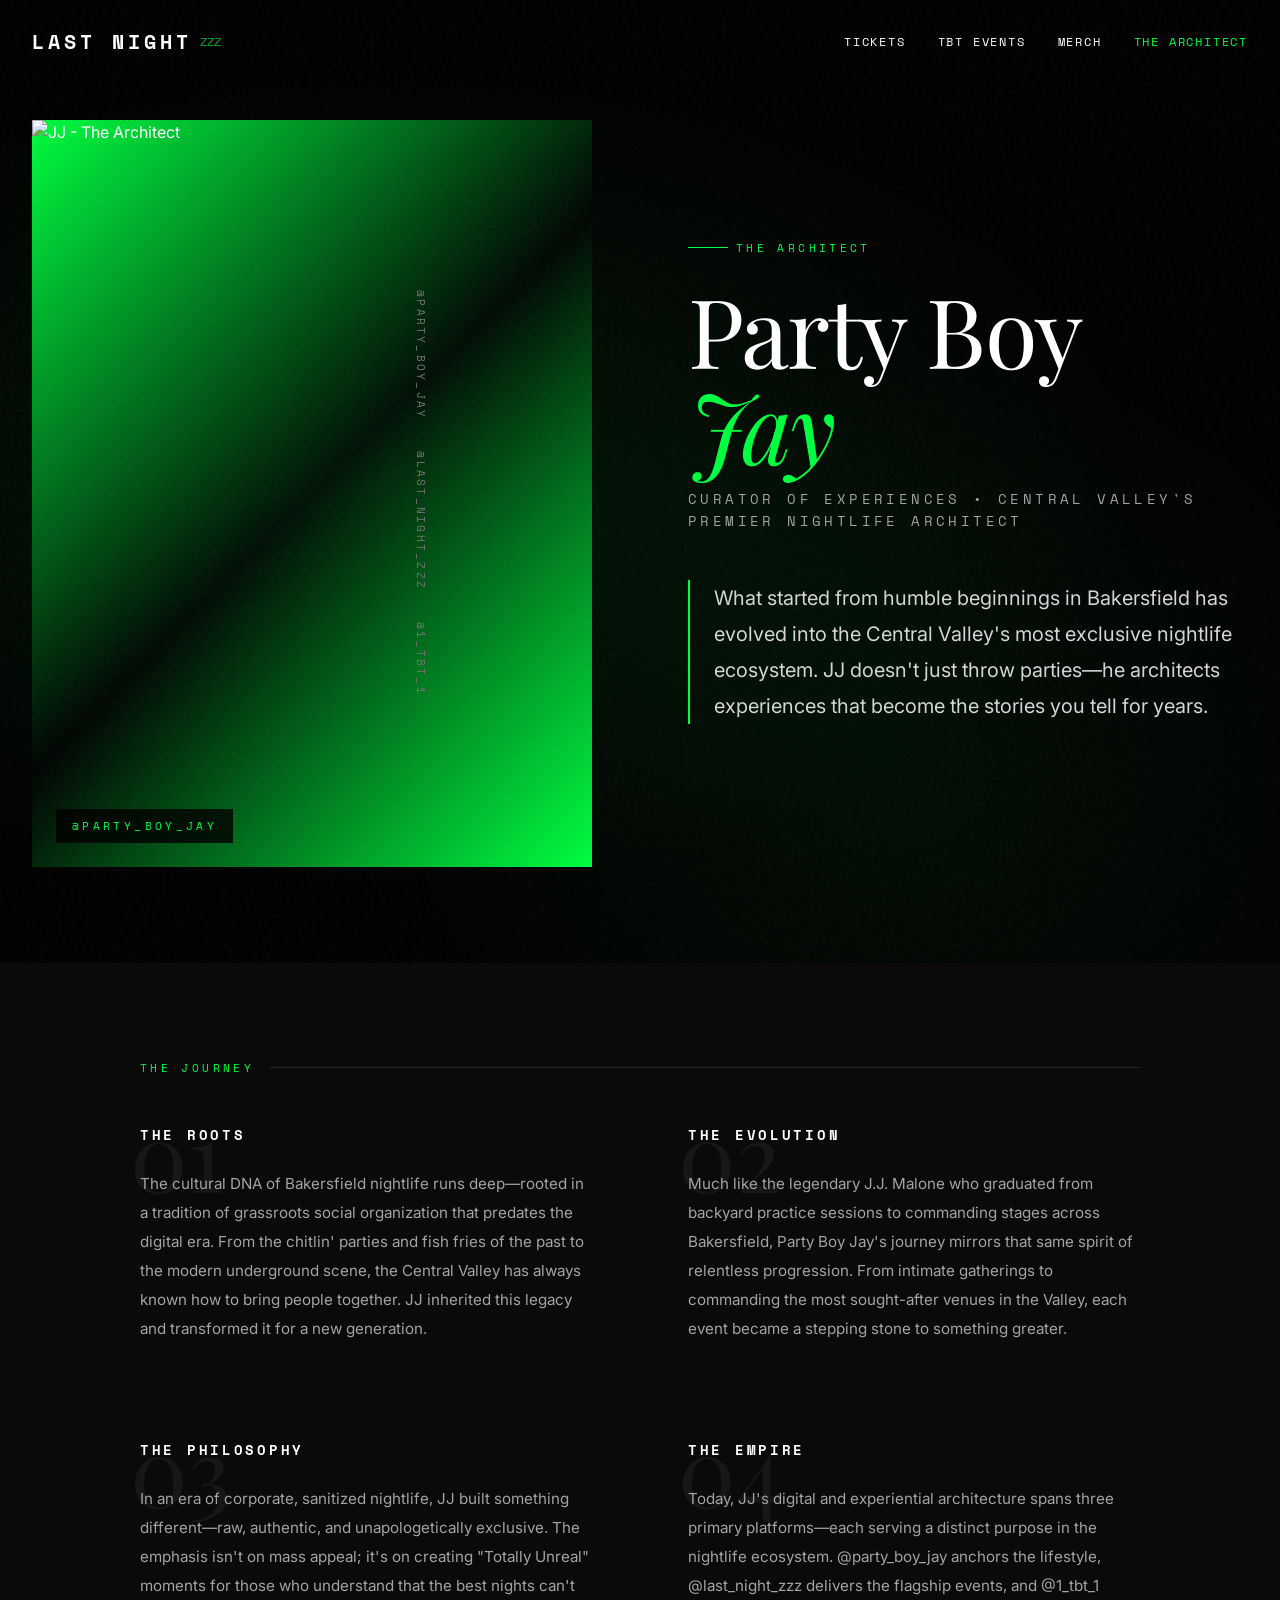
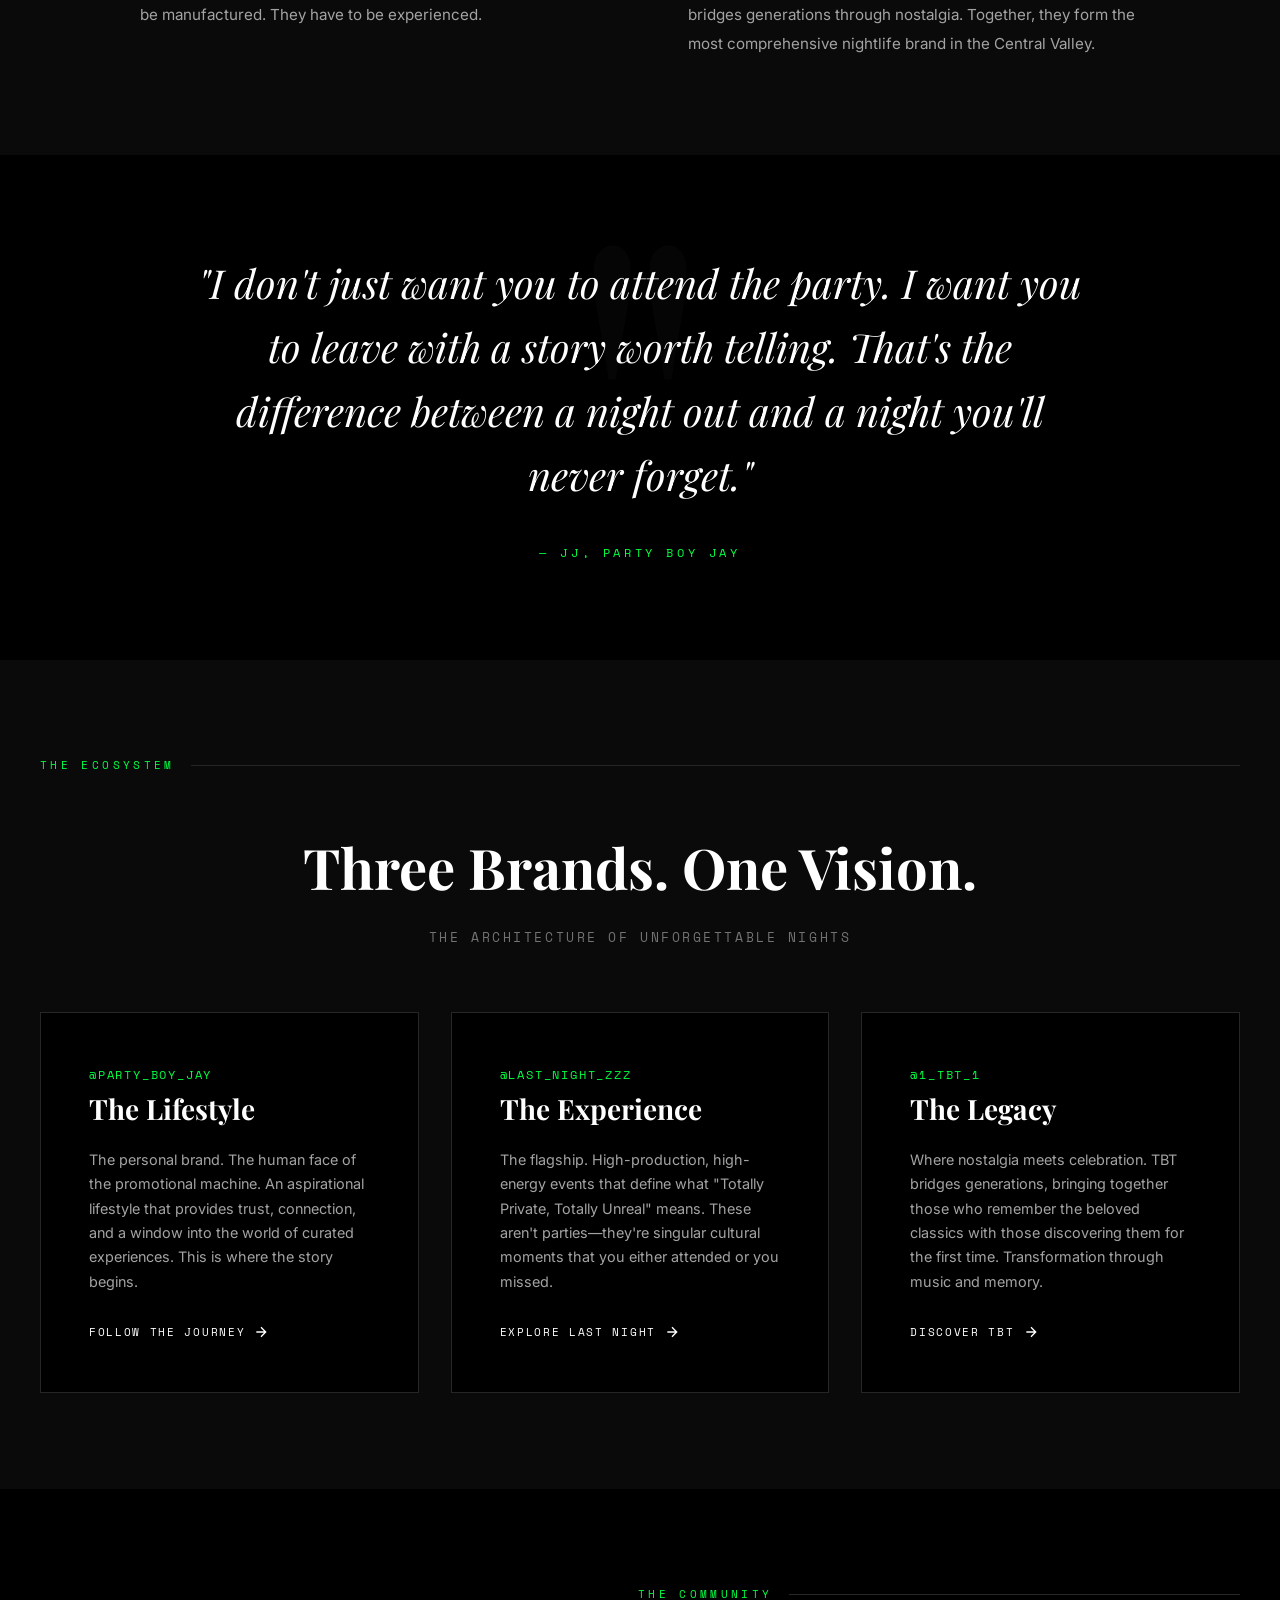
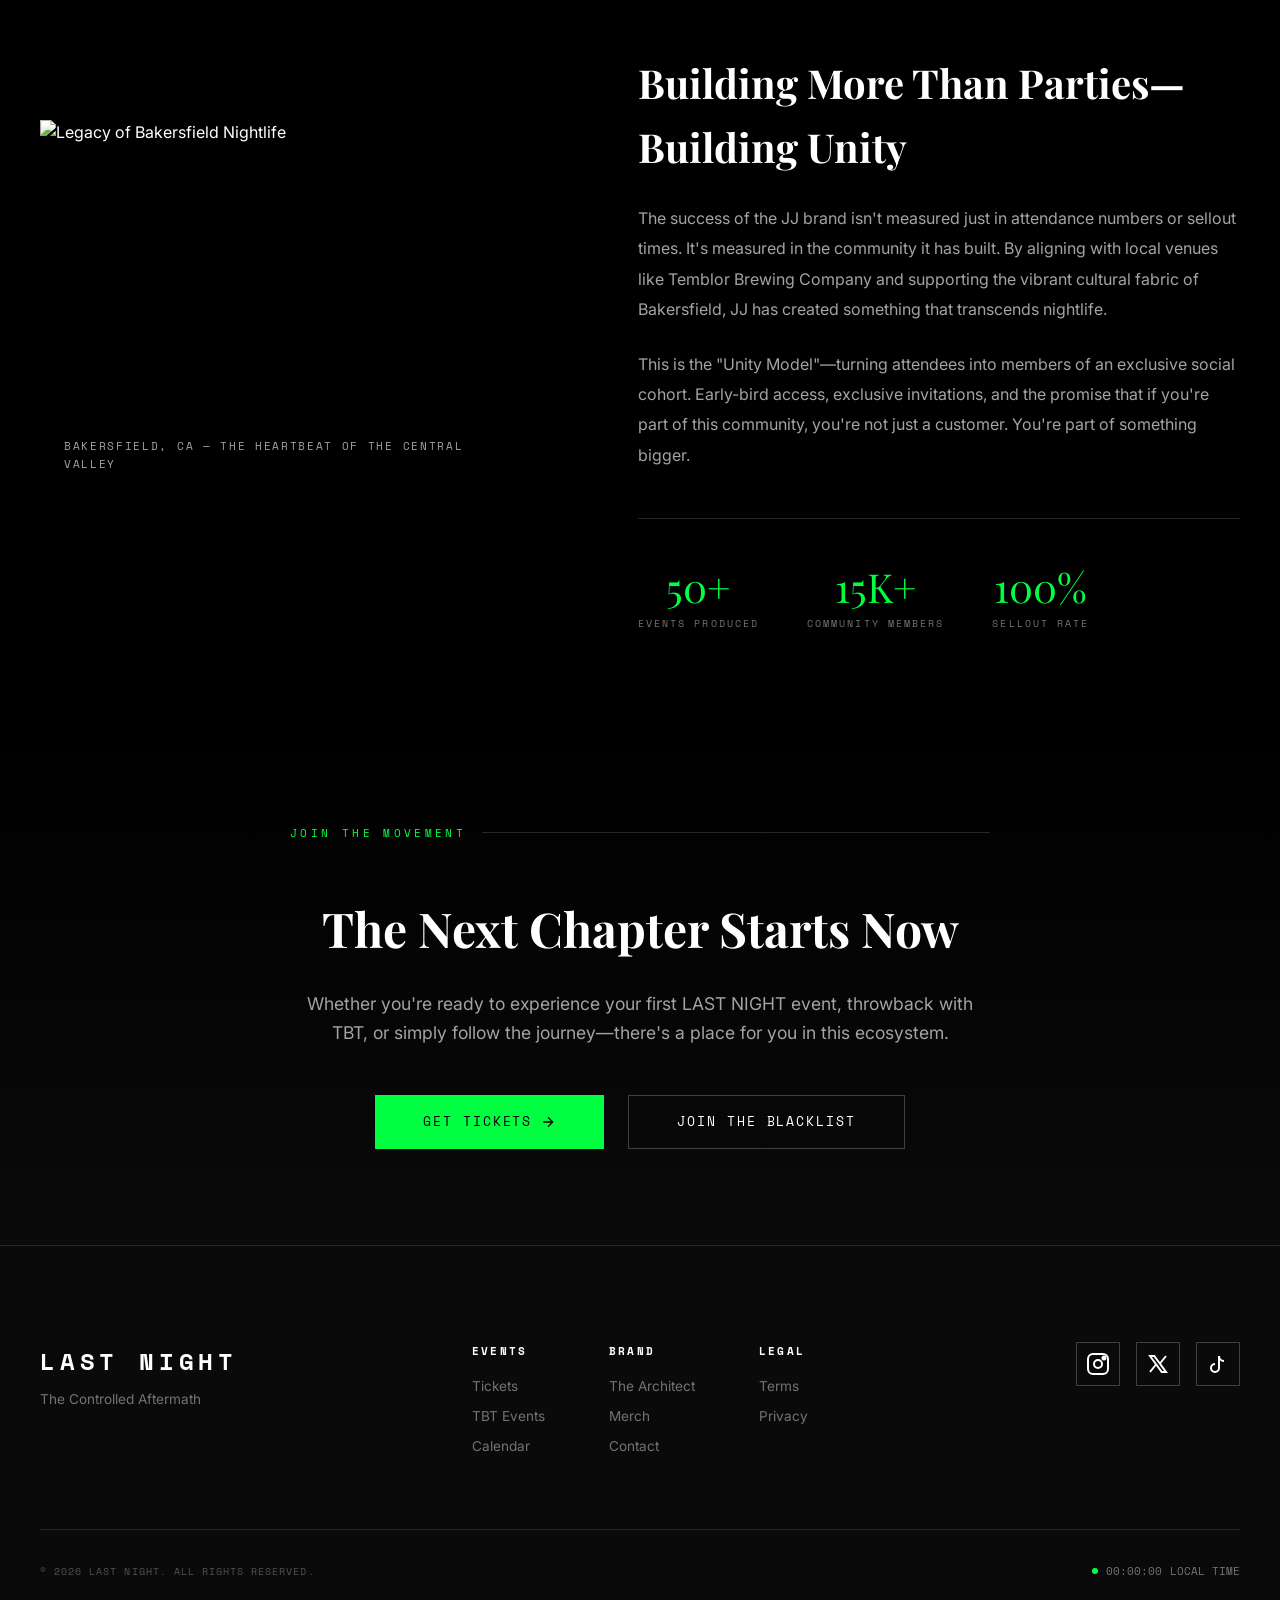
==== jj-bio.html @ 74403d64 "Add ticketing system, merch shop, JJ bio, TBT pages, and admin dashboard" ====
<!DOCTYPE html>
<html lang="en">
<head>
    <meta charset="UTF-8">
    <meta name="viewport" content="width=device-width, initial-scale=1.0">
    <meta name="description" content="JJ - The visionary behind LAST NIGHT. Curator of experiences, architect of unforgettable nights in Bakersfield and the Central Valley.">
    <meta name="theme-color" content="#000000">
    
    <link rel="preconnect" href="https://fonts.googleapis.com">
    <link rel="preconnect" href="https://fonts.gstatic.com" crossorigin>
    <link href="https://fonts.googleapis.com/css2?family=Space+Mono:wght@400;700&family=Inter:wght@300;400;500;600;700&family=Playfair+Display:wght@400;500;600;700&display=swap" rel="stylesheet">
    
    <title>JJ | THE ARCHITECT | LAST NIGHT</title>
    
    <link rel="stylesheet" href="styles.css">
    <link rel="icon" type="image/svg+xml" href="favicon.svg">
    <style>
        /* Bio Page Specific Styles */
        .bio-hero {
            position: relative;
            min-height: 100vh;
            display: flex;
            align-items: center;
            background: var(--black);
            overflow: hidden;
        }

        .bio-hero-bg {
            position: absolute;
            top: 0;
            left: 0;
            width: 100%;
            height: 100%;
            background: radial-gradient(ellipse at 30% 50%, rgba(0, 255, 65, 0.08) 0%, transparent 60%),
                        radial-gradient(ellipse at 70% 80%, rgba(0, 255, 65, 0.05) 0%, transparent 40%);
        }

        .bio-hero-grain {
            position: absolute;
            top: 0;
            left: 0;
            width: 100%;
            height: 100%;
            background-image: url("data:image/svg+xml,%3Csvg viewBox='0 0 256 256' xmlns='http://www.w3.org/2000/svg'%3E%3Cfilter id='noise'%3E%3CfeTurbulence type='fractalNoise' baseFrequency='0.9' numOctaves='4' stitchTiles='stitch'/%3E%3C/filter%3E%3Crect width='100%25' height='100%25' filter='url(%23noise)'/%3E%3C/svg%3E");
            opacity: 0.03;
            pointer-events: none;
        }

        .bio-hero-content {
            position: relative;
            z-index: 1;
            width: 100%;
            max-width: 1400px;
            margin: 0 auto;
            padding: 120px var(--space-xl) var(--space-4xl);
            display: grid;
            grid-template-columns: 1fr 1fr;
            gap: var(--space-4xl);
            align-items: center;
        }

        .bio-image-container {
            position: relative;
        }

        .bio-image-frame {
            position: relative;
            aspect-ratio: 3/4;
            overflow: hidden;
        }

        .bio-image-frame::before {
            content: '';
            position: absolute;
            top: -2px;
            left: -2px;
            right: -2px;
            bottom: -2px;
            background: linear-gradient(135deg, var(--accent), transparent 50%, var(--accent));
            z-index: -1;
        }

        .bio-image {
            width: 100%;
            height: 100%;
            object-fit: cover;
            filter: grayscale(20%) contrast(1.1);
            transition: all 0.6s ease;
        }

        .bio-image:hover {
            filter: grayscale(0%) contrast(1.05);
            transform: scale(1.02);
        }

        .bio-image-label {
            position: absolute;
            bottom: var(--space-lg);
            left: var(--space-lg);
            font-family: var(--font-mono);
            font-size: 0.7rem;
            letter-spacing: 0.3em;
            color: var(--accent);
            background: rgba(0, 0, 0, 0.8);
            padding: var(--space-sm) var(--space-md);
            backdrop-filter: blur(10px);
        }

        .bio-social-strip {
            position: absolute;
            right: calc(-1 * var(--space-xl));
            top: 50%;
            transform: translateY(-50%) rotate(90deg);
            display: flex;
            gap: var(--space-xl);
            font-family: var(--font-mono);
            font-size: 0.7rem;
            letter-spacing: 0.2em;
            transform-origin: center;
        }

        .bio-social-strip a {
            color: var(--gray-500);
            transition: color 0.3s ease;
        }

        .bio-social-strip a:hover {
            color: var(--accent);
        }

        .bio-text-container {
            padding: var(--space-2xl) 0;
        }

        .bio-label {
            display: inline-flex;
            align-items: center;
            gap: var(--space-sm);
            font-family: var(--font-mono);
            font-size: 0.7rem;
            letter-spacing: 0.3em;
            color: var(--accent);
            margin-bottom: var(--space-lg);
        }

        .bio-label::before {
            content: '';
            width: 40px;
            height: 1px;
            background: var(--accent);
        }

        .bio-name {
            font-family: 'Playfair Display', serif;
            font-size: clamp(3rem, 8vw, 6rem);
            font-weight: 400;
            line-height: 1;
            margin-bottom: var(--space-md);
            letter-spacing: -0.02em;
        }

        .bio-name span {
            display: block;
            font-style: italic;
            color: var(--accent);
        }

        .bio-title {
            font-family: var(--font-mono);
            font-size: 0.85rem;
            letter-spacing: 0.25em;
            color: var(--gray-400);
            margin-bottom: var(--space-2xl);
            text-transform: uppercase;
        }

        .bio-intro {
            font-size: 1.25rem;
            line-height: 1.8;
            color: var(--gray-300);
            margin-bottom: var(--space-xl);
            border-left: 2px solid var(--accent);
            padding-left: var(--space-lg);
        }

        /* Story Section */
        .bio-story {
            padding: var(--space-4xl) var(--space-xl);
            background: var(--gray-950);
        }

        .bio-story-container {
            max-width: 1000px;
            margin: 0 auto;
        }

        .bio-section-label {
            display: flex;
            align-items: center;
            gap: var(--space-md);
            font-family: var(--font-mono);
            font-size: 0.7rem;
            letter-spacing: 0.3em;
            color: var(--accent);
            margin-bottom: var(--space-2xl);
        }

        .bio-section-label::after {
            content: '';
            flex: 1;
            height: 1px;
            background: var(--gray-800);
        }

        .bio-story-grid {
            display: grid;
            grid-template-columns: 1fr 1fr;
            gap: var(--space-4xl);
        }

        .bio-story-chapter {
            position: relative;
        }

        .bio-chapter-number {
            font-family: 'Playfair Display', serif;
            font-size: 6rem;
            font-weight: 400;
            color: var(--gray-900);
            line-height: 1;
            position: absolute;
            top: -20px;
            left: -10px;
            z-index: 0;
        }

        .bio-chapter-content {
            position: relative;
            z-index: 1;
        }

        .bio-chapter-title {
            font-family: var(--font-mono);
            font-size: 0.85rem;
            letter-spacing: 0.2em;
            color: var(--white);
            margin-bottom: var(--space-lg);
            text-transform: uppercase;
        }

        .bio-chapter-text {
            color: var(--gray-400);
            line-height: 1.9;
            font-size: 0.95rem;
        }

        /* Quote Section */
        .bio-quote-section {
            padding: var(--space-4xl) var(--space-xl);
            background: var(--black);
            position: relative;
            overflow: hidden;
        }

        .bio-quote-bg {
            position: absolute;
            top: 50%;
            left: 50%;
            transform: translate(-50%, -50%);
            font-family: 'Playfair Display', serif;
            font-size: 40vw;
            color: var(--gray-950);
            opacity: 0.5;
            pointer-events: none;
            line-height: 1;
        }

        .bio-quote-container {
            max-width: 900px;
            margin: 0 auto;
            text-align: center;
            position: relative;
            z-index: 1;
        }

        .bio-quote {
            font-family: 'Playfair Display', serif;
            font-size: clamp(1.5rem, 4vw, 2.5rem);
            font-style: italic;
            line-height: 1.6;
            color: var(--white);
            margin-bottom: var(--space-xl);
        }

        .bio-quote-author {
            font-family: var(--font-mono);
            font-size: 0.75rem;
            letter-spacing: 0.3em;
            color: var(--accent);
        }

        /* Brands Section */
        .bio-brands {
            padding: var(--space-4xl) var(--space-xl);
            background: var(--gray-950);
        }

        .bio-brands-container {
            max-width: 1200px;
            margin: 0 auto;
        }

        .bio-brands-header {
            text-align: center;
            margin-bottom: var(--space-3xl);
        }

        .bio-brands-title {
            font-family: 'Playfair Display', serif;
            font-size: clamp(2rem, 5vw, 3.5rem);
            margin-bottom: var(--space-md);
        }

        .bio-brands-subtitle {
            font-family: var(--font-mono);
            font-size: 0.8rem;
            letter-spacing: 0.2em;
            color: var(--gray-500);
        }

        .bio-brands-grid {
            display: grid;
            grid-template-columns: repeat(3, 1fr);
            gap: var(--space-xl);
        }

        .bio-brand-card {
            background: var(--black);
            border: 1px solid var(--gray-800);
            padding: var(--space-2xl);
            position: relative;
            overflow: hidden;
            transition: all 0.4s ease;
        }

        .bio-brand-card:hover {
            border-color: var(--accent);
            transform: translateY(-4px);
        }

        .bio-brand-card::before {
            content: '';
            position: absolute;
            top: 0;
            left: 0;
            width: 100%;
            height: 3px;
            background: var(--accent);
            transform: scaleX(0);
            transform-origin: left;
            transition: transform 0.4s ease;
        }

        .bio-brand-card:hover::before {
            transform: scaleX(1);
        }

        .bio-brand-handle {
            font-family: var(--font-mono);
            font-size: 0.75rem;
            letter-spacing: 0.15em;
            color: var(--accent);
            margin-bottom: var(--space-md);
        }

        .bio-brand-name {
            font-family: 'Playfair Display', serif;
            font-size: 1.75rem;
            margin-bottom: var(--space-md);
        }

        .bio-brand-desc {
            color: var(--gray-400);
            font-size: 0.9rem;
            line-height: 1.7;
            margin-bottom: var(--space-lg);
        }

        .bio-brand-link {
            display: inline-flex;
            align-items: center;
            gap: var(--space-sm);
            font-family: var(--font-mono);
            font-size: 0.7rem;
            letter-spacing: 0.15em;
            color: var(--white);
            transition: color 0.3s ease;
        }

        .bio-brand-link:hover {
            color: var(--accent);
        }

        .bio-brand-link svg {
            transition: transform 0.3s ease;
        }

        .bio-brand-link:hover svg {
            transform: translateX(4px);
        }

        /* Legacy Section */
        .bio-legacy {
            padding: var(--space-4xl) var(--space-xl);
            background: var(--black);
        }

        .bio-legacy-container {
            max-width: 1200px;
            margin: 0 auto;
            display: grid;
            grid-template-columns: 1fr 1.2fr;
            gap: var(--space-4xl);
            align-items: center;
        }

        .bio-legacy-image {
            position: relative;
        }

        .bio-legacy-img {
            width: 100%;
            aspect-ratio: 4/3;
            object-fit: cover;
            filter: sepia(30%) contrast(1.1);
        }

        .bio-legacy-caption {
            position: absolute;
            bottom: 0;
            left: 0;
            right: 0;
            background: linear-gradient(transparent, rgba(0,0,0,0.9));
            padding: var(--space-xl) var(--space-lg) var(--space-lg);
            font-family: var(--font-mono);
            font-size: 0.7rem;
            letter-spacing: 0.15em;
            color: var(--gray-400);
        }

        .bio-legacy-content h3 {
            font-family: 'Playfair Display', serif;
            font-size: clamp(1.75rem, 4vw, 2.5rem);
            margin-bottom: var(--space-lg);
        }

        .bio-legacy-content p {
            color: var(--gray-400);
            line-height: 1.9;
            margin-bottom: var(--space-lg);
        }

        .bio-legacy-stat {
            display: flex;
            gap: var(--space-2xl);
            margin-top: var(--space-2xl);
            padding-top: var(--space-2xl);
            border-top: 1px solid var(--gray-800);
        }

        .bio-legacy-stat-item {
            text-align: center;
        }

        .bio-legacy-stat-number {
            font-family: 'Playfair Display', serif;
            font-size: 2.5rem;
            color: var(--accent);
            line-height: 1;
            margin-bottom: var(--space-sm);
        }

        .bio-legacy-stat-label {
            font-family: var(--font-mono);
            font-size: 0.65rem;
            letter-spacing: 0.2em;
            color: var(--gray-500);
            text-transform: uppercase;
        }

        /* CTA Section */
        .bio-cta {
            padding: var(--space-4xl) var(--space-xl);
            background: linear-gradient(to bottom, var(--black), var(--gray-950));
            text-align: center;
        }

        .bio-cta-container {
            max-width: 700px;
            margin: 0 auto;
        }

        .bio-cta h3 {
            font-family: 'Playfair Display', serif;
            font-size: clamp(2rem, 5vw, 3rem);
            margin-bottom: var(--space-lg);
        }

        .bio-cta p {
            color: var(--gray-400);
            margin-bottom: var(--space-2xl);
            font-size: 1.1rem;
        }

        .bio-cta-buttons {
            display: flex;
            justify-content: center;
            gap: var(--space-lg);
            flex-wrap: wrap;
        }

        .bio-cta-btn {
            display: inline-flex;
            align-items: center;
            gap: var(--space-sm);
            padding: var(--space-md) var(--space-2xl);
            font-family: var(--font-mono);
            font-size: 0.8rem;
            letter-spacing: 0.15em;
            text-transform: uppercase;
            transition: all 0.3s ease;
        }

        .bio-cta-btn-primary {
            background: var(--accent);
            color: var(--black);
        }

        .bio-cta-btn-primary:hover {
            background: var(--white);
            transform: translateY(-2px);
        }

        .bio-cta-btn-secondary {
            background: transparent;
            color: var(--white);
            border: 1px solid var(--gray-700);
        }

        .bio-cta-btn-secondary:hover {
            border-color: var(--accent);
            color: var(--accent);
        }

        /* Responsive */
        @media (max-width: 1024px) {
            .bio-hero-content {
                grid-template-columns: 1fr;
                gap: var(--space-2xl);
                padding-top: 150px;
            }

            .bio-image-container {
                max-width: 500px;
                margin: 0 auto;
            }

            .bio-social-strip {
                display: none;
            }

            .bio-story-grid {
                grid-template-columns: 1fr;
            }

            .bio-brands-grid {
                grid-template-columns: 1fr;
            }

            .bio-legacy-container {
                grid-template-columns: 1fr;
            }
        }

        @media (max-width: 768px) {
            .bio-name {
                font-size: 3rem;
            }

            .bio-legacy-stat {
                flex-wrap: wrap;
                justify-content: center;
            }
        }
    </style>
</head>
<body>
    <!-- Loader -->
    <div class="loader" id="loader">
        <div class="loader-content">
            <span class="loader-text">LAST NIGHT</span>
            <div class="loader-bar"></div>
        </div>
    </div>

    <!-- Navigation -->
    <nav class="nav" id="nav">
        <div class="nav-container">
            <a href="index.html" class="nav-logo">
                <span class="logo-text">LAST NIGHT</span>
                <span class="logo-zzz">ZZZ</span>
            </a>
            <div class="nav-links">
                <a href="index.html#tickets" class="nav-link">TICKETS</a>
                <a href="tbt.html" class="nav-link">TBT EVENTS</a>
                <a href="index.html#merch-shop" class="nav-link">MERCH</a>
                <a href="jj-bio.html" class="nav-link nav-link-accent">THE ARCHITECT</a>
            </div>
            <button class="nav-menu-btn" id="nav-menu-btn" aria-label="Menu">
                <span></span>
                <span></span>
            </button>
        </div>
    </nav>

    <!-- Mobile Menu -->
    <div class="mobile-menu" id="mobile-menu">
        <div class="mobile-menu-content">
            <a href="index.html#tickets" class="mobile-link">TICKETS</a>
            <a href="tbt.html" class="mobile-link">TBT EVENTS</a>
            <a href="index.html#merch-shop" class="mobile-link">MERCH</a>
            <a href="jj-bio.html" class="mobile-link">THE ARCHITECT</a>
        </div>
    </div>

    <!-- Bio Hero -->
    <section class="bio-hero">
        <div class="bio-hero-bg"></div>
        <div class="bio-hero-grain"></div>
        
        <div class="bio-hero-content">
            <div class="bio-image-container">
                <div class="bio-image-frame">
                    <img src="https://scontent-lax3-2.cdninstagram.com/v/t51.2885-15/587807426_2681014618918950_5352559709707314246_n.jpg?stp=dst-jpg_e35_p1080x1080&_nc_ht=scontent-lax3-2.cdninstagram.com" alt="JJ - The Architect" class="bio-image">
                    <span class="bio-image-label">@PARTY_BOY_JAY</span>
                </div>
                <div class="bio-social-strip">
                    <a href="#">@PARTY_BOY_JAY</a>
                    <a href="#">@LAST_NIGHT_ZZZ</a>
                    <a href="#">@1_TBT_1</a>
                </div>
            </div>

            <div class="bio-text-container">
                <div class="bio-label">THE ARCHITECT</div>
                <h1 class="bio-name">
                    Party Boy
                    <span>Jay</span>
                </h1>
                <p class="bio-title">Curator of Experiences • Central Valley's Premier Nightlife Architect</p>
                
                <p class="bio-intro">
                    What started from humble beginnings in Bakersfield has evolved into the Central Valley's most 
                    exclusive nightlife ecosystem. JJ doesn't just throw parties—he architects experiences that 
                    become the stories you tell for years.
                </p>
            </div>
        </div>
    </section>

    <!-- Story Section -->
    <section class="bio-story">
        <div class="bio-story-container">
            <div class="bio-section-label">THE JOURNEY</div>
            
            <div class="bio-story-grid">
                <div class="bio-story-chapter">
                    <span class="bio-chapter-number">01</span>
                    <div class="bio-chapter-content">
                        <h3 class="bio-chapter-title">The Roots</h3>
                        <p class="bio-chapter-text">
                            The cultural DNA of Bakersfield nightlife runs deep—rooted in a tradition of grassroots 
                            social organization that predates the digital era. From the chitlin' parties and fish fries 
                            of the past to the modern underground scene, the Central Valley has always known how to 
                            bring people together. JJ inherited this legacy and transformed it for a new generation.
                        </p>
                    </div>
                </div>

                <div class="bio-story-chapter">
                    <span class="bio-chapter-number">02</span>
                    <div class="bio-chapter-content">
                        <h3 class="bio-chapter-title">The Evolution</h3>
                        <p class="bio-chapter-text">
                            Much like the legendary J.J. Malone who graduated from backyard practice sessions to 
                            commanding stages across Bakersfield, Party Boy Jay's journey mirrors that same spirit 
                            of relentless progression. From intimate gatherings to commanding the most sought-after 
                            venues in the Valley, each event became a stepping stone to something greater.
                        </p>
                    </div>
                </div>

                <div class="bio-story-chapter">
                    <span class="bio-chapter-number">03</span>
                    <div class="bio-chapter-content">
                        <h3 class="bio-chapter-title">The Philosophy</h3>
                        <p class="bio-chapter-text">
                            In an era of corporate, sanitized nightlife, JJ built something different—raw, authentic, 
                            and unapologetically exclusive. The emphasis isn't on mass appeal; it's on creating 
                            "Totally Unreal" moments for those who understand that the best nights can't be 
                            manufactured. They have to be experienced.
                        </p>
                    </div>
                </div>

                <div class="bio-story-chapter">
                    <span class="bio-chapter-number">04</span>
                    <div class="bio-chapter-content">
                        <h3 class="bio-chapter-title">The Empire</h3>
                        <p class="bio-chapter-text">
                            Today, JJ's digital and experiential architecture spans three primary platforms—each 
                            serving a distinct purpose in the nightlife ecosystem. @party_boy_jay anchors the 
                            lifestyle, @last_night_zzz delivers the flagship events, and @1_tbt_1 bridges 
                            generations through nostalgia. Together, they form the most comprehensive nightlife 
                            brand in the Central Valley.
                        </p>
                    </div>
                </div>
            </div>
        </div>
    </section>

    <!-- Quote Section -->
    <section class="bio-quote-section">
        <div class="bio-quote-bg">"</div>
        <div class="bio-quote-container">
            <p class="bio-quote">
                "I don't just want you to attend the party. I want you to leave with a story worth telling. 
                That's the difference between a night out and a night you'll never forget."
            </p>
            <span class="bio-quote-author">— JJ, PARTY BOY JAY</span>
        </div>
    </section>

    <!-- Brands Section -->
    <section class="bio-brands">
        <div class="bio-brands-container">
            <div class="bio-brands-header">
                <div class="bio-section-label" style="justify-content: center;">THE ECOSYSTEM</div>
                <h2 class="bio-brands-title">Three Brands. One Vision.</h2>
                <p class="bio-brands-subtitle">THE ARCHITECTURE OF UNFORGETTABLE NIGHTS</p>
            </div>

            <div class="bio-brands-grid">
                <div class="bio-brand-card">
                    <span class="bio-brand-handle">@PARTY_BOY_JAY</span>
                    <h3 class="bio-brand-name">The Lifestyle</h3>
                    <p class="bio-brand-desc">
                        The personal brand. The human face of the promotional machine. An aspirational lifestyle 
                        that provides trust, connection, and a window into the world of curated experiences. 
                        This is where the story begins.
                    </p>
                    <a href="#" class="bio-brand-link">
                        FOLLOW THE JOURNEY
                        <svg width="16" height="16" viewBox="0 0 24 24" fill="none" stroke="currentColor" stroke-width="2">
                            <path d="M5 12h14M12 5l7 7-7 7"/>
                        </svg>
                    </a>
                </div>

                <div class="bio-brand-card">
                    <span class="bio-brand-handle">@LAST_NIGHT_ZZZ</span>
                    <h3 class="bio-brand-name">The Experience</h3>
                    <p class="bio-brand-desc">
                        The flagship. High-production, high-energy events that define what "Totally Private, 
                        Totally Unreal" means. These aren't parties—they're singular cultural moments that 
                        you either attended or you missed.
                    </p>
                    <a href="index.html" class="bio-brand-link">
                        EXPLORE LAST NIGHT
                        <svg width="16" height="16" viewBox="0 0 24 24" fill="none" stroke="currentColor" stroke-width="2">
                            <path d="M5 12h14M12 5l7 7-7 7"/>
                        </svg>
                    </a>
                </div>

                <div class="bio-brand-card">
                    <span class="bio-brand-handle">@1_TBT_1</span>
                    <h3 class="bio-brand-name">The Legacy</h3>
                    <p class="bio-brand-desc">
                        Where nostalgia meets celebration. TBT bridges generations, bringing together those 
                        who remember the beloved classics with those discovering them for the first time. 
                        Transformation through music and memory.
                    </p>
                    <a href="tbt.html" class="bio-brand-link">
                        DISCOVER TBT
                        <svg width="16" height="16" viewBox="0 0 24 24" fill="none" stroke="currentColor" stroke-width="2">
                            <path d="M5 12h14M12 5l7 7-7 7"/>
                        </svg>
                    </a>
                </div>
            </div>
        </div>
    </section>

    <!-- Legacy Section -->
    <section class="bio-legacy">
        <div class="bio-legacy-container">
            <div class="bio-legacy-image">
                <img src="https://scontent-lax3-1.cdninstagram.com/v/t51.2885-15/631475678_778235714747662_1139167440278001592_n.jpg?stp=dst-jpg_e35_p1080x1080&_nc_ht=scontent-lax3-1.cdninstagram.com" alt="Legacy of Bakersfield Nightlife" class="bio-legacy-img">
                <div class="bio-legacy-caption">
                    BAKERSFIELD, CA — THE HEARTBEAT OF THE CENTRAL VALLEY
                </div>
            </div>

            <div class="bio-legacy-content">
                <div class="bio-section-label">THE COMMUNITY</div>
                <h3>Building More Than Parties—Building Unity</h3>
                <p>
                    The success of the JJ brand isn't measured just in attendance numbers or sellout times. 
                    It's measured in the community it has built. By aligning with local venues like Temblor 
                    Brewing Company and supporting the vibrant cultural fabric of Bakersfield, JJ has created 
                    something that transcends nightlife.
                </p>
                <p>
                    This is the "Unity Model"—turning attendees into members of an exclusive social cohort. 
                    Early-bird access, exclusive invitations, and the promise that if you're part of this 
                    community, you're not just a customer. You're part of something bigger.
                </p>

                <div class="bio-legacy-stat">
                    <div class="bio-legacy-stat-item">
                        <div class="bio-legacy-stat-number">50+</div>
                        <div class="bio-legacy-stat-label">Events Produced</div>
                    </div>
                    <div class="bio-legacy-stat-item">
                        <div class="bio-legacy-stat-number">15K+</div>
                        <div class="bio-legacy-stat-label">Community Members</div>
                    </div>
                    <div class="bio-legacy-stat-item">
                        <div class="bio-legacy-stat-number">100%</div>
                        <div class="bio-legacy-stat-label">Sellout Rate</div>
                    </div>
                </div>
            </div>
        </div>
    </section>

    <!-- CTA Section -->
    <section class="bio-cta">
        <div class="bio-cta-container">
            <div class="bio-section-label" style="justify-content: center;">JOIN THE MOVEMENT</div>
            <h3>The Next Chapter Starts Now</h3>
            <p>
                Whether you're ready to experience your first LAST NIGHT event, throwback with TBT, 
                or simply follow the journey—there's a place for you in this ecosystem.
            </p>
            <div class="bio-cta-buttons">
                <a href="index.html#tickets" class="bio-cta-btn bio-cta-btn-primary">
                    GET TICKETS
                    <svg width="16" height="16" viewBox="0 0 24 24" fill="none" stroke="currentColor" stroke-width="2">
                        <path d="M5 12h14M12 5l7 7-7 7"/>
                    </svg>
                </a>
                <a href="index.html#blacklist" class="bio-cta-btn bio-cta-btn-secondary">
                    JOIN THE BLACKLIST
                </a>
            </div>
        </div>
    </section>

    <!-- Footer -->
    <footer class="footer">
        <div class="footer-container">
            <div class="footer-top">
                <div class="footer-brand">
                    <span class="footer-logo">LAST NIGHT</span>
                    <p class="footer-tagline">The Controlled Aftermath</p>
                </div>
                <div class="footer-links">
                    <div class="footer-column">
                        <h4>EVENTS</h4>
                        <a href="index.html#tickets">Tickets</a>
                        <a href="tbt.html">TBT Events</a>
                        <a href="#">Calendar</a>
                    </div>
                    <div class="footer-column">
                        <h4>BRAND</h4>
                        <a href="jj-bio.html">The Architect</a>
                        <a href="index.html#merch-shop">Merch</a>
                        <a href="#">Contact</a>
                    </div>
                    <div class="footer-column">
                        <h4>LEGAL</h4>
                        <a href="#">Terms</a>
                        <a href="#">Privacy</a>
                    </div>
                </div>
                <div class="footer-social">
                    <a href="#" class="social-link" aria-label="Instagram">
                        <svg width="24" height="24" viewBox="0 0 24 24" fill="none" stroke="currentColor" stroke-width="2">
                            <rect x="2" y="2" width="20" height="20" rx="5"/>
                            <circle cx="12" cy="12" r="4"/>
                            <circle cx="18" cy="6" r="1.5" fill="currentColor"/>
                        </svg>
                    </a>
                    <a href="#" class="social-link" aria-label="Twitter">
                        <svg width="24" height="24" viewBox="0 0 24 24" fill="none" stroke="currentColor" stroke-width="2">
                            <path d="M4 4l11.733 16h4.267l-11.733-16zM4 20l6.4-8M20 4l-6.4 8"/>
                        </svg>
                    </a>
                    <a href="#" class="social-link" aria-label="TikTok">
                        <svg width="24" height="24" viewBox="0 0 24 24" fill="none" stroke="currentColor" stroke-width="2">
                            <path d="M9 12a4 4 0 1 0 4 4V4a5 5 0 0 0 5 5"/>
                        </svg>
                    </a>
                </div>
            </div>
            <div class="footer-bottom">
                <p class="footer-copyright">© 2026 LAST NIGHT. ALL RIGHTS RESERVED.</p>
                <p class="footer-time">
                    <span class="time-dot"></span>
                    <span id="current-time">00:00:00</span> LOCAL TIME
                </p>
            </div>
        </div>
    </footer>

    <script src="script.js"></script>
</body>
</html>
---- styles.css ----
/* ==========================================================================
   LAST NIGHT - THE CONTROLLED AFTERMATH
   Premium Streetwear Landing Page
   ========================================================================== */

/* CSS Variables */
:root {
    /* Core Colors */
    --black: #000000;
    --white: #FFFFFF;
    --accent: #00FF41; /* Matrix Green */
    --accent-dim: rgba(0, 255, 65, 0.1);
    --accent-glow: rgba(0, 255, 65, 0.3);
    
    /* Grays */
    --gray-100: #F5F5F5;
    --gray-200: #E5E5E5;
    --gray-300: #D4D4D4;
    --gray-400: #A3A3A3;
    --gray-500: #737373;
    --gray-600: #525252;
    --gray-700: #404040;
    --gray-800: #262626;
    --gray-900: #171717;
    --gray-950: #0A0A0A;
    
    /* Status Colors */
    --success: #00FF41;
    --warning: #FFB800;
    --danger: #FF3B30;
    
    /* Typography */
    --font-mono: 'Space Mono', monospace;
    --font-sans: 'Inter', -apple-system, BlinkMacSystemFont, sans-serif;
    
    /* Spacing */
    --space-xs: 0.25rem;
    --space-sm: 0.5rem;
    --space-md: 1rem;
    --space-lg: 1.5rem;
    --space-xl: 2rem;
    --space-2xl: 3rem;
    --space-3xl: 4rem;
    --space-4xl: 6rem;
    
    /* Animation */
    --ease-out: cubic-bezier(0.16, 1, 0.3, 1);
    --ease-in-out: cubic-bezier(0.65, 0, 0.35, 1);
    
    /* Z-index */
    --z-base: 1;
    --z-dropdown: 100;
    --z-sticky: 200;
    --z-modal: 300;
    --z-toast: 400;
    --z-loader: 500;
    --z-cursor: 600;
}

/* ==========================================================================
   Reset & Base
   ========================================================================== */

*, *::before, *::after {
    margin: 0;
    padding: 0;
    box-sizing: border-box;
}

html {
    font-size: 16px;
    scroll-behavior: smooth;
    -webkit-font-smoothing: antialiased;
    -moz-osx-font-smoothing: grayscale;
}

body {
    font-family: var(--font-sans);
    background-color: var(--black);
    color: var(--white);
    line-height: 1.6;
    overflow-x: hidden;
}

body.no-scroll {
    overflow: hidden;
}

a {
    color: inherit;
    text-decoration: none;
}

button {
    font-family: inherit;
    cursor: pointer;
    border: none;
    background: none;
}

img {
    max-width: 100%;
    height: auto;
    display: block;
}

input {
    font-family: inherit;
    border: none;
    outline: none;
    background: none;
}

/* Selection */
::selection {
    background: var(--accent);
    color: var(--black);
}

/* Scrollbar */
::-webkit-scrollbar {
    width: 8px;
}

::-webkit-scrollbar-track {
    background: var(--gray-950);
}

::-webkit-scrollbar-thumb {
    background: var(--gray-700);
    border-radius: 4px;
}

::-webkit-scrollbar-thumb:hover {
    background: var(--gray-600);
}

/* ==========================================================================
   Loader
   ========================================================================== */

.loader {
    position: fixed;
    top: 0;
    left: 0;
    width: 100%;
    height: 100%;
    background: var(--black);
    display: flex;
    align-items: center;
    justify-content: center;
    z-index: var(--z-loader);
    transition: opacity 0.5s ease, visibility 0.5s ease;
}

.loader.hidden {
    opacity: 0;
    visibility: hidden;
}

.loader-content {
    text-align: center;
}

.loader-text {
    font-family: var(--font-mono);
    font-size: 1.5rem;
    font-weight: 700;
    letter-spacing: 0.3em;
    display: block;
    margin-bottom: var(--space-lg);
    animation: pulse 1.5s ease-in-out infinite;
}

.loader-bar {
    width: 200px;
    height: 2px;
    background: var(--gray-800);
    position: relative;
    overflow: hidden;
}

.loader-bar::after {
    content: '';
    position: absolute;
    left: 0;
    top: 0;
    height: 100%;
    width: 40%;
    background: var(--accent);
    animation: loading 1s ease-in-out infinite;
}

@keyframes loading {
    0% { left: -40%; }
    100% { left: 100%; }
}

@keyframes pulse {
    0%, 100% { opacity: 1; }
    50% { opacity: 0.5; }
}

/* ==========================================================================
   Custom Cursor
   ========================================================================== */

.cursor, .cursor-follower {
    display: none;
}

@media (hover: hover) and (pointer: fine) {
    .cursor {
        display: block;
        position: fixed;
        width: 8px;
        height: 8px;
        background: var(--accent);
        border-radius: 50%;
        pointer-events: none;
        z-index: var(--z-cursor);
        mix-blend-mode: difference;
        transition: transform 0.1s ease;
    }
    
    .cursor-follower {
        display: block;
        position: fixed;
        width: 40px;
        height: 40px;
        border: 1px solid var(--accent);
        border-radius: 50%;
        pointer-events: none;
        z-index: var(--z-cursor);
        opacity: 0.5;
        transition: transform 0.3s ease, width 0.3s ease, height 0.3s ease, opacity 0.3s ease;
    }
    
    .cursor.hover {
        transform: scale(2);
    }
    
    .cursor-follower.hover {
        width: 60px;
        height: 60px;
        opacity: 0.3;
    }
}

/* ==========================================================================
   Navigation
   ========================================================================== */

.nav {
    position: fixed;
    top: 0;
    left: 0;
    width: 100%;
    padding: var(--space-lg) var(--space-xl);
    z-index: var(--z-sticky);
    transition: all 0.4s var(--ease-out);
}

.nav.scrolled {
    background: rgba(0, 0, 0, 0.9);
    backdrop-filter: blur(20px);
    -webkit-backdrop-filter: blur(20px);
    padding: var(--space-md) var(--space-xl);
}

.nav-container {
    max-width: 1400px;
    margin: 0 auto;
    display: flex;
    align-items: center;
    justify-content: space-between;
}

.nav-logo {
    display: flex;
    align-items: center;
    gap: var(--space-sm);
}

.logo-text {
    font-family: var(--font-mono);
    font-size: 1.25rem;
    font-weight: 700;
    letter-spacing: 0.2em;
}

.logo-zzz {
    font-family: var(--font-mono);
    font-size: 0.75rem;
    color: var(--accent);
    opacity: 0.7;
    animation: blink 2s ease-in-out infinite;
}

@keyframes blink {
    0%, 100% { opacity: 0.7; }
    50% { opacity: 0.3; }
}

.nav-links {
    display: flex;
    align-items: center;
    gap: var(--space-xl);
}

.nav-link {
    font-family: var(--font-mono);
    font-size: 0.75rem;
    letter-spacing: 0.15em;
    position: relative;
    padding: var(--space-sm) 0;
    transition: color 0.3s ease;
}

.nav-link::after {
    content: '';
    position: absolute;
    bottom: 0;
    left: 0;
    width: 0;
    height: 1px;
    background: var(--white);
    transition: width 0.3s var(--ease-out);
}

.nav-link:hover::after {
    width: 100%;
}

.nav-link-accent {
    color: var(--accent);
}

.nav-link-accent::after {
    background: var(--accent);
}

.nav-menu-btn {
    display: none;
    width: 32px;
    height: 24px;
    flex-direction: column;
    justify-content: space-between;
    padding: 4px 0;
}

.nav-menu-btn span {
    display: block;
    width: 100%;
    height: 2px;
    background: var(--white);
    transition: all 0.3s ease;
}

.nav-menu-btn.active span:first-child {
    transform: rotate(45deg) translate(6px, 6px);
}

.nav-menu-btn.active span:last-child {
    transform: rotate(-45deg) translate(6px, -6px);
}

/* Mobile Menu */
.mobile-menu {
    position: fixed;
    top: 0;
    left: 0;
    width: 100%;
    height: 100%;
    background: var(--black);
    z-index: var(--z-modal);
    display: flex;
    align-items: center;
    justify-content: center;
    opacity: 0;
    visibility: hidden;
    transition: all 0.4s var(--ease-out);
}

.mobile-menu.active {
    opacity: 1;
    visibility: visible;
}

.mobile-menu-content {
    display: flex;
    flex-direction: column;
    align-items: center;
    gap: var(--space-xl);
}

.mobile-link {
    font-family: var(--font-mono);
    font-size: 1.5rem;
    letter-spacing: 0.2em;
    transform: translateY(20px);
    opacity: 0;
    transition: all 0.4s var(--ease-out);
}

.mobile-menu.active .mobile-link {
    transform: translateY(0);
    opacity: 1;
}

.mobile-menu.active .mobile-link:nth-child(1) { transition-delay: 0.1s; }
.mobile-menu.active .mobile-link:nth-child(2) { transition-delay: 0.2s; }
.mobile-menu.active .mobile-link:nth-child(3) { transition-delay: 0.3s; }

@media (max-width: 768px) {
    .nav-links {
        display: none;
    }
    
    .nav-menu-btn {
        display: flex;
    }
}

/* ==========================================================================
   Hero Section
   ========================================================================== */

.hero {
    position: relative;
    min-height: 100vh;
    display: flex;
    align-items: center;
    justify-content: center;
    overflow: hidden;
}

.hero-video-container {
    position: absolute;
    top: 0;
    left: 0;
    width: 100%;
    height: 100%;
}

.hero-video {
    width: 100%;
    height: 100%;
    object-fit: cover;
    filter: grayscale(30%) contrast(1.1);
}

.hero-video-overlay {
    position: absolute;
    top: 0;
    left: 0;
    width: 100%;
    height: 100%;
    background: linear-gradient(
        to bottom,
        rgba(0, 0, 0, 0.7) 0%,
        rgba(0, 0, 0, 0.4) 50%,
        rgba(0, 0, 0, 0.9) 100%
    );
}

.hero-grain {
    position: absolute;
    top: 0;
    left: 0;
    width: 100%;
    height: 100%;
    background-image: url("data:image/svg+xml,%3Csvg viewBox='0 0 256 256' xmlns='http://www.w3.org/2000/svg'%3E%3Cfilter id='noise'%3E%3CfeTurbulence type='fractalNoise' baseFrequency='0.9' numOctaves='4' stitchTiles='stitch'/%3E%3C/filter%3E%3Crect width='100%25' height='100%25' filter='url(%23noise)'/%3E%3C/svg%3E");
    opacity: 0.03;
    pointer-events: none;
}

.hero-content {
    position: relative;
    z-index: var(--z-base);
    text-align: center;
    padding: var(--space-xl);
    max-width: 900px;
}

.hero-badge {
    display: inline-flex;
    align-items: center;
    gap: var(--space-sm);
    background: rgba(255, 255, 255, 0.05);
    border: 1px solid rgba(255, 255, 255, 0.1);
    padding: var(--space-sm) var(--space-md);
    font-family: var(--font-mono);
    font-size: 0.7rem;
    letter-spacing: 0.2em;
    margin-bottom: var(--space-xl);
    animation: fadeInUp 1s var(--ease-out) 0.5s both;
}

.badge-dot {
    width: 6px;
    height: 6px;
    background: var(--accent);
    border-radius: 50%;
    animation: pulse 1.5s ease-in-out infinite;
}

.hero-title {
    margin-bottom: var(--space-lg);
}

.title-line {
    display: block;
    font-family: var(--font-mono);
    font-size: clamp(2rem, 8vw, 5rem);
    font-weight: 700;
    letter-spacing: 0.05em;
    line-height: 1.1;
    animation: fadeInUp 1s var(--ease-out) 0.7s both;
}

.title-line-accent {
    color: var(--accent);
    animation-delay: 0.9s;
}

.hero-subtitle {
    font-family: var(--font-mono);
    font-size: 0.9rem;
    color: var(--gray-400);
    letter-spacing: 0.2em;
    margin-bottom: var(--space-2xl);
    animation: fadeInUp 1s var(--ease-out) 1.1s both;
}

/* Countdown Timer */
.countdown {
    margin-bottom: var(--space-2xl);
    animation: fadeInUp 1s var(--ease-out) 1.3s both;
}

.countdown-label {
    font-family: var(--font-mono);
    font-size: 0.7rem;
    letter-spacing: 0.3em;
    color: var(--gray-500);
    margin-bottom: var(--space-md);
}

.countdown-timer {
    display: flex;
    align-items: center;
    justify-content: center;
    gap: var(--space-md);
}

.countdown-block {
    display: flex;
    flex-direction: column;
    align-items: center;
}

.countdown-number {
    font-family: var(--font-mono);
    font-size: clamp(2rem, 6vw, 4rem);
    font-weight: 700;
    line-height: 1;
    min-width: 80px;
    background: rgba(255, 255, 255, 0.03);
    border: 1px solid rgba(255, 255, 255, 0.1);
    padding: var(--space-md);
}

.countdown-unit {
    font-family: var(--font-mono);
    font-size: 0.6rem;
    letter-spacing: 0.2em;
    color: var(--gray-500);
    margin-top: var(--space-xs);
}

.countdown-separator {
    font-family: var(--font-mono);
    font-size: 2rem;
    color: var(--accent);
    animation: blink 1s step-end infinite;
}

/* Hero CTA */
.hero-cta {
    display: inline-flex;
    align-items: center;
    gap: var(--space-md);
    background: var(--white);
    color: var(--black);
    padding: var(--space-md) var(--space-xl);
    font-family: var(--font-mono);
    font-size: 0.8rem;
    font-weight: 600;
    letter-spacing: 0.15em;
    transition: all 0.3s ease;
    animation: fadeInUp 1s var(--ease-out) 1.5s both;
}

.hero-cta:hover {
    background: var(--accent);
    transform: translateY(-2px);
}

.hero-cta svg {
    animation: bounce 2s ease-in-out infinite;
}

@keyframes bounce {
    0%, 100% { transform: translateY(0); }
    50% { transform: translateY(5px); }
}

/* Scroll Indicator */
.hero-scroll-indicator {
    position: absolute;
    bottom: var(--space-xl);
    left: 50%;
    transform: translateX(-50%);
    display: flex;
    flex-direction: column;
    align-items: center;
    gap: var(--space-sm);
    animation: fadeInUp 1s var(--ease-out) 2s both;
}

.hero-scroll-indicator span {
    font-family: var(--font-mono);
    font-size: 0.6rem;
    letter-spacing: 0.3em;
    color: var(--gray-500);
}

.scroll-line {
    width: 1px;
    height: 60px;
    background: linear-gradient(to bottom, var(--gray-500), transparent);
    animation: scrollIndicator 2s ease-in-out infinite;
}

@keyframes scrollIndicator {
    0% { transform: scaleY(0); transform-origin: top; }
    50% { transform: scaleY(1); transform-origin: top; }
    51% { transform-origin: bottom; }
    100% { transform: scaleY(0); transform-origin: bottom; }
}

@keyframes fadeInUp {
    from {
        opacity: 0;
        transform: translateY(30px);
    }
    to {
        opacity: 1;
        transform: translateY(0);
    }
}

/* ==========================================================================
   Marquee
   ========================================================================== */

.marquee {
    background: var(--gray-950);
    border-top: 1px solid var(--gray-800);
    border-bottom: 1px solid var(--gray-800);
    padding: var(--space-md) 0;
    overflow: hidden;
}

.marquee-content {
    display: flex;
    gap: var(--space-xl);
    white-space: nowrap;
    animation: marquee 30s linear infinite;
}

.marquee-content span {
    font-family: var(--font-mono);
    font-size: 0.75rem;
    letter-spacing: 0.2em;
    color: var(--gray-500);
}

.marquee-dot {
    color: var(--accent) !important;
}

@keyframes marquee {
    from { transform: translateX(0); }
    to { transform: translateX(-50%); }
}

/* ==========================================================================
   Products Section
   ========================================================================== */

.products {
    padding: var(--space-4xl) var(--space-xl);
    max-width: 1400px;
    margin: 0 auto;
}

.products-header {
    text-align: center;
    margin-bottom: var(--space-3xl);
}

.section-label {
    display: inline-flex;
    align-items: center;
    gap: var(--space-md);
    margin-bottom: var(--space-lg);
}

.label-number {
    font-family: var(--font-mono);
    font-size: 0.7rem;
    color: var(--accent);
    letter-spacing: 0.1em;
}

.label-text {
    font-family: var(--font-mono);
    font-size: 0.7rem;
    letter-spacing: 0.3em;
    color: var(--gray-500);
}

.products-title {
    font-family: var(--font-mono);
    font-size: clamp(2rem, 5vw, 3.5rem);
    font-weight: 700;
    letter-spacing: 0.1em;
    margin-bottom: var(--space-md);
}

.products-description {
    font-size: 1rem;
    color: var(--gray-400);
    letter-spacing: 0.05em;
}

/* Products Grid */
.products-grid {
    display: grid;
    grid-template-columns: repeat(3, 1fr);
    gap: var(--space-xl);
    margin-bottom: var(--space-3xl);
}

@media (max-width: 1024px) {
    .products-grid {
        grid-template-columns: repeat(2, 1fr);
    }
}

@media (max-width: 640px) {
    .products-grid {
        grid-template-columns: 1fr;
    }
}

/* Product Card */
.product-card {
    position: relative;
    background: var(--gray-950);
    border: 1px solid var(--gray-800);
    transition: all 0.4s var(--ease-out);
}

.product-card:hover {
    border-color: var(--gray-600);
    transform: translateY(-5px);
}

.product-card-featured {
    grid-column: span 1;
}

@media (min-width: 1024px) {
    .product-card-featured {
        grid-row: span 1;
    }
}

.product-badge {
    position: absolute;
    top: var(--space-md);
    left: var(--space-md);
    background: var(--accent);
    color: var(--black);
    font-family: var(--font-mono);
    font-size: 0.6rem;
    font-weight: 700;
    letter-spacing: 0.1em;
    padding: var(--space-xs) var(--space-sm);
    z-index: 2;
}

.product-image-container {
    position: relative;
    aspect-ratio: 3/4;
    overflow: hidden;
}

.product-image {
    width: 100%;
    height: 100%;
    background-size: cover;
    background-position: center;
    background-color: var(--gray-900);
    filter: grayscale(20%);
    transition: all 0.6s var(--ease-out);
}

.product-card:hover .product-image {
    transform: scale(1.05);
    filter: grayscale(0%);
}

.product-image-overlay {
    position: absolute;
    top: 0;
    left: 0;
    width: 100%;
    height: 100%;
    background: linear-gradient(to top, rgba(0, 0, 0, 0.5), transparent);
}

.product-quick-view {
    position: absolute;
    bottom: 0;
    left: 0;
    width: 100%;
    padding: var(--space-lg);
    background: rgba(0, 0, 0, 0.8);
    backdrop-filter: blur(10px);
    transform: translateY(100%);
    transition: transform 0.4s var(--ease-out);
}

.product-card:hover .product-quick-view {
    transform: translateY(0);
}

.product-quick-view span {
    font-family: var(--font-mono);
    font-size: 0.7rem;
    letter-spacing: 0.2em;
    cursor: pointer;
}

.product-info {
    padding: var(--space-lg);
}

.product-meta {
    display: flex;
    justify-content: space-between;
    align-items: center;
    margin-bottom: var(--space-sm);
}

.product-number {
    font-family: var(--font-mono);
    font-size: 0.7rem;
    color: var(--gray-500);
    letter-spacing: 0.1em;
}

.product-stock {
    display: flex;
    align-items: center;
    gap: var(--space-xs);
    font-family: var(--font-mono);
    font-size: 0.65rem;
    letter-spacing: 0.1em;
}

.stock-dot {
    width: 6px;
    height: 6px;
    background: var(--success);
    border-radius: 50%;
    animation: pulse 2s ease-in-out infinite;
}

.stock-dot-low {
    background: var(--warning);
}

.product-name {
    font-family: var(--font-mono);
    font-size: 1rem;
    font-weight: 700;
    letter-spacing: 0.1em;
    margin-bottom: var(--space-xs);
}

.product-tagline {
    font-size: 0.8rem;
    color: var(--gray-500);
    margin-bottom: var(--space-md);
}

.product-price-row {
    display: flex;
    justify-content: space-between;
    align-items: center;
}

.product-price {
    font-family: var(--font-mono);
    font-size: 1.25rem;
    font-weight: 700;
}

.product-btn {
    background: var(--white);
    color: var(--black);
    font-family: var(--font-mono);
    font-size: 0.65rem;
    font-weight: 600;
    letter-spacing: 0.1em;
    padding: var(--space-sm) var(--space-md);
    transition: all 0.3s ease;
}

.product-btn:hover {
    background: var(--accent);
}

/* Mystery Box */
.mystery-box {
    position: relative;
    background: linear-gradient(135deg, var(--gray-950), var(--gray-900));
    border: 2px solid var(--accent);
    overflow: hidden;
}

.mystery-box-grain {
    position: absolute;
    top: 0;
    left: 0;
    width: 100%;
    height: 100%;
    background-image: url("data:image/svg+xml,%3Csvg viewBox='0 0 256 256' xmlns='http://www.w3.org/2000/svg'%3E%3Cfilter id='noise'%3E%3CfeTurbulence type='fractalNoise' baseFrequency='0.9' numOctaves='4' stitchTiles='stitch'/%3E%3C/filter%3E%3Crect width='100%25' height='100%25' filter='url(%23noise)'/%3E%3C/svg%3E");
    opacity: 0.05;
    pointer-events: none;
}

.mystery-box-content {
    position: relative;
    display: grid;
    grid-template-columns: auto 1fr auto;
    gap: var(--space-2xl);
    align-items: center;
    padding: var(--space-2xl);
}

@media (max-width: 900px) {
    .mystery-box-content {
        grid-template-columns: 1fr;
        text-align: center;
    }
}

.mystery-badge {
    background: var(--accent);
    color: var(--black);
    font-family: var(--font-mono);
    font-size: 0.7rem;
    font-weight: 700;
    letter-spacing: 0.15em;
    padding: var(--space-md) var(--space-lg);
    writing-mode: vertical-rl;
    text-orientation: mixed;
    transform: rotate(180deg);
}

@media (max-width: 900px) {
    .mystery-badge {
        writing-mode: horizontal-tb;
        transform: none;
        display: inline-block;
    }
}

.mystery-title {
    font-family: var(--font-mono);
    font-size: clamp(1.5rem, 3vw, 2rem);
    font-weight: 700;
    letter-spacing: 0.1em;
    margin-bottom: var(--space-md);
}

.mystery-description {
    color: var(--gray-400);
    margin-bottom: var(--space-lg);
    max-width: 500px;
}

.mystery-includes {
    display: flex;
    flex-wrap: wrap;
    gap: var(--space-md);
    list-style: none;
}

.mystery-includes li {
    font-family: var(--font-mono);
    font-size: 0.75rem;
    color: var(--gray-300);
    padding: var(--space-xs) var(--space-sm);
    background: rgba(255, 255, 255, 0.05);
    border: 1px solid var(--gray-700);
}

.mystery-action {
    text-align: center;
}

.mystery-price {
    margin-bottom: var(--space-lg);
}

.mystery-price-label {
    display: block;
    font-family: var(--font-mono);
    font-size: 0.6rem;
    letter-spacing: 0.2em;
    color: var(--gray-500);
    margin-bottom: var(--space-xs);
}

.mystery-price-value {
    display: block;
    font-family: var(--font-mono);
    font-size: 2.5rem;
    font-weight: 700;
}

.mystery-price-saved {
    display: block;
    font-family: var(--font-mono);
    font-size: 0.75rem;
    color: var(--accent);
    margin-top: var(--space-xs);
}

.mystery-btn {
    display: flex;
    flex-direction: column;
    align-items: center;
    gap: var(--space-xs);
    background: var(--white);
    color: var(--black);
    padding: var(--space-md) var(--space-2xl);
    transition: all 0.3s ease;
}

.mystery-btn span:first-child {
    font-family: var(--font-mono);
    font-size: 0.8rem;
    font-weight: 700;
    letter-spacing: 0.15em;
}

.mystery-btn-stock {
    font-size: 0.65rem;
    color: var(--gray-600);
    text-transform: lowercase;
}

.mystery-btn:hover {
    background: var(--accent);
}

/* ==========================================================================
   Community Section
   ========================================================================== */

.community {
    padding: var(--space-4xl) var(--space-xl);
    background: var(--gray-950);
}

.community-header {
    text-align: center;
    max-width: 1400px;
    margin: 0 auto var(--space-3xl);
}

.community-title {
    font-family: var(--font-mono);
    font-size: clamp(2rem, 5vw, 3.5rem);
    font-weight: 700;
    letter-spacing: 0.1em;
    margin-bottom: var(--space-md);
}

.community-description {
    font-size: 1rem;
    color: var(--gray-400);
    letter-spacing: 0.05em;
}

.community-grid {
    display: grid;
    grid-template-columns: repeat(4, 1fr);
    grid-template-rows: repeat(2, 300px);
    gap: var(--space-md);
    max-width: 1400px;
    margin: 0 auto;
}

@media (max-width: 1024px) {
    .community-grid {
        grid-template-columns: repeat(2, 1fr);
        grid-template-rows: auto;
    }
}

@media (max-width: 640px) {
    .community-grid {
        grid-template-columns: 1fr;
    }
}

.community-item {
    position: relative;
    overflow: hidden;
    cursor: pointer;
}

.community-item-tall {
    grid-row: span 2;
}

.community-item-wide {
    grid-column: span 2;
}

@media (max-width: 640px) {
    .community-item-tall,
    .community-item-wide {
        grid-row: span 1;
        grid-column: span 1;
    }
    
    .community-item {
        aspect-ratio: 1;
    }
}

.community-image {
    width: 100%;
    height: 100%;
    background-size: cover;
    background-position: center;
    background-color: var(--gray-800);
    filter: grayscale(40%) contrast(1.1);
    transition: all 0.6s var(--ease-out);
}

.community-item:hover .community-image {
    transform: scale(1.1);
    filter: grayscale(0%) contrast(1);
}

.community-overlay {
    position: absolute;
    bottom: 0;
    left: 0;
    width: 100%;
    padding: var(--space-lg);
    background: linear-gradient(to top, rgba(0, 0, 0, 0.9), transparent);
    transform: translateY(100%);
    transition: transform 0.4s var(--ease-out);
}

.community-item:hover .community-overlay {
    transform: translateY(0);
}

.community-tag {
    display: block;
    font-family: var(--font-mono);
    font-size: 0.85rem;
    font-weight: 600;
    margin-bottom: var(--space-xs);
}

.community-location {
    font-family: var(--font-mono);
    font-size: 0.65rem;
    color: var(--accent);
    letter-spacing: 0.1em;
}

.community-cctv {
    position: absolute;
    top: var(--space-md);
    right: var(--space-md);
    font-family: var(--font-mono);
    font-size: 0.6rem;
    color: var(--danger);
    letter-spacing: 0.1em;
    animation: blink 1s step-end infinite;
}

/* ==========================================================================
   Stats Section
   ========================================================================== */

.stats {
    padding: var(--space-3xl) var(--space-xl);
    border-top: 1px solid var(--gray-800);
    border-bottom: 1px solid var(--gray-800);
}

.stats-container {
    display: flex;
    justify-content: center;
    align-items: center;
    gap: var(--space-3xl);
    max-width: 1200px;
    margin: 0 auto;
    flex-wrap: wrap;
}

.stat-item {
    text-align: center;
}

.stat-number {
    font-family: var(--font-mono);
    font-size: clamp(2rem, 5vw, 3.5rem);
    font-weight: 700;
    display: inline;
}

.stat-prefix,
.stat-suffix {
    font-family: var(--font-mono);
    font-size: clamp(1.5rem, 3vw, 2rem);
    color: var(--gray-500);
}

.stat-label {
    display: block;
    font-family: var(--font-mono);
    font-size: 0.65rem;
    letter-spacing: 0.2em;
    color: var(--gray-500);
    margin-top: var(--space-sm);
}

.stat-divider {
    width: 1px;
    height: 60px;
    background: var(--gray-800);
}

@media (max-width: 768px) {
    .stats-container {
        gap: var(--space-xl);
    }
    
    .stat-divider {
        display: none;
    }
    
    .stat-item {
        flex: 1 1 45%;
    }
}

/* ==========================================================================
   Blacklist Section
   ========================================================================== */

.blacklist {
    padding: var(--space-4xl) var(--space-xl);
    background: var(--black);
}

.blacklist-container {
    display: grid;
    grid-template-columns: 1fr 1fr;
    gap: var(--space-4xl);
    align-items: center;
    max-width: 1200px;
    margin: 0 auto;
}

@media (max-width: 900px) {
    .blacklist-container {
        grid-template-columns: 1fr;
        gap: var(--space-2xl);
    }
}

.blacklist-title {
    font-family: var(--font-mono);
    font-size: clamp(2rem, 5vw, 3rem);
    font-weight: 700;
    letter-spacing: 0.1em;
    margin-bottom: var(--space-md);
}

.blacklist-description {
    color: var(--gray-400);
    margin-bottom: var(--space-2xl);
    max-width: 450px;
}

.blacklist-form {
    max-width: 400px;
}

.form-group {
    position: relative;
    margin-bottom: var(--space-lg);
}

.form-group input {
    width: 100%;
    background: var(--gray-950);
    border: 1px solid var(--gray-700);
    padding: var(--space-lg) var(--space-md) var(--space-sm);
    font-size: 1rem;
    color: var(--white);
    transition: all 0.3s ease;
}

.form-group input:focus {
    border-color: var(--accent);
}

.form-group label {
    position: absolute;
    top: var(--space-sm);
    left: var(--space-md);
    font-family: var(--font-mono);
    font-size: 0.6rem;
    letter-spacing: 0.15em;
    color: var(--gray-500);
    pointer-events: none;
}

.blacklist-btn {
    width: 100%;
    background: var(--accent);
    color: var(--black);
    padding: var(--space-lg);
    font-family: var(--font-mono);
    font-size: 0.85rem;
    font-weight: 700;
    letter-spacing: 0.15em;
    transition: all 0.3s ease;
    position: relative;
    overflow: hidden;
}

.blacklist-btn:hover {
    background: var(--white);
}

.blacklist-btn.loading .btn-text {
    opacity: 0;
}

.blacklist-btn.loading .btn-loading {
    opacity: 1;
}

.btn-loading {
    position: absolute;
    top: 50%;
    left: 50%;
    transform: translate(-50%, -50%);
    opacity: 0;
    transition: opacity 0.3s ease;
}

.spinner {
    width: 24px;
    height: 24px;
    animation: spin 1s linear infinite;
}

@keyframes spin {
    from { transform: rotate(0deg); }
    to { transform: rotate(360deg); }
}

.blacklist-success {
    display: none;
    text-align: center;
    padding: var(--space-2xl);
    animation: fadeInUp 0.5s var(--ease-out);
}

.blacklist-success.show {
    display: block;
}

.success-icon {
    width: 60px;
    height: 60px;
    border: 2px solid var(--accent);
    border-radius: 50%;
    display: flex;
    align-items: center;
    justify-content: center;
    font-size: 1.5rem;
    color: var(--accent);
    margin: 0 auto var(--space-lg);
}

.blacklist-success h3 {
    font-family: var(--font-mono);
    font-size: 1.5rem;
    letter-spacing: 0.1em;
    margin-bottom: var(--space-sm);
}

.blacklist-success p {
    color: var(--gray-400);
}

.blacklist-note {
    display: flex;
    align-items: center;
    gap: var(--space-sm);
    font-size: 0.75rem;
    color: var(--gray-500);
    margin-top: var(--space-lg);
}

/* Blacklist Card */
.blacklist-visual {
    display: flex;
    justify-content: center;
}

.blacklist-card {
    width: 100%;
    max-width: 380px;
    aspect-ratio: 1.6;
    background: linear-gradient(135deg, var(--gray-900), var(--gray-950));
    border: 1px solid var(--gray-700);
    padding: var(--space-xl);
    display: flex;
    flex-direction: column;
    justify-content: space-between;
    position: relative;
    overflow: hidden;
}

.blacklist-card::before {
    content: '';
    position: absolute;
    top: -50%;
    left: -50%;
    width: 200%;
    height: 200%;
    background: linear-gradient(
        45deg,
        transparent 40%,
        rgba(255, 255, 255, 0.03) 50%,
        transparent 60%
    );
    animation: shimmer 3s ease-in-out infinite;
}

@keyframes shimmer {
    0% { transform: translateX(-100%) rotate(45deg); }
    100% { transform: translateX(100%) rotate(45deg); }
}

.card-header {
    display: flex;
    justify-content: space-between;
    align-items: flex-start;
}

.card-logo {
    font-family: var(--font-mono);
    font-size: 1.5rem;
    font-weight: 700;
    color: var(--accent);
}

.card-type {
    font-family: var(--font-mono);
    font-size: 0.6rem;
    letter-spacing: 0.2em;
    color: var(--gray-500);
}

.card-number {
    display: flex;
    gap: var(--space-lg);
    font-family: var(--font-mono);
    font-size: 1.25rem;
    letter-spacing: 0.2em;
}

.card-footer {
    display: flex;
    justify-content: space-between;
    align-items: flex-end;
}

.card-label {
    display: block;
    font-family: var(--font-mono);
    font-size: 0.5rem;
    letter-spacing: 0.15em;
    color: var(--gray-500);
    margin-bottom: var(--space-xs);
}

.card-value {
    font-family: var(--font-mono);
    font-size: 0.9rem;
}

.card-status {
    display: flex;
    align-items: center;
    gap: var(--space-xs);
    font-family: var(--font-mono);
    font-size: 0.6rem;
    letter-spacing: 0.1em;
}

.status-dot {
    width: 6px;
    height: 6px;
    background: var(--accent);
    border-radius: 50%;
    animation: pulse 2s ease-in-out infinite;
}

/* ==========================================================================
   Footer
   ========================================================================== */

.footer {
    background: var(--gray-950);
    border-top: 1px solid var(--gray-800);
    padding: var(--space-4xl) var(--space-xl) var(--space-xl);
}

.footer-container {
    max-width: 1200px;
    margin: 0 auto;
}

.footer-top {
    display: grid;
    grid-template-columns: 1fr 2fr 1fr;
    gap: var(--space-3xl);
    margin-bottom: var(--space-3xl);
}

@media (max-width: 900px) {
    .footer-top {
        grid-template-columns: 1fr;
        text-align: center;
    }
}

.footer-logo {
    font-family: var(--font-mono);
    font-size: 1.5rem;
    font-weight: 700;
    letter-spacing: 0.2em;
    display: block;
    margin-bottom: var(--space-sm);
}

.footer-tagline {
    font-size: 0.85rem;
    color: var(--gray-500);
}

.footer-links {
    display: flex;
    justify-content: center;
    gap: var(--space-3xl);
}

@media (max-width: 640px) {
    .footer-links {
        flex-direction: column;
        gap: var(--space-xl);
    }
}

.footer-column h4 {
    font-family: var(--font-mono);
    font-size: 0.7rem;
    letter-spacing: 0.2em;
    margin-bottom: var(--space-md);
}

.footer-column a {
    display: block;
    font-size: 0.85rem;
    color: var(--gray-500);
    margin-bottom: var(--space-sm);
    transition: color 0.3s ease;
}

.footer-column a:hover {
    color: var(--white);
}

.footer-social {
    display: flex;
    gap: var(--space-md);
    justify-content: flex-end;
}

@media (max-width: 900px) {
    .footer-social {
        justify-content: center;
    }
}

.social-link {
    width: 44px;
    height: 44px;
    display: flex;
    align-items: center;
    justify-content: center;
    border: 1px solid var(--gray-700);
    transition: all 0.3s ease;
}

.social-link:hover {
    border-color: var(--accent);
    color: var(--accent);
}

.footer-bottom {
    display: flex;
    justify-content: space-between;
    align-items: center;
    padding-top: var(--space-xl);
    border-top: 1px solid var(--gray-800);
}

@media (max-width: 640px) {
    .footer-bottom {
        flex-direction: column;
        gap: var(--space-md);
    }
}

.footer-copyright {
    font-family: var(--font-mono);
    font-size: 0.65rem;
    letter-spacing: 0.1em;
    color: var(--gray-600);
}

.footer-time {
    display: flex;
    align-items: center;
    gap: var(--space-sm);
    font-family: var(--font-mono);
    font-size: 0.7rem;
    color: var(--gray-500);
}

.time-dot {
    width: 6px;
    height: 6px;
    background: var(--accent);
    border-radius: 50%;
    animation: pulse 2s ease-in-out infinite;
}

/* ==========================================================================
   Quick View Modal
   ========================================================================== */

.modal {
    position: fixed;
    top: 0;
    left: 0;
    width: 100%;
    height: 100%;
    z-index: var(--z-modal);
    display: flex;
    align-items: center;
    justify-content: center;
    padding: var(--space-xl);
    opacity: 0;
    visibility: hidden;
    transition: all 0.4s var(--ease-out);
}

.modal.active {
    opacity: 1;
    visibility: visible;
}

.modal-backdrop {
    position: absolute;
    top: 0;
    left: 0;
    width: 100%;
    height: 100%;
    background: rgba(0, 0, 0, 0.9);
    backdrop-filter: blur(10px);
}

.modal-content {
    position: relative;
    background: var(--gray-950);
    border: 1px solid var(--gray-800);
    max-width: 1000px;
    width: 100%;
    max-height: 90vh;
    overflow-y: auto;
    transform: translateY(20px);
    transition: transform 0.4s var(--ease-out);
}

.modal.active .modal-content {
    transform: translateY(0);
}

.modal-close {
    position: absolute;
    top: var(--space-lg);
    right: var(--space-lg);
    width: 44px;
    height: 44px;
    display: flex;
    align-items: center;
    justify-content: center;
    color: var(--gray-500);
    z-index: 10;
    transition: color 0.3s ease;
}

.modal-close:hover {
    color: var(--white);
}

.modal-body {
    display: grid;
    grid-template-columns: 1fr 1fr;
}

@media (max-width: 768px) {
    .modal-body {
        grid-template-columns: 1fr;
    }
}

.modal-gallery {
    aspect-ratio: 1;
}

.modal-image {
    width: 100%;
    height: 100%;
    background-size: cover;
    background-position: center;
    background-color: var(--gray-900);
}

.modal-info {
    padding: var(--space-2xl);
}

.modal-badge {
    display: inline-block;
    font-family: var(--font-mono);
    font-size: 0.6rem;
    letter-spacing: 0.1em;
    background: var(--accent);
    color: var(--black);
    padding: var(--space-xs) var(--space-sm);
    margin-bottom: var(--space-lg);
}

.modal-title {
    font-family: var(--font-mono);
    font-size: 1.75rem;
    font-weight: 700;
    letter-spacing: 0.1em;
    margin-bottom: var(--space-md);
}

.modal-description {
    color: var(--gray-400);
    margin-bottom: var(--space-lg);
}

.modal-price {
    font-family: var(--font-mono);
    font-size: 1.5rem;
    font-weight: 700;
    margin-bottom: var(--space-xl);
}

.modal-options {
    margin-bottom: var(--space-xl);
}

.option-group label {
    display: block;
    font-family: var(--font-mono);
    font-size: 0.7rem;
    letter-spacing: 0.15em;
    color: var(--gray-500);
    margin-bottom: var(--space-sm);
}

.size-options {
    display: flex;
    gap: var(--space-sm);
}

.size-btn {
    width: 48px;
    height: 48px;
    border: 1px solid var(--gray-700);
    font-family: var(--font-mono);
    font-size: 0.85rem;
    color: var(--gray-400);
    transition: all 0.3s ease;
}

.size-btn:hover {
    border-color: var(--white);
    color: var(--white);
}

.size-btn.active {
    border-color: var(--accent);
    color: var(--accent);
    background: var(--accent-dim);
}

.modal-add-btn {
    width: 100%;
    background: var(--white);
    color: var(--black);
    padding: var(--space-lg);
    font-family: var(--font-mono);
    font-size: 0.85rem;
    font-weight: 700;
    letter-spacing: 0.1em;
    margin-bottom: var(--space-xl);
    transition: all 0.3s ease;
}

.modal-add-btn:hover {
    background: var(--accent);
}

.modal-details {
    display: flex;
    flex-direction: column;
    gap: var(--space-sm);
}

.detail-item {
    display: flex;
    align-items: center;
    gap: var(--space-sm);
    font-size: 0.8rem;
    color: var(--gray-500);
}

/* ==========================================================================
   Cart Sidebar
   ========================================================================== */

.cart-sidebar {
    position: fixed;
    top: 0;
    right: 0;
    width: 100%;
    max-width: 420px;
    height: 100%;
    background: var(--gray-950);
    border-left: 1px solid var(--gray-800);
    z-index: var(--z-modal);
    display: flex;
    flex-direction: column;
    transform: translateX(100%);
    transition: transform 0.4s var(--ease-out);
}

.cart-sidebar.active {
    transform: translateX(0);
}

.cart-header {
    display: flex;
    justify-content: space-between;
    align-items: center;
    padding: var(--space-xl);
    border-bottom: 1px solid var(--gray-800);
}

.cart-header h3 {
    font-family: var(--font-mono);
    font-size: 0.9rem;
    letter-spacing: 0.2em;
}

.cart-close {
    color: var(--gray-500);
    transition: color 0.3s ease;
}

.cart-close:hover {
    color: var(--white);
}

.cart-items {
    flex: 1;
    overflow-y: auto;
    padding: var(--space-xl);
}

.cart-empty {
    text-align: center;
    padding: var(--space-3xl) 0;
}

.cart-empty-icon {
    font-size: 3rem;
    display: block;
    margin-bottom: var(--space-md);
}

.cart-empty p {
    font-family: var(--font-mono);
    letter-spacing: 0.1em;
    margin-bottom: var(--space-xs);
}

.cart-empty span {
    font-size: 0.85rem;
    color: var(--gray-500);
}

.cart-item {
    display: flex;
    gap: var(--space-md);
    padding: var(--space-md) 0;
    border-bottom: 1px solid var(--gray-800);
}

.cart-item-image {
    width: 80px;
    height: 100px;
    background-size: cover;
    background-position: center;
    background-color: var(--gray-900);
    flex-shrink: 0;
}

.cart-item-info {
    flex: 1;
}

.cart-item-name {
    font-family: var(--font-mono);
    font-size: 0.85rem;
    font-weight: 600;
    letter-spacing: 0.05em;
    margin-bottom: var(--space-xs);
}

.cart-item-size {
    font-size: 0.75rem;
    color: var(--gray-500);
    margin-bottom: var(--space-sm);
}

.cart-item-price {
    font-family: var(--font-mono);
    font-weight: 600;
}

.cart-item-remove {
    font-size: 0.7rem;
    color: var(--gray-600);
    margin-top: var(--space-sm);
    transition: color 0.3s ease;
}

.cart-item-remove:hover {
    color: var(--danger);
}

.cart-footer {
    padding: var(--space-xl);
    border-top: 1px solid var(--gray-800);
}

.cart-total {
    display: flex;
    justify-content: space-between;
    align-items: center;
    margin-bottom: var(--space-lg);
}

.cart-total span:first-child {
    font-family: var(--font-mono);
    font-size: 0.75rem;
    letter-spacing: 0.15em;
    color: var(--gray-500);
}

.cart-total span:last-child {
    font-family: var(--font-mono);
    font-size: 1.25rem;
    font-weight: 700;
}

.checkout-btn {
    width: 100%;
    background: var(--accent);
    color: var(--black);
    padding: var(--space-lg);
    font-family: var(--font-mono);
    font-size: 0.85rem;
    font-weight: 700;
    letter-spacing: 0.15em;
    margin-bottom: var(--space-md);
    transition: all 0.3s ease;
}

.checkout-btn:hover {
    background: var(--white);
}

.cart-note {
    font-size: 0.75rem;
    color: var(--gray-500);
    text-align: center;
}

.cart-overlay {
    position: fixed;
    top: 0;
    left: 0;
    width: 100%;
    height: 100%;
    background: rgba(0, 0, 0, 0.7);
    z-index: calc(var(--z-modal) - 1);
    opacity: 0;
    visibility: hidden;
    transition: all 0.4s var(--ease-out);
}

.cart-overlay.active {
    opacity: 1;
    visibility: visible;
}

/* Cart Toggle */
.cart-toggle {
    position: fixed;
    bottom: var(--space-xl);
    right: var(--space-xl);
    width: 56px;
    height: 56px;
    background: var(--white);
    color: var(--black);
    border-radius: 50%;
    display: flex;
    align-items: center;
    justify-content: center;
    z-index: var(--z-dropdown);
    transition: all 0.3s ease;
    box-shadow: 0 4px 20px rgba(0, 0, 0, 0.3);
}

.cart-toggle:hover {
    background: var(--accent);
    transform: scale(1.1);
}

.cart-count {
    position: absolute;
    top: -4px;
    right: -4px;
    width: 20px;
    height: 20px;
    background: var(--accent);
    color: var(--black);
    font-family: var(--font-mono);
    font-size: 0.65rem;
    font-weight: 700;
    border-radius: 50%;
    display: flex;
    align-items: center;
    justify-content: center;
}

/* ==========================================================================
   Toast Notification
   ========================================================================== */

.toast {
    position: fixed;
    bottom: var(--space-xl);
    left: 50%;
    transform: translateX(-50%) translateY(100px);
    background: var(--gray-900);
    border: 1px solid var(--gray-700);
    padding: var(--space-md) var(--space-xl);
    display: flex;
    align-items: center;
    gap: var(--space-sm);
    z-index: var(--z-toast);
    opacity: 0;
    transition: all 0.4s var(--ease-out);
}

.toast.active {
    transform: translateX(-50%) translateY(0);
    opacity: 1;
}

.toast-icon {
    color: var(--accent);
}

.toast-message {
    font-family: var(--font-mono);
    font-size: 0.8rem;
    letter-spacing: 0.1em;
}

/* ==========================================================================
   Utility Classes
   ========================================================================== */

.visually-hidden {
    position: absolute;
    width: 1px;
    height: 1px;
    padding: 0;
    margin: -1px;
    overflow: hidden;
    clip: rect(0, 0, 0, 0);
    white-space: nowrap;
    border: 0;
}

/* Placeholder Images - These can be removed when using real images */
.product-image,
.community-image,
.modal-image,
.cart-item-image {
    position: relative;
}

/* Fallback pattern only shown when no background-image is set */
.product-image:not([style*="background-image"])::before,
.community-image:not([style*="background-image"])::before {
    content: '';
    position: absolute;
    top: 0;
    left: 0;
    width: 100%;
    height: 100%;
    background: 
        linear-gradient(135deg, var(--gray-800) 25%, transparent 25%),
        linear-gradient(225deg, var(--gray-800) 25%, transparent 25%),
        linear-gradient(45deg, var(--gray-800) 25%, transparent 25%),
        linear-gradient(315deg, var(--gray-800) 25%, var(--gray-900) 25%);
    background-size: 20px 20px;
    background-position: 0 0, 10px 0, 10px -10px, 0 10px;
    opacity: 0.3;
}

/* ==========================================================================
   External Images & CDN Optimization
   ========================================================================== */

/* Smooth loading for external Instagram images */
.product-image,
.community-image {
    transition: opacity 0.3s ease, transform 0.6s var(--ease-out), filter 0.6s ease;
}

/* Ensure external images maintain aspect ratio */
.product-image-container {
    background-color: var(--gray-900);
}

/* Hero video poster image optimization */
.hero-video {
    object-fit: cover;
    width: 100%;
    height: 100%;
}

.hero-video[poster] {
    background-size: cover;
    background-position: center;
}

/* Image loading state */
.product-image.loading,
.community-image.loading {
    opacity: 0.5;
    animation: pulse 1.5s ease-in-out infinite;
}

/* Community grid external images */
.community-image {
    background-size: cover;
    background-position: center;
    background-repeat: no-repeat;
}

/* Modal image for external sources */
.modal-image {
    background-size: contain;
    background-position: center;
    background-repeat: no-repeat;
    background-color: var(--gray-950);
}

/* ==========================================================================
   Tickets Section
   ========================================================================== */

.tickets-section {
    padding: var(--space-4xl) var(--space-xl);
    background: linear-gradient(180deg, var(--black) 0%, var(--gray-950) 50%, var(--black) 100%);
}

.tickets-header {
    text-align: center;
    max-width: 600px;
    margin: 0 auto var(--space-3xl);
}

.tickets-title {
    font-family: var(--font-mono);
    font-size: clamp(2rem, 5vw, 3.5rem);
    font-weight: 700;
    letter-spacing: 0.1em;
    margin-bottom: var(--space-md);
}

.tickets-description {
    color: var(--gray-400);
    font-size: 1.125rem;
}

.tickets-container {
    max-width: 1200px;
    margin: 0 auto;
}

/* Event Card */
.event-card {
    background: var(--gray-950);
    border: 1px solid var(--gray-800);
    display: grid;
    grid-template-columns: 300px 1fr;
    margin-bottom: var(--space-2xl);
    overflow: hidden;
}

.event-image {
    position: relative;
    background: linear-gradient(135deg, var(--accent-dim), var(--gray-900));
    min-height: 200px;
}

.event-overlay {
    position: absolute;
    inset: 0;
    background: linear-gradient(45deg, rgba(0,0,0,0.5), transparent);
}

.event-date-badge {
    position: absolute;
    top: var(--space-lg);
    left: var(--space-lg);
    background: var(--accent);
    color: var(--black);
    padding: var(--space-md);
    text-align: center;
}

.date-month {
    display: block;
    font-size: 0.75rem;
    font-weight: 700;
    letter-spacing: 0.1em;
}

.date-day {
    display: block;
    font-family: var(--font-mono);
    font-size: 2rem;
    font-weight: 700;
    line-height: 1;
}

.event-details {
    padding: var(--space-xl);
}

.event-tag {
    display: inline-block;
    font-size: 0.7rem;
    letter-spacing: 0.2em;
    color: var(--accent);
    background: var(--accent-dim);
    padding: var(--space-xs) var(--space-sm);
    margin-bottom: var(--space-md);
}

.event-details .event-name {
    font-family: var(--font-mono);
    font-size: 1.5rem;
    font-weight: 700;
    letter-spacing: 0.05em;
    margin-bottom: var(--space-md);
}

.event-info {
    display: flex;
    flex-direction: column;
    gap: var(--space-sm);
}

.event-info-item {
    display: flex;
    align-items: center;
    gap: var(--space-sm);
    color: var(--gray-400);
}

/* Ticket Tiers */
.ticket-tiers {
    display: grid;
    grid-template-columns: repeat(3, 1fr);
    gap: var(--space-lg);
}

.ticket-tier-card {
    background: var(--gray-950);
    border: 1px solid var(--gray-800);
    padding: var(--space-xl);
    position: relative;
    transition: all 0.3s ease;
}

.ticket-tier-card:hover {
    border-color: var(--gray-600);
    transform: translateY(-4px);
}

.ticket-tier-card.featured {
    border-color: var(--accent);
    background: linear-gradient(180deg, var(--accent-dim), var(--gray-950));
}

.ticket-tier-card.premium {
    border-color: #FFD700;
    background: linear-gradient(180deg, rgba(255,215,0,0.1), var(--gray-950));
}

.tier-badge {
    position: absolute;
    top: -1px;
    right: var(--space-lg);
    background: var(--accent);
    color: var(--black);
    font-size: 0.65rem;
    font-weight: 700;
    letter-spacing: 0.1em;
    padding: var(--space-xs) var(--space-sm);
}

.tier-badge.premium {
    background: #FFD700;
}

.tier-header {
    display: flex;
    justify-content: space-between;
    align-items: flex-start;
    margin-bottom: var(--space-md);
}

.tier-name {
    font-family: var(--font-mono);
    font-size: 0.875rem;
    font-weight: 700;
    letter-spacing: 0.1em;
}

.tier-availability {
    display: flex;
    align-items: center;
    gap: var(--space-xs);
    font-size: 0.75rem;
    color: var(--gray-400);
}

.tier-availability .availability-dot {
    width: 6px;
    height: 6px;
    border-radius: 50%;
    background: var(--accent);
}

.tier-availability.low .availability-dot {
    background: var(--warning);
}

.tier-availability.critical .availability-dot {
    background: var(--danger);
    animation: blink 1s ease-in-out infinite;
}

@keyframes blink {
    0%, 100% { opacity: 1; }
    50% { opacity: 0.3; }
}

.tier-price {
    margin-bottom: var(--space-lg);
}

.price-currency {
    font-size: 1.25rem;
    color: var(--gray-400);
}

.price-amount {
    font-family: var(--font-mono);
    font-size: 3rem;
    font-weight: 700;
}

.tier-perks {
    list-style: none;
    margin-bottom: var(--space-xl);
}

.tier-perks li {
    position: relative;
    padding-left: var(--space-lg);
    margin-bottom: var(--space-sm);
    color: var(--gray-300);
    font-size: 0.875rem;
}

.tier-perks li::before {
    content: '✓';
    position: absolute;
    left: 0;
    color: var(--accent);
}

.tier-buy-btn {
    width: 100%;
    display: flex;
    align-items: center;
    justify-content: center;
    gap: var(--space-sm);
    background: var(--white);
    color: var(--black);
    padding: var(--space-md);
    font-family: var(--font-mono);
    font-weight: 700;
    font-size: 0.875rem;
    letter-spacing: 0.1em;
    border: none;
    cursor: pointer;
    transition: all 0.3s ease;
}

.ticket-tier-card.featured .tier-buy-btn {
    background: var(--accent);
}

.ticket-tier-card.premium .tier-buy-btn {
    background: #FFD700;
}

.tier-buy-btn:hover {
    transform: scale(1.02);
    box-shadow: 0 4px 20px rgba(255,255,255,0.2);
}

/* ==========================================================================
   Merch Shop Section
   ========================================================================== */

.merch-shop {
    padding: var(--space-4xl) var(--space-xl);
    background: var(--black);
}

.merch-header {
    text-align: center;
    max-width: 600px;
    margin: 0 auto var(--space-2xl);
}

.merch-title {
    font-family: var(--font-mono);
    font-size: clamp(2rem, 5vw, 3.5rem);
    font-weight: 700;
    letter-spacing: 0.1em;
    margin-bottom: var(--space-md);
}

.merch-description {
    color: var(--gray-400);
    font-size: 1.125rem;
}

.merch-filters {
    display: flex;
    justify-content: center;
    gap: var(--space-md);
    margin-bottom: var(--space-2xl);
    flex-wrap: wrap;
}

.merch-filter {
    font-family: var(--font-mono);
    font-size: 0.75rem;
    letter-spacing: 0.1em;
    padding: var(--space-sm) var(--space-lg);
    background: transparent;
    border: 1px solid var(--gray-700);
    color: var(--gray-400);
    cursor: pointer;
    transition: all 0.3s ease;
}

.merch-filter:hover {
    border-color: var(--white);
    color: var(--white);
}

.merch-filter.active {
    background: var(--white);
    border-color: var(--white);
    color: var(--black);
}

.merch-grid {
    display: grid;
    grid-template-columns: repeat(3, 1fr);
    gap: var(--space-xl);
    max-width: 1200px;
    margin: 0 auto;
}

.merch-card {
    background: var(--gray-950);
    border: 1px solid var(--gray-800);
    transition: all 0.3s ease;
}

.merch-card:hover {
    border-color: var(--gray-600);
    transform: translateY(-4px);
}

.merch-image-container {
    position: relative;
    aspect-ratio: 1;
    overflow: hidden;
}

.merch-image {
    width: 100%;
    height: 100%;
    background-size: cover;
    background-position: center;
    transition: transform 0.6s ease;
}

.merch-card:hover .merch-image {
    transform: scale(1.05);
}

.merch-stock {
    position: absolute;
    top: var(--space-md);
    right: var(--space-md);
    display: flex;
    align-items: center;
    gap: var(--space-xs);
    background: rgba(0,0,0,0.8);
    padding: var(--space-xs) var(--space-sm);
    font-size: 0.7rem;
    letter-spacing: 0.05em;
}

.merch-stock .stock-dot {
    width: 6px;
    height: 6px;
    border-radius: 50%;
    background: var(--accent);
}

.merch-stock.low .stock-dot {
    background: var(--warning);
}

.merch-info {
    padding: var(--space-lg);
}

.merch-name {
    font-family: var(--font-mono);
    font-size: 1rem;
    font-weight: 700;
    letter-spacing: 0.05em;
    margin-bottom: var(--space-xs);
}

.merch-desc {
    font-size: 0.875rem;
    color: var(--gray-500);
    margin-bottom: var(--space-sm);
}

.merch-price {
    font-family: var(--font-mono);
    font-size: 1.25rem;
    font-weight: 700;
    margin-bottom: var(--space-md);
}

.merch-sizes {
    display: flex;
    gap: var(--space-xs);
    margin-bottom: var(--space-md);
    flex-wrap: wrap;
}

.merch-size-btn {
    min-width: 36px;
    height: 36px;
    display: flex;
    align-items: center;
    justify-content: center;
    background: transparent;
    border: 1px solid var(--gray-700);
    color: var(--gray-400);
    font-size: 0.75rem;
    cursor: pointer;
    transition: all 0.3s ease;
}

.merch-size-btn:hover {
    border-color: var(--white);
    color: var(--white);
}

.merch-size-btn.active {
    background: var(--white);
    border-color: var(--white);
    color: var(--black);
}

.merch-add-btn {
    width: 100%;
    display: flex;
    align-items: center;
    justify-content: center;
    gap: var(--space-sm);
    background: var(--accent);
    color: var(--black);
    padding: var(--space-md);
    font-family: var(--font-mono);
    font-weight: 700;
    font-size: 0.75rem;
    letter-spacing: 0.1em;
    border: none;
    cursor: pointer;
    transition: all 0.3s ease;
}

.merch-add-btn:hover {
    background: var(--white);
}

.merch-load-more {
    text-align: center;
    margin-top: var(--space-2xl);
}

.load-more-btn {
    display: inline-flex;
    align-items: center;
    gap: var(--space-sm);
    padding: var(--space-md) var(--space-xl);
    background: transparent;
    border: 1px solid var(--gray-600);
    color: var(--white);
    font-family: var(--font-mono);
    font-size: 0.875rem;
    letter-spacing: 0.1em;
    cursor: pointer;
    transition: all 0.3s ease;
}

.load-more-btn:hover {
    border-color: var(--accent);
    color: var(--accent);
}

/* ==========================================================================
   Checkout Modals
   ========================================================================== */

.checkout-modal .modal-content {
    max-width: 600px;
}

.checkout-modal.active {
    display: flex;
}

.checkout-body {
    max-height: 85vh;
    overflow-y: auto;
}

.checkout-header {
    text-align: center;
    margin-bottom: var(--space-xl);
    padding-bottom: var(--space-lg);
    border-bottom: 1px solid var(--gray-800);
}

.checkout-header h2 {
    font-family: var(--font-mono);
    font-size: 1.25rem;
    letter-spacing: 0.2em;
    margin-bottom: var(--space-md);
}

.checkout-event-info {
    display: flex;
    flex-direction: column;
    gap: var(--space-xs);
}

.checkout-event-name {
    font-size: 0.875rem;
    color: var(--gray-400);
}

.checkout-ticket-type {
    font-family: var(--font-mono);
    color: var(--accent);
    letter-spacing: 0.1em;
}

.checkout-section {
    margin-bottom: var(--space-xl);
}

.checkout-section h3 {
    font-family: var(--font-mono);
    font-size: 0.75rem;
    letter-spacing: 0.1em;
    color: var(--gray-400);
    margin-bottom: var(--space-md);
}

.quantity-selector {
    display: flex;
    align-items: center;
    justify-content: space-between;
    padding: var(--space-md);
    background: var(--gray-900);
    border: 1px solid var(--gray-800);
}

.quantity-selector label {
    font-family: var(--font-mono);
    font-size: 0.875rem;
}

.qty-controls {
    display: flex;
    align-items: center;
    gap: var(--space-md);
}

.qty-btn {
    width: 36px;
    height: 36px;
    display: flex;
    align-items: center;
    justify-content: center;
    background: var(--gray-800);
    border: none;
    color: var(--white);
    font-size: 1.25rem;
    cursor: pointer;
    transition: all 0.3s ease;
}

.qty-btn:hover {
    background: var(--accent);
    color: var(--black);
}

.qty-value {
    font-family: var(--font-mono);
    font-size: 1.25rem;
    font-weight: 700;
    min-width: 2rem;
    text-align: center;
}

.checkout-form .form-row {
    display: grid;
    grid-template-columns: repeat(2, 1fr);
    gap: var(--space-md);
}

.checkout-form .form-row.three-col {
    grid-template-columns: 2fr 1fr 1fr;
}

.checkout-form .form-group {
    position: relative;
    margin-bottom: var(--space-md);
}

.checkout-form .form-group input {
    width: 100%;
    padding: var(--space-md);
    padding-top: var(--space-lg);
    background: var(--gray-900);
    border: 1px solid var(--gray-800);
    color: var(--white);
    font-size: 1rem;
    transition: border-color 0.3s ease;
}

.checkout-form .form-group input:focus {
    outline: none;
    border-color: var(--accent);
}

.checkout-form .form-group label {
    position: absolute;
    top: var(--space-xs);
    left: var(--space-md);
    font-size: 0.65rem;
    letter-spacing: 0.1em;
    color: var(--gray-500);
}

.stripe-element {
    padding: var(--space-md);
    background: var(--gray-900);
    border: 1px solid var(--gray-800);
    transition: border-color 0.3s ease;
}

.stripe-element.StripeElement--focus {
    border-color: var(--accent);
}

.card-errors {
    color: var(--danger);
    font-size: 0.875rem;
    margin-top: var(--space-sm);
    min-height: 1.5rem;
}

.checkout-summary {
    background: var(--gray-900);
    border: 1px solid var(--gray-800);
    padding: var(--space-lg);
    margin-bottom: var(--space-lg);
}

.summary-row {
    display: flex;
    justify-content: space-between;
    padding: var(--space-sm) 0;
    color: var(--gray-400);
}

.summary-row.total {
    border-top: 1px solid var(--gray-700);
    padding-top: var(--space-md);
    margin-top: var(--space-sm);
    color: var(--white);
    font-family: var(--font-mono);
    font-weight: 700;
    font-size: 1.25rem;
}

.checkout-btn-pay {
    width: 100%;
    padding: var(--space-lg);
    background: var(--accent);
    color: var(--black);
    font-family: var(--font-mono);
    font-weight: 700;
    font-size: 1rem;
    letter-spacing: 0.1em;
    border: none;
    cursor: pointer;
    transition: all 0.3s ease;
    position: relative;
}

.checkout-btn-pay:hover {
    background: var(--white);
}

.checkout-btn-pay.loading .btn-text {
    opacity: 0;
}

.checkout-btn-pay.loading .btn-loading {
    display: flex;
}

.checkout-btn-pay .btn-loading {
    display: none;
    position: absolute;
    top: 50%;
    left: 50%;
    transform: translate(-50%, -50%);
}

.checkout-secure-note {
    display: flex;
    align-items: center;
    justify-content: center;
    gap: var(--space-sm);
    margin-top: var(--space-lg);
    font-size: 0.75rem;
    color: var(--gray-500);
}

/* Checkout Success */
.checkout-success {
    text-align: center;
    padding: var(--space-2xl) 0;
}

.success-icon-large {
    width: 80px;
    height: 80px;
    display: flex;
    align-items: center;
    justify-content: center;
    background: var(--accent);
    color: var(--black);
    font-size: 2.5rem;
    border-radius: 50%;
    margin: 0 auto var(--space-lg);
    animation: scaleIn 0.5s ease;
}

@keyframes scaleIn {
    from { transform: scale(0); }
    to { transform: scale(1); }
}

.checkout-success h3 {
    font-family: var(--font-mono);
    font-size: 1.5rem;
    letter-spacing: 0.1em;
    margin-bottom: var(--space-sm);
}

.checkout-success p {
    color: var(--gray-400);
    margin-bottom: var(--space-lg);
}

.ticket-qr {
    margin: var(--space-xl) auto;
}

.ticket-qr canvas {
    border: 2px solid var(--accent);
}

.ticket-id,
.order-id {
    font-family: var(--font-mono);
    font-size: 0.875rem;
    color: var(--gray-400);
    margin-bottom: var(--space-lg);
}

.ticket-id strong,
.order-id strong {
    color: var(--accent);
}

.checkout-done-btn {
    padding: var(--space-md) var(--space-2xl);
    background: var(--white);
    color: var(--black);
    font-family: var(--font-mono);
    font-weight: 700;
    letter-spacing: 0.1em;
    border: none;
    cursor: pointer;
    transition: all 0.3s ease;
}

.checkout-done-btn:hover {
    background: var(--accent);
}

/* Merch checkout items */
.merch-cart-items {
    margin-bottom: var(--space-xl);
}

.checkout-item {
    display: flex;
    align-items: center;
    gap: var(--space-md);
    padding: var(--space-md);
    background: var(--gray-900);
    margin-bottom: var(--space-sm);
}

.checkout-item-image {
    width: 60px;
    height: 60px;
    background-size: cover;
    background-position: center;
    flex-shrink: 0;
}

.checkout-item-info {
    flex: 1;
}

.checkout-item-name {
    font-family: var(--font-mono);
    font-size: 0.875rem;
    font-weight: 700;
}

.checkout-item-details {
    font-size: 0.75rem;
    color: var(--gray-500);
}

.checkout-item-price {
    font-family: var(--font-mono);
    font-weight: 700;
}

/* ==========================================================================
   Responsive - Tickets & Merch
   ========================================================================== */

@media (max-width: 1024px) {
    .ticket-tiers {
        grid-template-columns: 1fr;
    }
    
    .merch-grid {
        grid-template-columns: repeat(2, 1fr);
    }
    
    .event-card {
        grid-template-columns: 1fr;
    }
}

@media (max-width: 768px) {
    .tickets-section,
    .merch-shop {
        padding: var(--space-2xl) var(--space-md);
    }
    
    .merch-grid {
        grid-template-columns: 1fr;
        gap: var(--space-lg);
    }
    
    .checkout-form .form-row {
        grid-template-columns: 1fr;
    }
    
    .checkout-form .form-row.three-col {
        grid-template-columns: 1fr;
    }
    
    .tier-price .price-amount {
        font-size: 2.5rem;
    }
}
/* ==========================================================================
   Experience Section - Premium Styling
   ========================================================================== */

.experience-section {
    padding: var(--space-4xl) var(--space-xl);
    background: var(--gray-950);
    position: relative;
    overflow: hidden;
}

.experience-section::before {
    content: 'LN';
    position: absolute;
    top: 50%;
    right: -5%;
    transform: translateY(-50%);
    font-family: 'Playfair Display', serif;
    font-size: 40vw;
    color: var(--accent);
    opacity: 0.02;
    pointer-events: none;
    font-weight: 700;
}

.experience-container {
    max-width: 1200px;
    margin: 0 auto;
}

.experience-header {
    text-align: center;
    margin-bottom: var(--space-3xl);
}

.experience-title {
    font-family: 'Playfair Display', serif;
    font-size: clamp(2.5rem, 6vw, 4rem);
    font-weight: 400;
    line-height: 1.2;
    letter-spacing: -0.02em;
}

.experience-title .accent-text {
    color: var(--accent);
    font-style: italic;
}

.experience-grid {
    display: grid;
    grid-template-columns: 1.2fr 1fr;
    gap: var(--space-4xl);
    margin-bottom: var(--space-3xl);
}

.experience-main {
    padding-right: var(--space-2xl);
    border-right: 1px solid var(--gray-800);
}

.experience-intro {
    font-family: 'Playfair Display', serif;
    font-size: 1.5rem;
    line-height: 1.7;
    color: var(--gray-200);
    margin-bottom: var(--space-xl);
    font-style: italic;
}

.experience-intro a {
    color: var(--accent);
    text-decoration: underline;
    text-underline-offset: 3px;
}

.experience-intro a:hover {
    color: var(--white);
}

.experience-text {
    font-size: 1rem;
    line-height: 1.9;
    color: var(--gray-400);
}

.experience-features {
    display: flex;
    flex-direction: column;
    gap: var(--space-xl);
}

.experience-feature {
    display: flex;
    gap: var(--space-lg);
    padding: var(--space-lg);
    background: var(--black);
    border: 1px solid var(--gray-800);
    transition: all 0.4s ease;
}

.experience-feature:hover {
    border-color: var(--accent);
    transform: translateX(4px);
}

.feature-icon {
    flex-shrink: 0;
    width: 48px;
    height: 48px;
    display: flex;
    align-items: center;
    justify-content: center;
    color: var(--accent);
}

.feature-content h3 {
    font-family: var(--font-mono);
    font-size: 0.9rem;
    font-weight: 700;
    letter-spacing: 0.1em;
    margin-bottom: var(--space-sm);
    text-transform: uppercase;
}

.feature-content p {
    font-size: 0.9rem;
    color: var(--gray-400);
    line-height: 1.6;
}

.experience-stats {
    display: grid;
    grid-template-columns: repeat(4, 1fr);
    gap: var(--space-lg);
    padding: var(--space-2xl) 0;
    border-top: 1px solid var(--gray-800);
    border-bottom: 1px solid var(--gray-800);
    margin-bottom: var(--space-3xl);
}

.experience-stat {
    text-align: center;
}

.experience-stat .stat-value {
    display: block;
    font-family: 'Playfair Display', serif;
    font-size: clamp(2rem, 4vw, 3rem);
    color: var(--accent);
    line-height: 1;
    margin-bottom: var(--space-sm);
}

.experience-stat .stat-label {
    font-family: var(--font-mono);
    font-size: 0.7rem;
    letter-spacing: 0.15em;
    color: var(--gray-500);
    text-transform: uppercase;
}

.experience-quote {
    text-align: center;
    max-width: 800px;
    margin: 0 auto;
}

.experience-quote blockquote {
    font-family: 'Playfair Display', serif;
    font-size: clamp(1.25rem, 3vw, 1.75rem);
    font-style: italic;
    color: var(--gray-300);
    line-height: 1.6;
    position: relative;
}

.experience-quote blockquote::before,
.experience-quote blockquote::after {
    content: '"';
    color: var(--accent);
    font-size: 2em;
    line-height: 0;
    vertical-align: middle;
}

/* Responsive - Experience Section */
@media (max-width: 1024px) {
    .experience-grid {
        grid-template-columns: 1fr;
        gap: var(--space-2xl);
    }

    .experience-main {
        padding-right: 0;
        border-right: none;
        border-bottom: 1px solid var(--gray-800);
        padding-bottom: var(--space-2xl);
    }
}

@media (max-width: 768px) {
    .experience-section {
        padding: var(--space-2xl) var(--space-md);
    }

    .experience-stats {
        grid-template-columns: repeat(2, 1fr);
        gap: var(--space-xl);
    }

    .experience-intro {
        font-size: 1.25rem;
    }
}

/* ==========================================================================
   Premium Enhancements - Global
   ========================================================================== */

/* Enhanced section labels */
.section-label {
    display: flex;
    align-items: center;
    gap: var(--space-md);
    margin-bottom: var(--space-lg);
}

.label-number {
    font-family: var(--font-mono);
    font-size: 0.65rem;
    letter-spacing: 0.2em;
    color: var(--accent);
    padding: var(--space-xs) var(--space-sm);
    border: 1px solid var(--accent);
}

.label-text {
    font-family: var(--font-mono);
    font-size: 0.75rem;
    letter-spacing: 0.25em;
    color: var(--gray-400);
}

/* Premium hover effects */
.product-card:hover,
.ticket-tier-card:hover,
.merch-item:hover {
    box-shadow: 0 20px 60px rgba(0, 0, 0, 0.5), 0 0 30px var(--accent-dim);
}

/* Smoother transitions globally */
a, button, .product-card, .ticket-tier-card, .merch-item {
    transition: all 0.4s var(--ease-out);
}

/* Enhanced focus states for accessibility */
a:focus-visible,
button:focus-visible,
input:focus-visible {
    outline: 2px solid var(--accent);
    outline-offset: 4px;
}

/* Premium loading shimmer effect */
@keyframes shimmer {
    0% {
        background-position: -200% 0;
    }
    100% {
        background-position: 200% 0;
    }
}

.loading-shimmer {
    background: linear-gradient(
        90deg,
        var(--gray-900) 25%,
        var(--gray-800) 50%,
        var(--gray-900) 75%
    );
    background-size: 200% 100%;
    animation: shimmer 1.5s infinite;
}
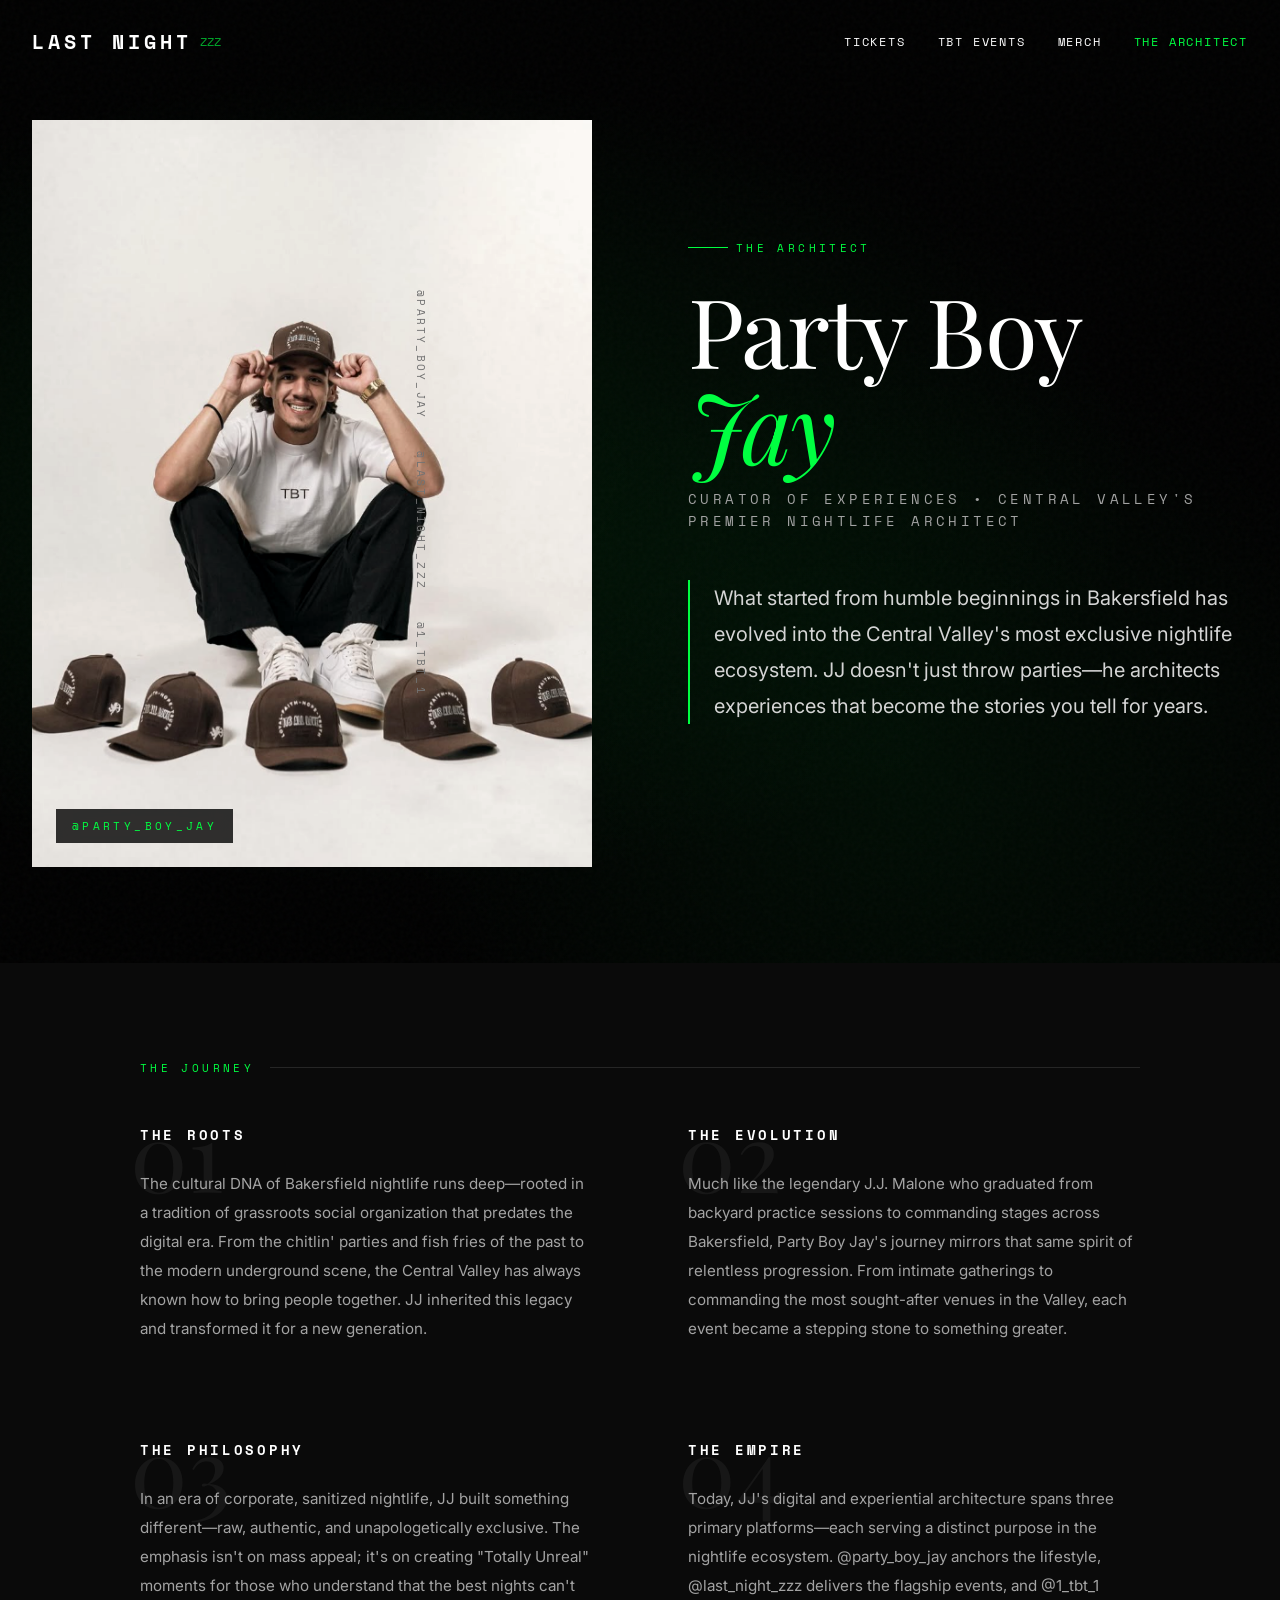
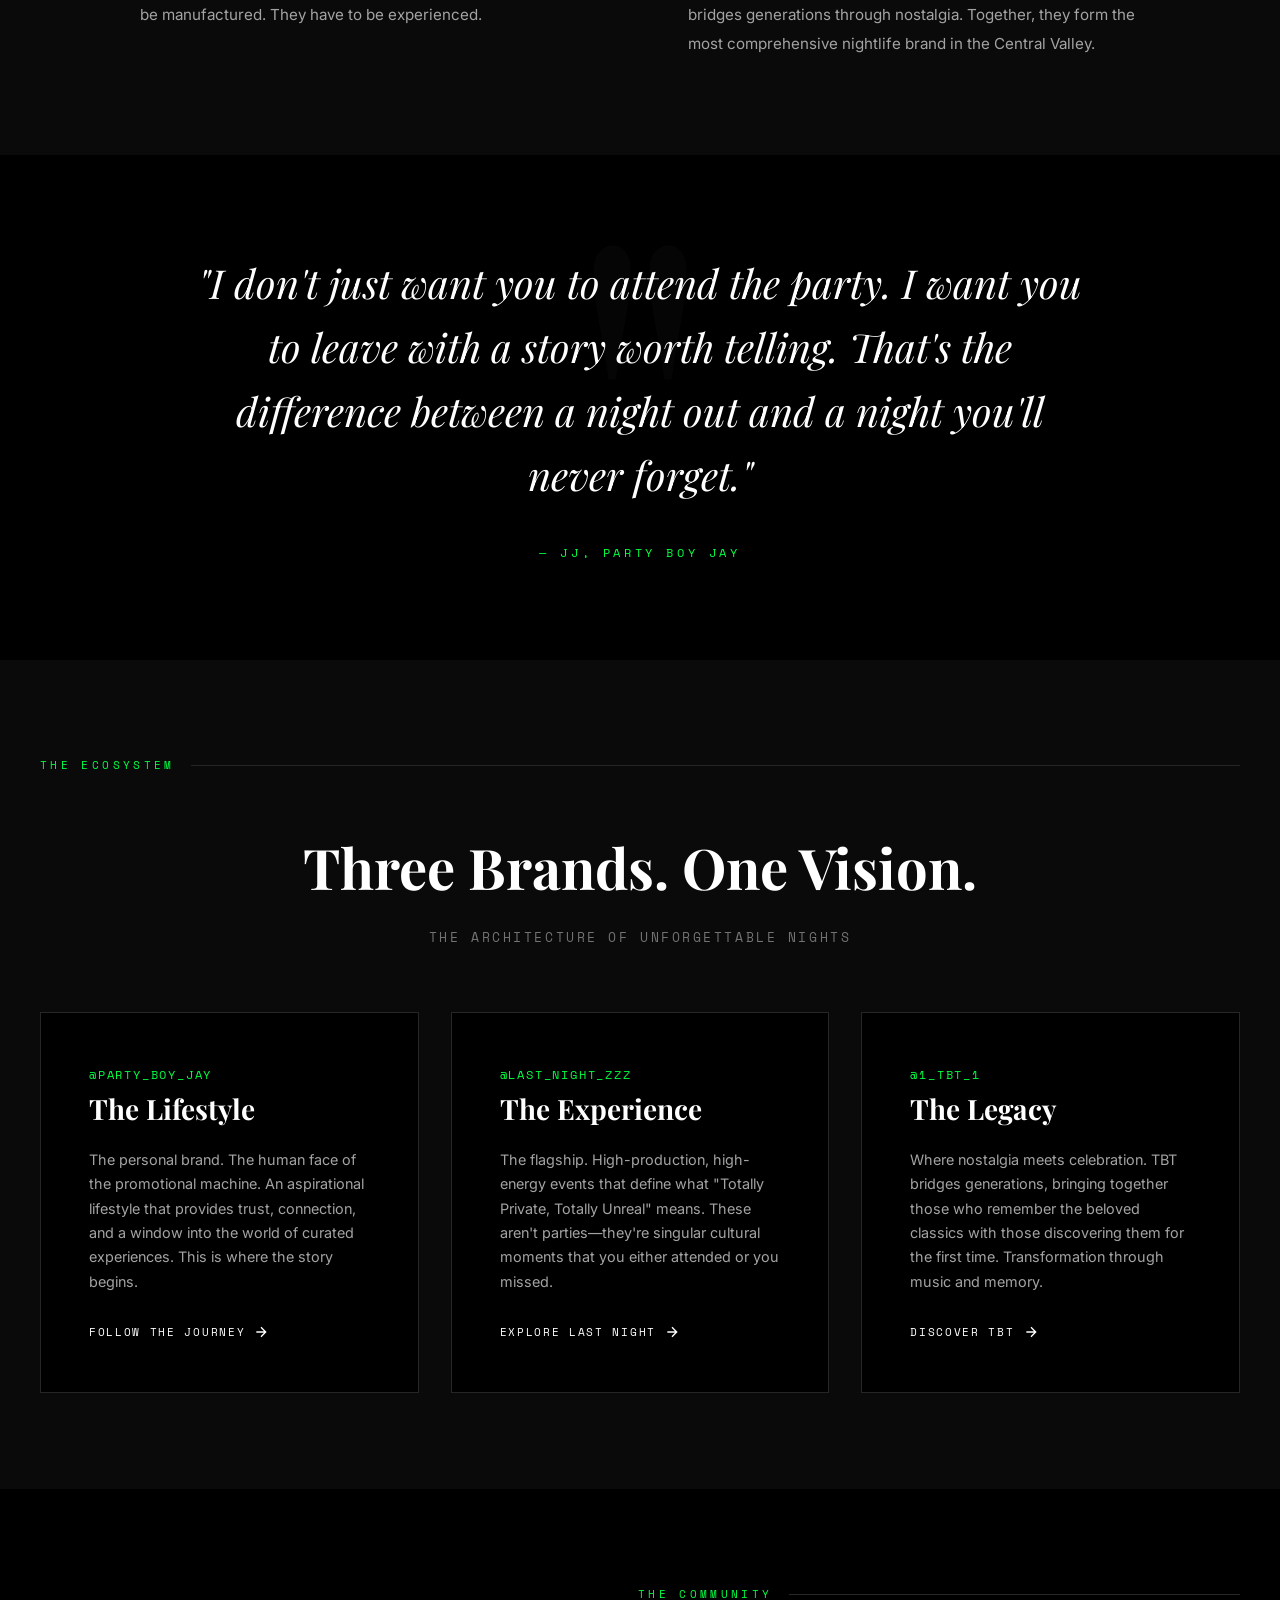
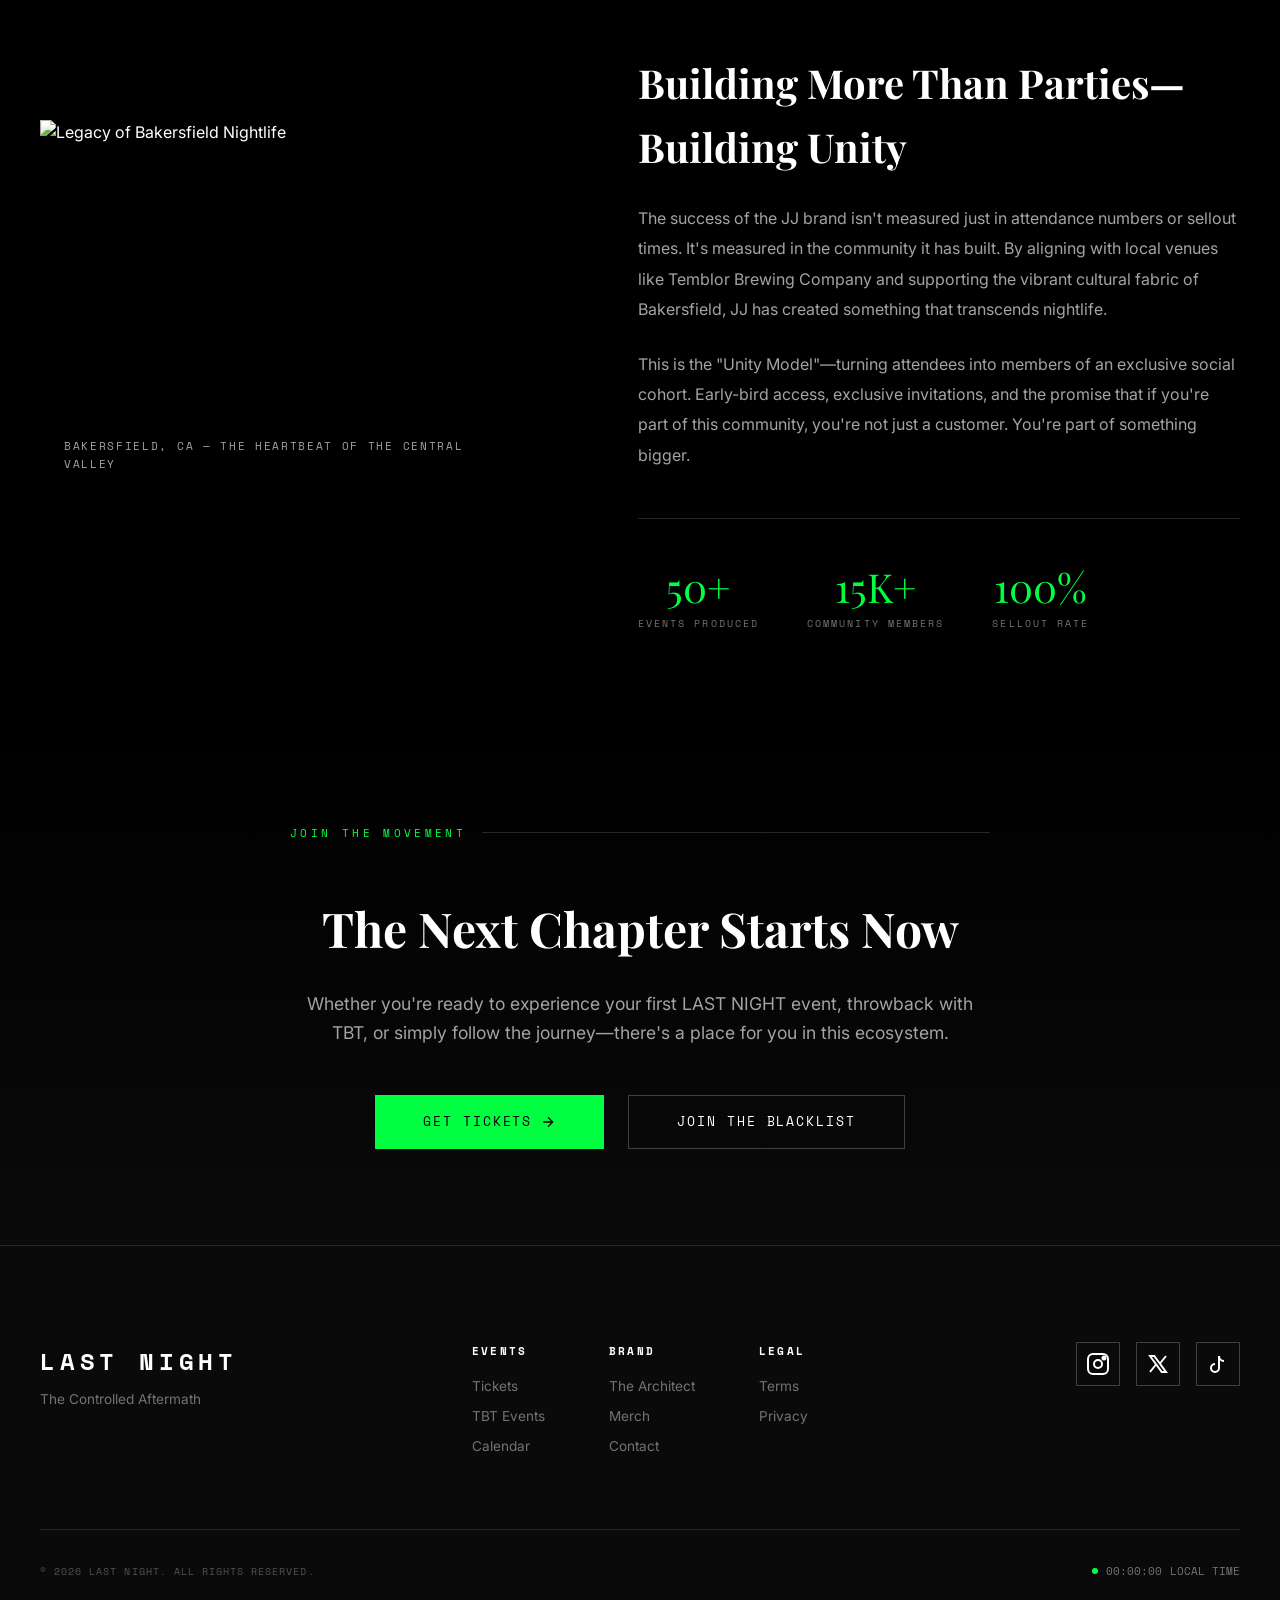
==== commit e2e80d1c: "Update JJ bio page with local profile image" ====
--- a/jj-bio.html
+++ b/jj-bio.html
@@ -641,13 +641,13 @@
         <div class="bio-hero-content">
             <div class="bio-image-container">
                 <div class="bio-image-frame">
-                    <img src="https://scontent-lax3-2.cdninstagram.com/v/t51.2885-15/587807426_2681014618918950_5352559709707314246_n.jpg?stp=dst-jpg_e35_p1080x1080&_nc_ht=scontent-lax3-2.cdninstagram.com" alt="JJ - The Architect" class="bio-image">
+                    <img src="assets/jj-profile.jpg" alt="JJ - The Architect - Party Boy Jay" class="bio-image">
                     <span class="bio-image-label">@PARTY_BOY_JAY</span>
                 </div>
                 <div class="bio-social-strip">
-                    <a href="#">@PARTY_BOY_JAY</a>
-                    <a href="#">@LAST_NIGHT_ZZZ</a>
-                    <a href="#">@1_TBT_1</a>
+                    <a href="https://instagram.com/party_boy_jay" target="_blank">@PARTY_BOY_JAY</a>
+                    <a href="https://instagram.com/last_night_zzz" target="_blank">@LAST_NIGHT_ZZZ</a>
+                    <a href="https://instagram.com/1_tbt_1" target="_blank">@1_TBT_1</a>
                 </div>
             </div>
 
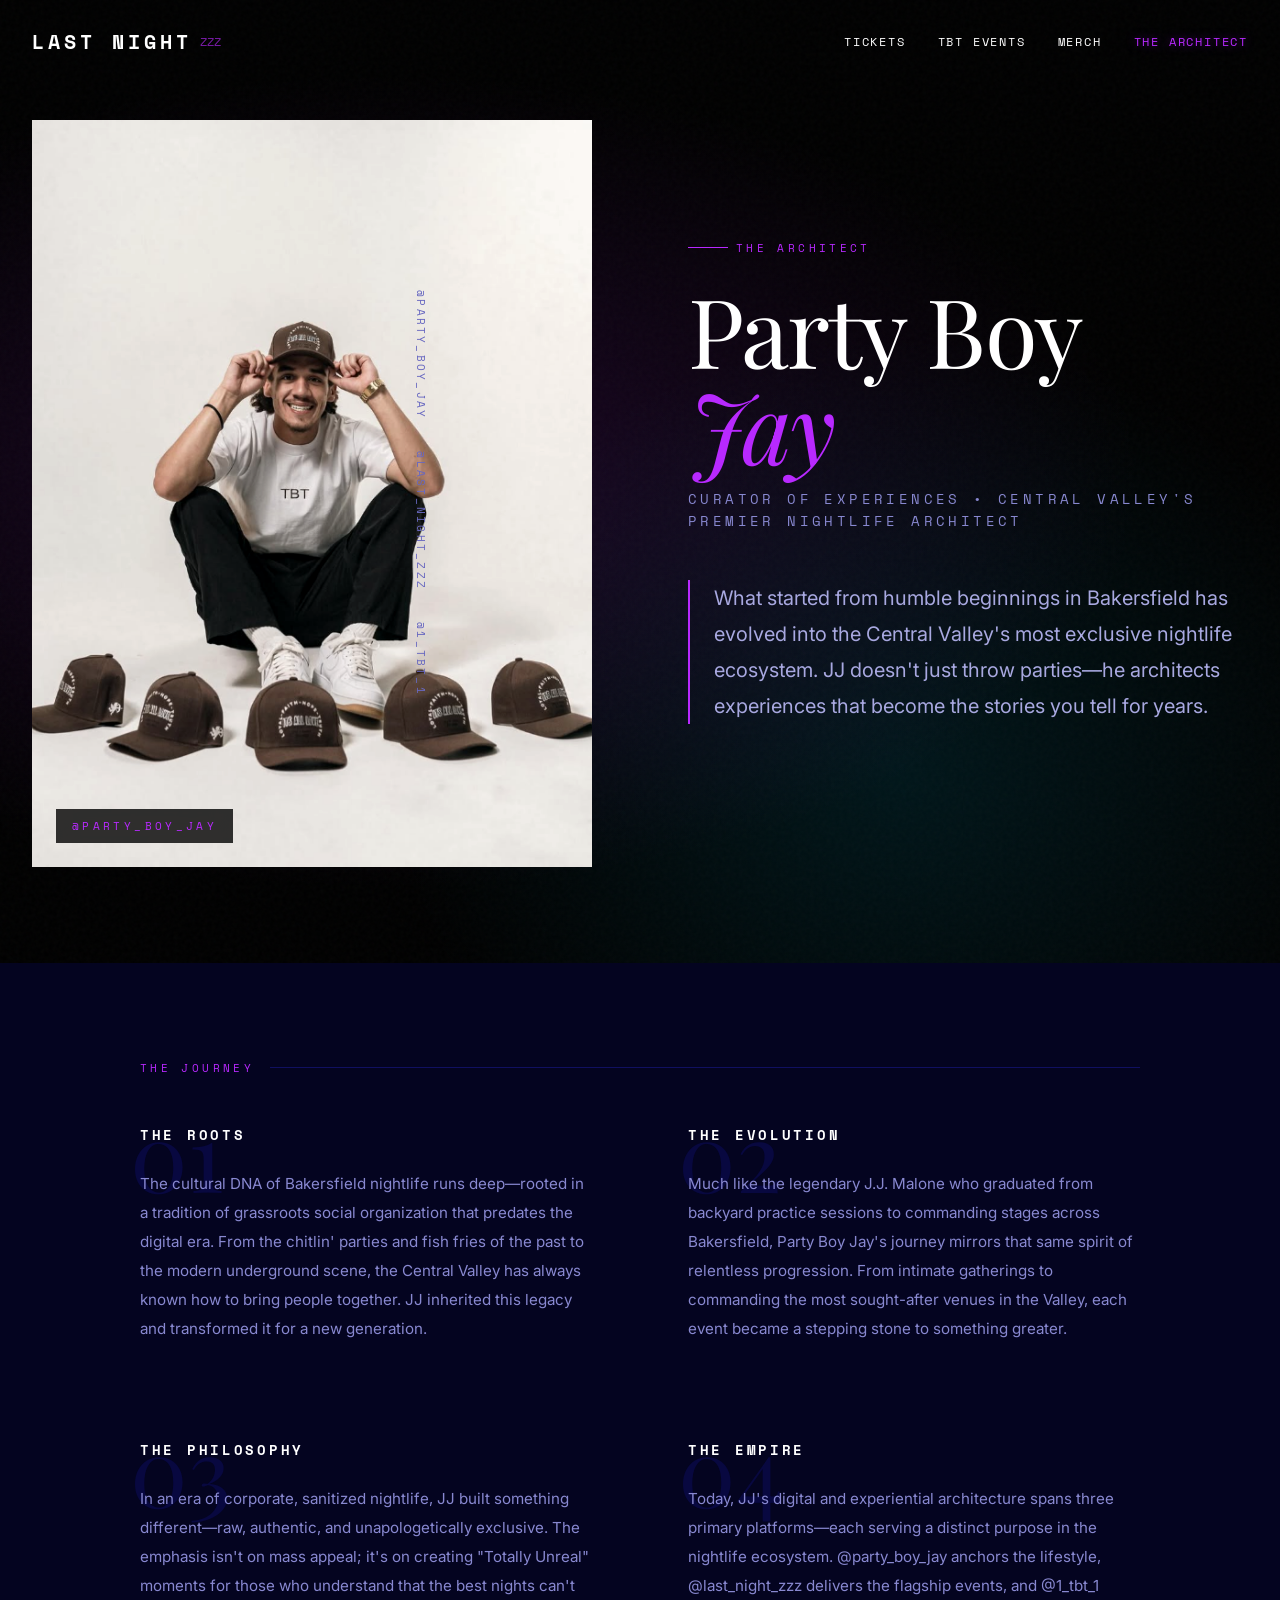
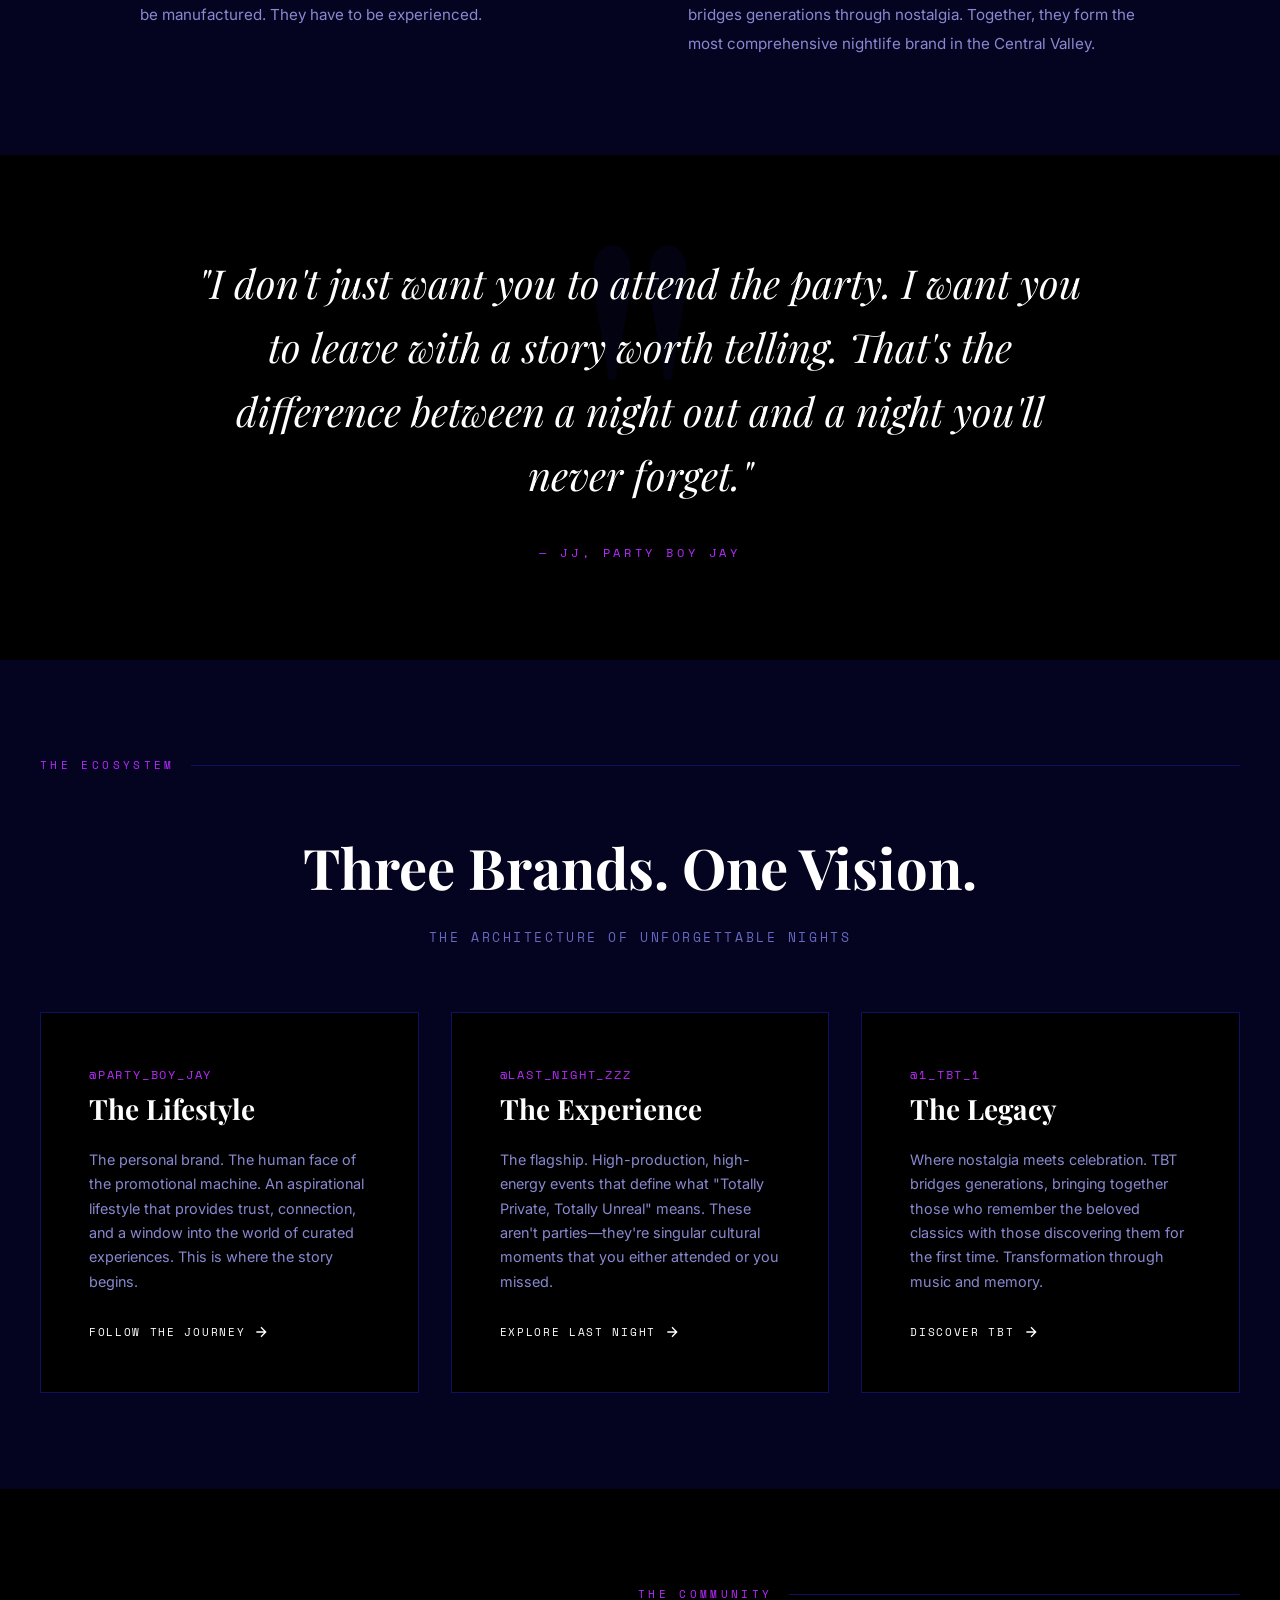
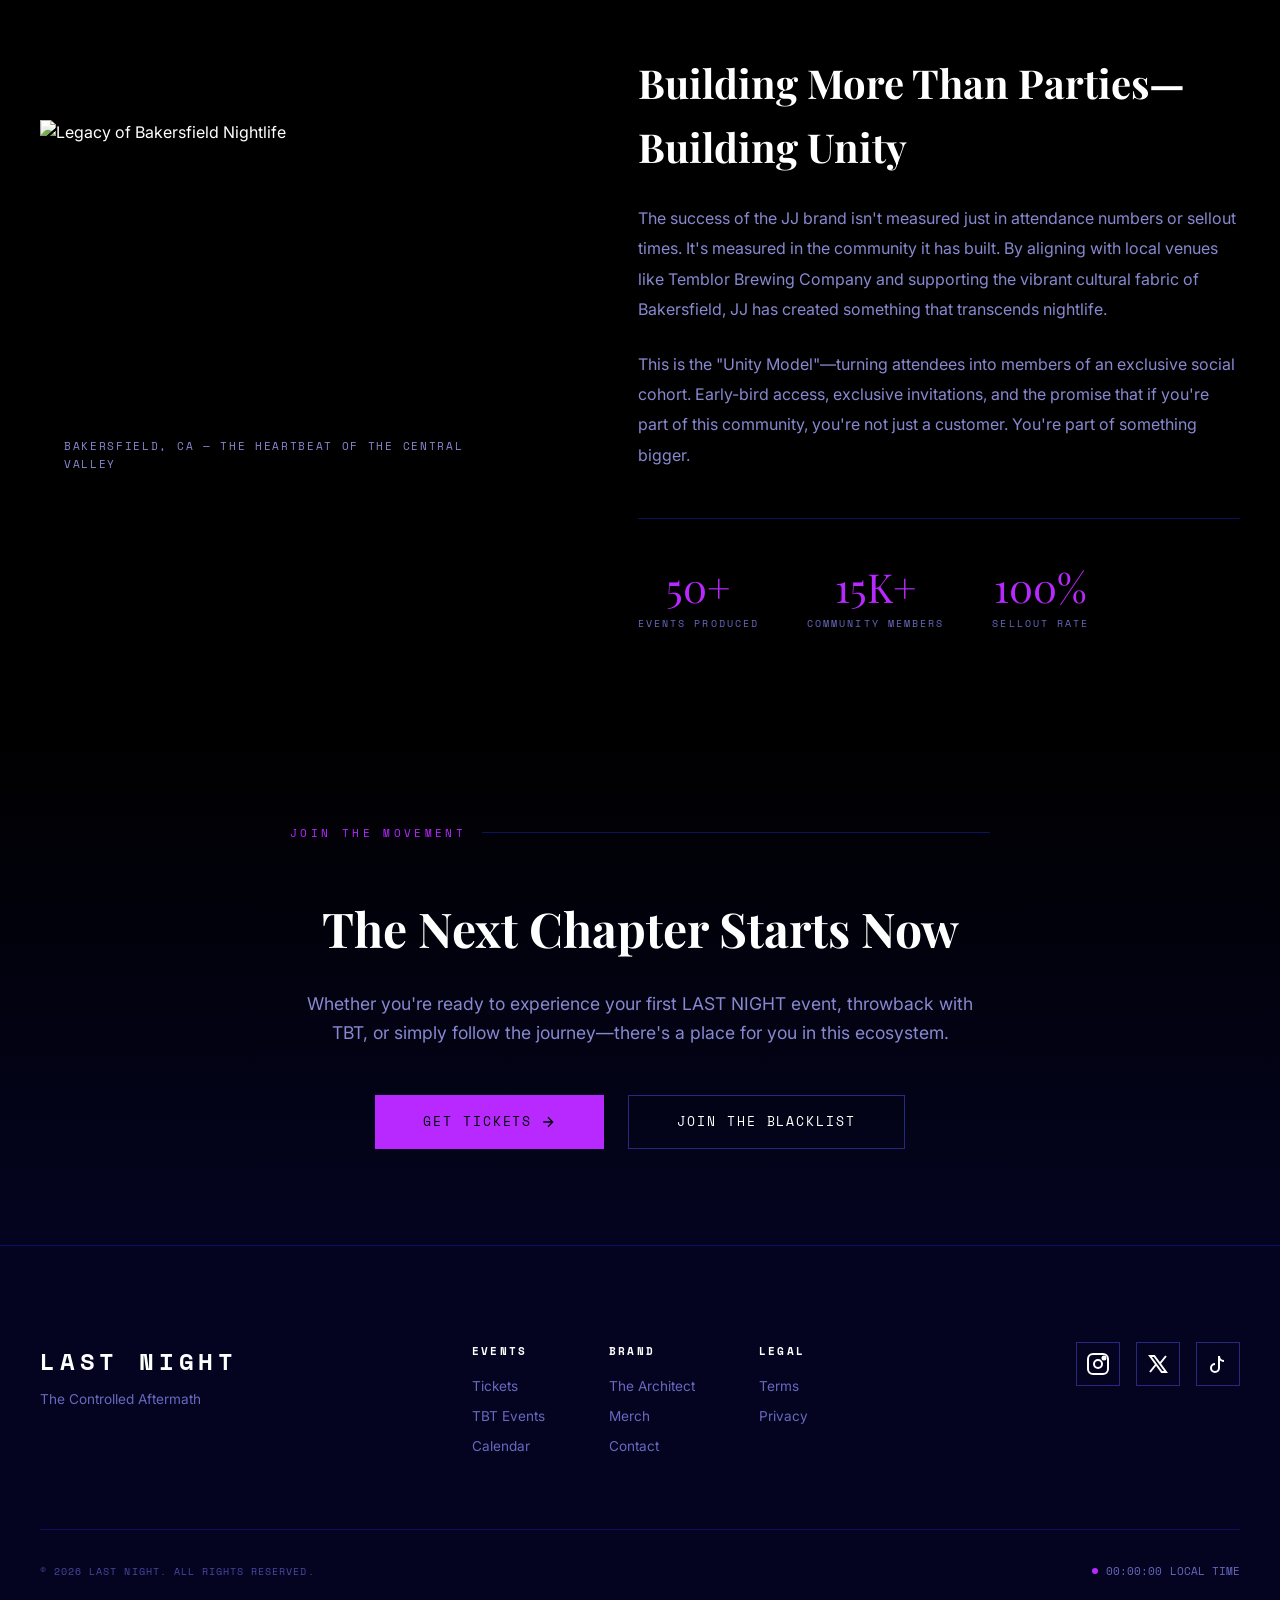
==== commit 63927903: "Initial site: starfield, splash, ticket tiers" ====
--- a/jj-bio.html
+++ b/jj-bio.html
@@ -31,8 +31,8 @@
             left: 0;
             width: 100%;
             height: 100%;
-            background: radial-gradient(ellipse at 30% 50%, rgba(0, 255, 65, 0.08) 0%, transparent 60%),
-                        radial-gradient(ellipse at 70% 80%, rgba(0, 255, 65, 0.05) 0%, transparent 40%);
+            background: radial-gradient(ellipse at 30% 50%, rgba(184, 41, 255, 0.15) 0%, transparent 60%),
+                        radial-gradient(ellipse at 70% 80%, rgba(0, 212, 255, 0.1) 0%, transparent 40%);
         }
 
         .bio-hero-grain {
@@ -76,8 +76,11 @@
             left: -2px;
             right: -2px;
             bottom: -2px;
-            background: linear-gradient(135deg, var(--accent), transparent 50%, var(--accent));
+            background: linear-gradient(135deg, var(--neon-purple), transparent 50%, var(--electric-blue));
             z-index: -1;
+            box-shadow: 
+                0 0 30px var(--neon-purple-glow),
+                0 0 60px var(--electric-blue-glow);
         }
 
         .bio-image {
@@ -100,7 +103,7 @@
             font-family: var(--font-mono);
             font-size: 0.7rem;
             letter-spacing: 0.3em;
-            color: var(--accent);
+            color: var(--neon-purple);
             background: rgba(0, 0, 0, 0.8);
             padding: var(--space-sm) var(--space-md);
             backdrop-filter: blur(10px);
@@ -125,7 +128,7 @@
         }
 
         .bio-social-strip a:hover {
-            color: var(--accent);
+            color: var(--neon-purple);
         }
 
         .bio-text-container {
@@ -139,7 +142,7 @@
             font-family: var(--font-mono);
             font-size: 0.7rem;
             letter-spacing: 0.3em;
-            color: var(--accent);
+            color: var(--neon-purple);
             margin-bottom: var(--space-lg);
         }
 
@@ -147,7 +150,7 @@
             content: '';
             width: 40px;
             height: 1px;
-            background: var(--accent);
+            background: var(--neon-purple);
         }
 
         .bio-name {
@@ -162,7 +165,7 @@
         .bio-name span {
             display: block;
             font-style: italic;
-            color: var(--accent);
+            color: var(--neon-purple);
         }
 
         .bio-title {
@@ -179,7 +182,7 @@
             line-height: 1.8;
             color: var(--gray-300);
             margin-bottom: var(--space-xl);
-            border-left: 2px solid var(--accent);
+            border-left: 2px solid var(--neon-purple);
             padding-left: var(--space-lg);
         }
 
@@ -201,7 +204,7 @@
             font-family: var(--font-mono);
             font-size: 0.7rem;
             letter-spacing: 0.3em;
-            color: var(--accent);
+            color: var(--neon-purple);
             margin-bottom: var(--space-2xl);
         }
 
@@ -296,7 +299,7 @@
             font-family: var(--font-mono);
             font-size: 0.75rem;
             letter-spacing: 0.3em;
-            color: var(--accent);
+            color: var(--neon-purple);
         }
 
         /* Brands Section */
@@ -344,7 +347,7 @@
         }
 
         .bio-brand-card:hover {
-            border-color: var(--accent);
+            border-color: var(--neon-purple);
             transform: translateY(-4px);
         }
 
@@ -355,7 +358,7 @@
             left: 0;
             width: 100%;
             height: 3px;
-            background: var(--accent);
+            background: var(--neon-purple);
             transform: scaleX(0);
             transform-origin: left;
             transition: transform 0.4s ease;
@@ -369,7 +372,7 @@
             font-family: var(--font-mono);
             font-size: 0.75rem;
             letter-spacing: 0.15em;
-            color: var(--accent);
+            color: var(--neon-purple);
             margin-bottom: var(--space-md);
         }
 
@@ -398,7 +401,7 @@
         }
 
         .bio-brand-link:hover {
-            color: var(--accent);
+            color: var(--neon-purple);
         }
 
         .bio-brand-link svg {
@@ -475,7 +478,7 @@
         .bio-legacy-stat-number {
             font-family: 'Playfair Display', serif;
             font-size: 2.5rem;
-            color: var(--accent);
+            color: var(--neon-purple);
             line-height: 1;
             margin-bottom: var(--space-sm);
         }
@@ -532,7 +535,7 @@
         }
 
         .bio-cta-btn-primary {
-            background: var(--accent);
+            background: var(--neon-purple);
             color: var(--black);
         }
 
@@ -548,8 +551,8 @@
         }
 
         .bio-cta-btn-secondary:hover {
-            border-color: var(--accent);
-            color: var(--accent);
+            border-color: var(--neon-purple);
+            color: var(--neon-purple);
         }
 
         /* Responsive */
--- a/styles.css
+++ b/styles.css
@@ -5,29 +5,42 @@
 
 /* CSS Variables */
 :root {
-    /* Core Colors */
+    /* COSMIC THEME - Neon Purple & Electric Blue */
     --black: #000000;
     --white: #FFFFFF;
-    --accent: #00FF41; /* Matrix Green */
-    --accent-dim: rgba(0, 255, 65, 0.1);
-    --accent-glow: rgba(0, 255, 65, 0.3);
     
-    /* Grays */
-    --gray-100: #F5F5F5;
-    --gray-200: #E5E5E5;
-    --gray-300: #D4D4D4;
-    --gray-400: #A3A3A3;
-    --gray-500: #737373;
-    --gray-600: #525252;
-    --gray-700: #404040;
-    --gray-800: #262626;
-    --gray-900: #171717;
-    --gray-950: #0A0A0A;
+    /* Primary Cosmic Colors */
+    --neon-purple: #B829FF;
+    --neon-purple-dim: rgba(184, 41, 255, 0.1);
+    --neon-purple-glow: rgba(184, 41, 255, 0.5);
+    --electric-blue: #00D4FF;
+    --electric-blue-dim: rgba(0, 212, 255, 0.1);
+    --electric-blue-glow: rgba(0, 212, 255, 0.5);
     
-    /* Status Colors */
-    --success: #00FF41;
-    --warning: #FFB800;
-    --danger: #FF3B30;
+    /* Legacy accent mapping to cosmic theme */
+    --accent: var(--neon-purple);
+    --accent-dim: var(--neon-purple-dim);
+    --accent-glow: var(--neon-purple-glow);
+    --accent-blue: var(--electric-blue);
+    --accent-blue-dim: var(--electric-blue-dim);
+    --accent-blue-glow: var(--electric-blue-glow);
+    
+    /* Grays - Deep space tones */
+    --gray-100: #E8E8FF;
+    --gray-200: #C8C8F0;
+    --gray-300: #A8A8E0;
+    --gray-400: #8888D0;
+    --gray-500: #6868C0;
+    --gray-600: #4848A0;
+    --gray-700: #282880;
+    --gray-800: #101060;
+    --gray-900: #080840;
+    --gray-950: #040420;
+    
+    /* Status Colors - Cosmic variants */
+    --success: var(--electric-blue);
+    --warning: #FF00FF;
+    --danger: #FF3366;
     
     /* Typography */
     --font-mono: 'Space Mono', monospace;
@@ -80,6 +93,59 @@
     color: var(--white);
     line-height: 1.6;
     overflow-x: hidden;
+    position: relative;
+}
+
+/* Cosmic Background Overlay */
+body::before {
+    content: '';
+    position: fixed;
+    top: 0;
+    left: 0;
+    width: 100%;
+    height: 100%;
+    background: 
+        radial-gradient(ellipse at 20% 80%, var(--neon-purple-dim) 0%, transparent 50%),
+        radial-gradient(ellipse at 80% 20%, var(--electric-blue-dim) 0%, transparent 50%),
+        radial-gradient(ellipse at 50% 50%, rgba(184, 41, 255, 0.03) 0%, transparent 70%);
+    pointer-events: none;
+    z-index: -2;
+}
+
+/* Starfield on body */
+body::after {
+    content: '';
+    position: fixed;
+    top: 0;
+    left: 0;
+    width: 100%;
+    height: 100%;
+    background-image: 
+        radial-gradient(2px 2px at 20px 30px, var(--electric-blue), transparent),
+        radial-gradient(1px 1px at 40px 70px, var(--neon-purple), transparent),
+        radial-gradient(2px 2px at 90px 40px, var(--white), transparent),
+        radial-gradient(1px 1px at 160px 120px, var(--electric-blue), transparent),
+        radial-gradient(2px 2px at 230px 80px, var(--neon-purple), transparent),
+        radial-gradient(1px 1px at 300px 150px, var(--white), transparent),
+        radial-gradient(2px 2px at 370px 90px, var(--electric-blue), transparent),
+        radial-gradient(1px 1px at 440px 180px, var(--neon-purple), transparent),
+        radial-gradient(2px 2px at 510px 60px, var(--white), transparent),
+        radial-gradient(1px 1px at 580px 200px, var(--electric-blue), transparent),
+        radial-gradient(2px 2px at 650px 110px, var(--neon-purple), transparent),
+        radial-gradient(1px 1px at 720px 240px, var(--white), transparent),
+        radial-gradient(2px 2px at 790px 130px, var(--electric-blue), transparent),
+        radial-gradient(1px 1px at 860px 260px, var(--neon-purple), transparent);
+    background-repeat: repeat;
+    background-size: 1000px 300px;
+    animation: starTwinkle 5s ease-in-out infinite;
+    pointer-events: none;
+    z-index: -1;
+    opacity: 0.6;
+}
+
+@keyframes starTwinkle {
+    0%, 100% { opacity: 0.4; }
+    50% { opacity: 0.8; }
 }
 
 body.no-scroll {
@@ -132,7 +198,127 @@
 }
 
 ::-webkit-scrollbar-thumb:hover {
-    background: var(--gray-600);
+    background: var(--neon-purple);
+}
+
+/* ==========================================================================
+   COSMIC THEME - Starfield Background
+   ========================================================================== */
+
+/* Starfield Container */
+.starfield {
+    position: fixed;
+    top: 0;
+    left: 0;
+    width: 100%;
+    height: 100%;
+    pointer-events: none;
+    z-index: 0;
+    overflow: hidden;
+}
+
+.starfield::before,
+.starfield::after {
+    content: '';
+    position: absolute;
+    top: 0;
+    left: 0;
+    width: 100%;
+    height: 100%;
+    background-image: 
+        radial-gradient(2px 2px at 20px 30px, var(--electric-blue), transparent),
+        radial-gradient(2px 2px at 40px 70px, var(--neon-purple), transparent),
+        radial-gradient(1px 1px at 90px 40px, var(--white), transparent),
+        radial-gradient(2px 2px at 160px 120px, var(--electric-blue), transparent),
+        radial-gradient(1px 1px at 230px 80px, var(--neon-purple), transparent),
+        radial-gradient(2px 2px at 300px 150px, var(--white), transparent),
+        radial-gradient(1px 1px at 370px 90px, var(--electric-blue), transparent),
+        radial-gradient(2px 2px at 440px 180px, var(--neon-purple), transparent),
+        radial-gradient(1px 1px at 510px 60px, var(--white), transparent),
+        radial-gradient(2px 2px at 580px 200px, var(--electric-blue), transparent),
+        radial-gradient(1px 1px at 650px 110px, var(--neon-purple), transparent),
+        radial-gradient(2px 2px at 720px 240px, var(--white), transparent),
+        radial-gradient(1px 1px at 790px 130px, var(--electric-blue), transparent),
+        radial-gradient(2px 2px at 860px 260px, var(--neon-purple), transparent),
+        radial-gradient(1px 1px at 930px 170px, var(--white), transparent),
+        radial-gradient(2px 2px at 1000px 280px, var(--electric-blue), transparent);
+    background-repeat: repeat;
+    background-size: 1000px 300px;
+    animation: twinkle 4s ease-in-out infinite;
+    opacity: 0.8;
+}
+
+.starfield::after {
+    background-size: 800px 400px;
+    animation: twinkle 6s ease-in-out infinite reverse;
+    opacity: 0.5;
+}
+
+@keyframes twinkle {
+    0%, 100% { opacity: 0.3; }
+    50% { opacity: 1; }
+}
+
+/* Shooting Stars */
+.shooting-star {
+    position: absolute;
+    width: 100px;
+    height: 2px;
+    background: linear-gradient(90deg, transparent, var(--electric-blue), transparent);
+    animation: shoot 3s linear infinite;
+    opacity: 0;
+}
+
+@keyframes shoot {
+    0% { transform: translateX(-100px) translateY(100px); opacity: 0; }
+    10% { opacity: 1; }
+    90% { opacity: 1; }
+    100% { transform: translateX(100vw) translateY(-100px); opacity: 0; }
+}
+
+/* Cosmic Glow Effects */
+.cosmic-glow {
+    box-shadow: 
+        0 0 20px var(--neon-purple-glow),
+        0 0 40px var(--electric-blue-glow),
+        inset 0 0 20px rgba(184, 41, 255, 0.1);
+}
+
+.cosmic-text-glow {
+    text-shadow: 
+        0 0 10px var(--neon-purple),
+        0 0 20px var(--neon-purple-glow),
+        0 0 30px var(--electric-blue-glow);
+}
+
+.cosmic-border {
+    border: 1px solid var(--neon-purple);
+    box-shadow: 
+        0 0 10px var(--neon-purple-glow),
+        inset 0 0 10px var(--neon-purple-dim);
+}
+
+/* Nebula Background Effect */
+.nebula-bg {
+    position: fixed;
+    top: 0;
+    left: 0;
+    width: 100%;
+    height: 100%;
+    pointer-events: none;
+    z-index: -1;
+    background: 
+        radial-gradient(ellipse at 20% 80%, var(--neon-purple-dim) 0%, transparent 50%),
+        radial-gradient(ellipse at 80% 20%, var(--electric-blue-dim) 0%, transparent 50%),
+        radial-gradient(ellipse at 50% 50%, rgba(184, 41, 255, 0.05) 0%, transparent 70%),
+        var(--black);
+}
+
+/* Selection - Cosmic Style */
+::selection {
+    background: var(--neon-purple);
+    color: var(--white);
+    text-shadow: 0 0 10px var(--electric-blue);
 }
 
 /* ==========================================================================
@@ -170,6 +356,11 @@
     display: block;
     margin-bottom: var(--space-lg);
     animation: pulse 1.5s ease-in-out infinite;
+    color: var(--neon-purple);
+    text-shadow: 
+        0 0 10px var(--neon-purple),
+        0 0 20px var(--neon-purple-glow),
+        0 0 40px var(--electric-blue-glow);
 }
 
 .loader-bar {
@@ -215,12 +406,15 @@
         position: fixed;
         width: 8px;
         height: 8px;
-        background: var(--accent);
+        background: var(--neon-purple);
         border-radius: 50%;
         pointer-events: none;
         z-index: var(--z-cursor);
-        mix-blend-mode: difference;
+        mix-blend-mode: normal;
         transition: transform 0.1s ease;
+        box-shadow: 
+            0 0 10px var(--neon-purple),
+            0 0 20px var(--neon-purple-glow);
     }
     
     .cursor-follower {
@@ -228,22 +422,33 @@
         position: fixed;
         width: 40px;
         height: 40px;
-        border: 1px solid var(--accent);
+        border: 1px solid var(--electric-blue);
         border-radius: 50%;
         pointer-events: none;
         z-index: var(--z-cursor);
         opacity: 0.5;
         transition: transform 0.3s ease, width 0.3s ease, height 0.3s ease, opacity 0.3s ease;
+        box-shadow: 
+            0 0 10px var(--electric-blue-glow),
+            inset 0 0 10px var(--electric-blue-dim);
     }
     
     .cursor.hover {
         transform: scale(2);
+        background: var(--electric-blue);
+        box-shadow: 
+            0 0 15px var(--electric-blue),
+            0 0 30px var(--electric-blue-glow);
     }
     
     .cursor-follower.hover {
         width: 60px;
         height: 60px;
         opacity: 0.3;
+        border-color: var(--neon-purple);
+        box-shadow: 
+            0 0 20px var(--neon-purple-glow),
+            inset 0 0 20px var(--neon-purple-dim);
     }
 }
 
@@ -314,7 +519,7 @@
     letter-spacing: 0.15em;
     position: relative;
     padding: var(--space-sm) 0;
-    transition: color 0.3s ease;
+    transition: all 0.3s ease;
 }
 
 .nav-link::after {
@@ -324,8 +529,14 @@
     left: 0;
     width: 0;
     height: 1px;
-    background: var(--white);
+    background: var(--electric-blue);
     transition: width 0.3s var(--ease-out);
+    box-shadow: 0 0 10px var(--electric-blue-glow);
+}
+
+.nav-link:hover {
+    color: var(--electric-blue);
+    text-shadow: 0 0 10px var(--electric-blue-glow);
 }
 
 .nav-link:hover::after {
@@ -333,11 +544,18 @@
 }
 
 .nav-link-accent {
-    color: var(--accent);
+    color: var(--neon-purple);
+    text-shadow: 0 0 10px var(--neon-purple-glow);
 }
 
 .nav-link-accent::after {
-    background: var(--accent);
+    background: var(--neon-purple);
+    box-shadow: 0 0 10px var(--neon-purple-glow);
+}
+
+.nav-link-accent:hover {
+    color: var(--electric-blue);
+    text-shadow: 0 0 15px var(--electric-blue-glow);
 }
 
 .nav-menu-btn {
@@ -487,22 +705,26 @@
     display: inline-flex;
     align-items: center;
     gap: var(--space-sm);
-    background: rgba(255, 255, 255, 0.05);
-    border: 1px solid rgba(255, 255, 255, 0.1);
+    background: var(--neon-purple-dim);
+    border: 1px solid var(--neon-purple);
     padding: var(--space-sm) var(--space-md);
     font-family: var(--font-mono);
     font-size: 0.7rem;
     letter-spacing: 0.2em;
     margin-bottom: var(--space-xl);
     animation: fadeInUp 1s var(--ease-out) 0.5s both;
+    box-shadow: 
+        0 0 15px var(--neon-purple-glow),
+        inset 0 0 10px var(--neon-purple-dim);
 }
 
 .badge-dot {
     width: 6px;
     height: 6px;
-    background: var(--accent);
+    background: var(--electric-blue);
     border-radius: 50%;
     animation: pulse 1.5s ease-in-out infinite;
+    box-shadow: 0 0 10px var(--electric-blue-glow);
 }
 
 .hero-title {
@@ -520,8 +742,12 @@
 }
 
 .title-line-accent {
-    color: var(--accent);
+    color: var(--neon-purple);
     animation-delay: 0.9s;
+    text-shadow: 
+        0 0 10px var(--neon-purple),
+        0 0 20px var(--neon-purple-glow),
+        0 0 40px var(--electric-blue-glow);
 }
 
 .hero-subtitle {
@@ -566,9 +792,14 @@
     font-weight: 700;
     line-height: 1;
     min-width: 80px;
-    background: rgba(255, 255, 255, 0.03);
-    border: 1px solid rgba(255, 255, 255, 0.1);
+    background: var(--neon-purple-dim);
+    border: 1px solid var(--neon-purple);
     padding: var(--space-md);
+    color: var(--electric-blue);
+    text-shadow: 0 0 10px var(--electric-blue-glow);
+    box-shadow: 
+        0 0 15px var(--neon-purple-glow),
+        inset 0 0 10px var(--neon-purple-dim);
 }
 
 .countdown-unit {
@@ -582,8 +813,9 @@
 .countdown-separator {
     font-family: var(--font-mono);
     font-size: 2rem;
-    color: var(--accent);
+    color: var(--neon-purple);
     animation: blink 1s step-end infinite;
+    text-shadow: 0 0 15px var(--neon-purple-glow);
 }
 
 /* Hero CTA */
@@ -591,8 +823,8 @@
     display: inline-flex;
     align-items: center;
     gap: var(--space-md);
-    background: var(--white);
-    color: var(--black);
+    background: transparent;
+    color: var(--electric-blue);
     padding: var(--space-md) var(--space-xl);
     font-family: var(--font-mono);
     font-size: 0.8rem;
@@ -600,11 +832,22 @@
     letter-spacing: 0.15em;
     transition: all 0.3s ease;
     animation: fadeInUp 1s var(--ease-out) 1.5s both;
+    border: 1px solid var(--electric-blue);
+    box-shadow: 
+        0 0 15px var(--electric-blue-glow),
+        inset 0 0 10px var(--electric-blue-dim);
+    text-shadow: 0 0 10px var(--electric-blue-glow);
 }
 
 .hero-cta:hover {
-    background: var(--accent);
+    background: var(--neon-purple-dim);
+    border-color: var(--neon-purple);
+    color: var(--neon-purple);
     transform: translateY(-2px);
+    box-shadow: 
+        0 0 25px var(--neon-purple-glow),
+        inset 0 0 15px var(--neon-purple-dim);
+    text-shadow: 0 0 15px var(--neon-purple-glow);
 }
 
 .hero-cta svg {
@@ -666,11 +909,14 @@
    ========================================================================== */
 
 .marquee {
-    background: var(--gray-950);
-    border-top: 1px solid var(--gray-800);
-    border-bottom: 1px solid var(--gray-800);
+    background: var(--black);
+    border-top: 1px solid var(--neon-purple);
+    border-bottom: 1px solid var(--electric-blue);
     padding: var(--space-md) 0;
     overflow: hidden;
+    box-shadow: 
+        0 0 20px var(--neon-purple-glow),
+        inset 0 0 20px var(--electric-blue-dim);
 }
 
 .marquee-content {
@@ -684,11 +930,13 @@
     font-family: var(--font-mono);
     font-size: 0.75rem;
     letter-spacing: 0.2em;
-    color: var(--gray-500);
+    color: var(--electric-blue);
+    text-shadow: 0 0 10px var(--electric-blue-glow);
 }
 
 .marquee-dot {
-    color: var(--accent) !important;
+    color: var(--neon-purple) !important;
+    text-shadow: 0 0 15px var(--neon-purple-glow);
 }
 
 @keyframes marquee {
@@ -721,15 +969,17 @@
 .label-number {
     font-family: var(--font-mono);
     font-size: 0.7rem;
-    color: var(--accent);
+    color: var(--neon-purple);
     letter-spacing: 0.1em;
+    text-shadow: 0 0 10px var(--neon-purple-glow);
 }
 
 .label-text {
     font-family: var(--font-mono);
     font-size: 0.7rem;
     letter-spacing: 0.3em;
-    color: var(--gray-500);
+    color: var(--electric-blue);
+    text-shadow: 0 0 10px var(--electric-blue-glow);
 }
 
 .products-title {
@@ -1357,8 +1607,8 @@
 
 .blacklist-btn {
     width: 100%;
-    background: var(--accent);
-    color: var(--black);
+    background: var(--neon-purple-dim);
+    color: var(--neon-purple);
     padding: var(--space-lg);
     font-family: var(--font-mono);
     font-size: 0.85rem;
@@ -1367,10 +1617,21 @@
     transition: all 0.3s ease;
     position: relative;
     overflow: hidden;
+    border: 1px solid var(--neon-purple);
+    box-shadow: 
+        0 0 20px var(--neon-purple-glow),
+        inset 0 0 10px var(--neon-purple-dim);
+    text-shadow: 0 0 10px var(--neon-purple-glow);
 }
 
 .blacklist-btn:hover {
-    background: var(--white);
+    background: var(--electric-blue-dim);
+    border-color: var(--electric-blue);
+    color: var(--electric-blue);
+    box-shadow: 
+        0 0 30px var(--electric-blue-glow),
+        inset 0 0 15px var(--electric-blue-dim);
+    text-shadow: 0 0 15px var(--electric-blue-glow);
 }
 
 .blacklist-btn.loading .btn-text {
@@ -2041,8 +2302,8 @@
 
 .checkout-btn {
     width: 100%;
-    background: var(--accent);
-    color: var(--black);
+    background: var(--neon-purple-dim);
+    color: var(--neon-purple);
     padding: var(--space-lg);
     font-family: var(--font-mono);
     font-size: 0.85rem;
@@ -2050,10 +2311,21 @@
     letter-spacing: 0.15em;
     margin-bottom: var(--space-md);
     transition: all 0.3s ease;
+    border: 1px solid var(--neon-purple);
+    box-shadow: 
+        0 0 20px var(--neon-purple-glow),
+        inset 0 0 10px var(--neon-purple-dim);
+    text-shadow: 0 0 10px var(--neon-purple-glow);
 }
 
 .checkout-btn:hover {
-    background: var(--white);
+    background: var(--electric-blue-dim);
+    border-color: var(--electric-blue);
+    color: var(--electric-blue);
+    box-shadow: 
+        0 0 30px var(--electric-blue-glow),
+        inset 0 0 15px var(--electric-blue-dim);
+    text-shadow: 0 0 15px var(--electric-blue-glow);
 }
 
 .cart-note {
@@ -3176,8 +3448,11 @@
 }
 
 .experience-title .accent-text {
-    color: var(--accent);
+    color: var(--neon-purple);
     font-style: italic;
+    text-shadow: 
+        0 0 10px var(--neon-purple-glow),
+        0 0 20px var(--electric-blue-glow);
 }
 
 .experience-grid {
@@ -3414,4 +3689,72 @@
     );
     background-size: 200% 100%;
     animation: shimmer 1.5s infinite;
+}
+
+/* Splash overlay (opening video) */
+.splash-overlay {
+    position: fixed;
+    inset: 0;
+    display: flex;
+    align-items: center;
+    justify-content: center;
+    background: radial-gradient(ellipse at center, rgba(0,0,0,0.0) 0%, rgba(0,0,0,0.7) 60%), var(--black);
+    z-index: 9999;
+}
+
+.splash-overlay.hidden {
+    opacity: 0;
+    visibility: hidden;
+    transition: opacity 0.6s ease, visibility 0.6s ease;
+}
+
+.splash-video {
+    width: 100vw;
+    height: 100vh;
+    object-fit: cover;
+    display: block;
+}
+
+.splash-skip {
+    position: absolute;
+    top: 18px;
+    right: 18px;
+    background: rgba(0,0,0,0.6);
+    color: var(--white);
+    padding: 10px 12px;
+    border: 1px solid var(--neon-purple);
+    border-radius: 6px;
+    z-index: 10000;
+    font-family: var(--font-mono);
+    letter-spacing: 0.1em;
+    box-shadow: 0 0 15px var(--neon-purple-glow);
+}
+
+/* Hero front image and secondary video */
+.hero-brand-image {
+    display: block;
+    max-width: 320px;
+    width: 40%;
+    margin: 0 auto 1.25rem auto;
+    border-radius: 8px;
+    border: 1px solid rgba(255,255,255,0.04);
+    box-shadow: 0 0 20px var(--neon-purple-glow), inset 0 0 10px var(--neon-purple-dim);
+}
+
+.front-video {
+    position: absolute;
+    bottom: 20px;
+    right: 20px;
+    width: 300px;
+    height: 170px;
+    object-fit: cover;
+    border: 1px solid var(--electric-blue);
+    box-shadow: 0 0 15px var(--electric-blue-glow);
+    border-radius: 6px;
+}
+
+/* Global hover glow for interactive elements */
+a:hover, button:hover, .product-btn:hover, .tbt-cta:hover, .tbt-event-btn:hover, .tier-buy-btn:hover {
+    transform: translateY(-2px);
+    box-shadow: 0 8px 30px rgba(0,0,0,0.4), 0 0 20px var(--neon-purple-glow), 0 0 30px var(--electric-blue-glow);
 }
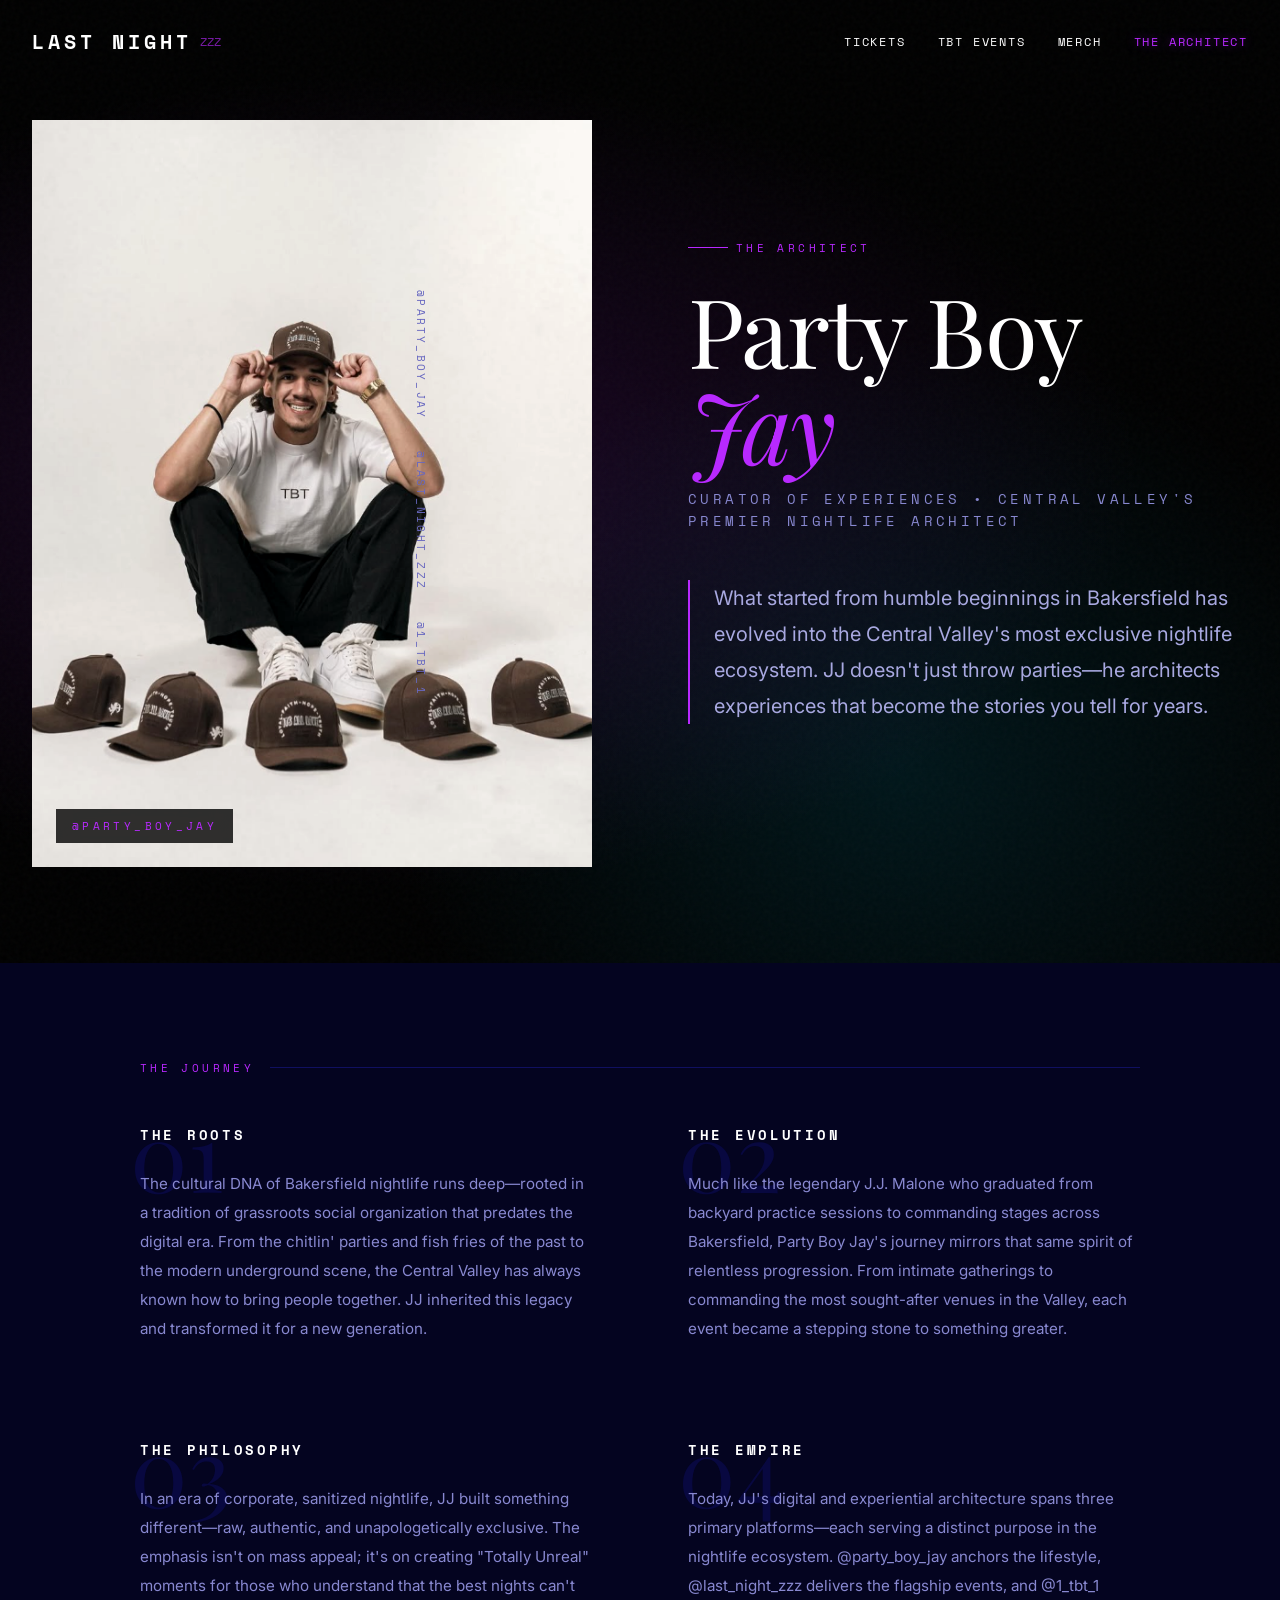
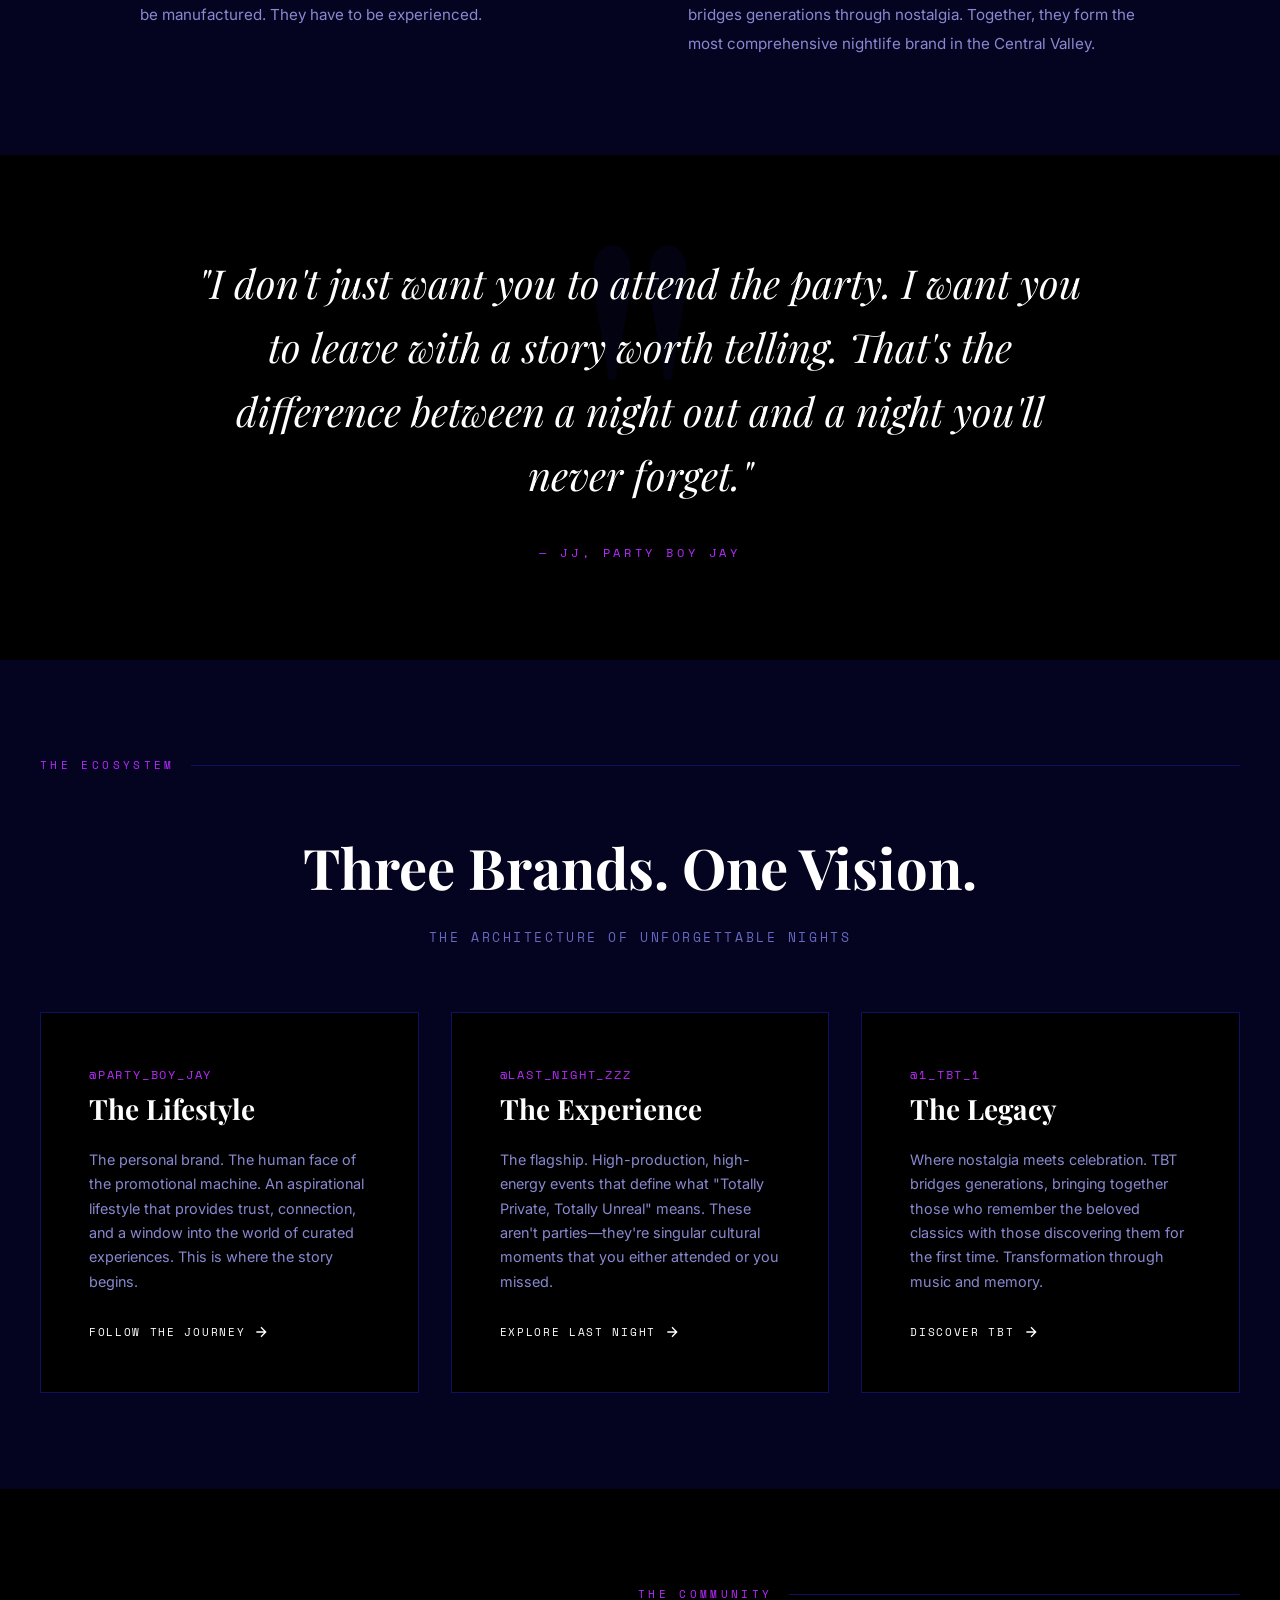
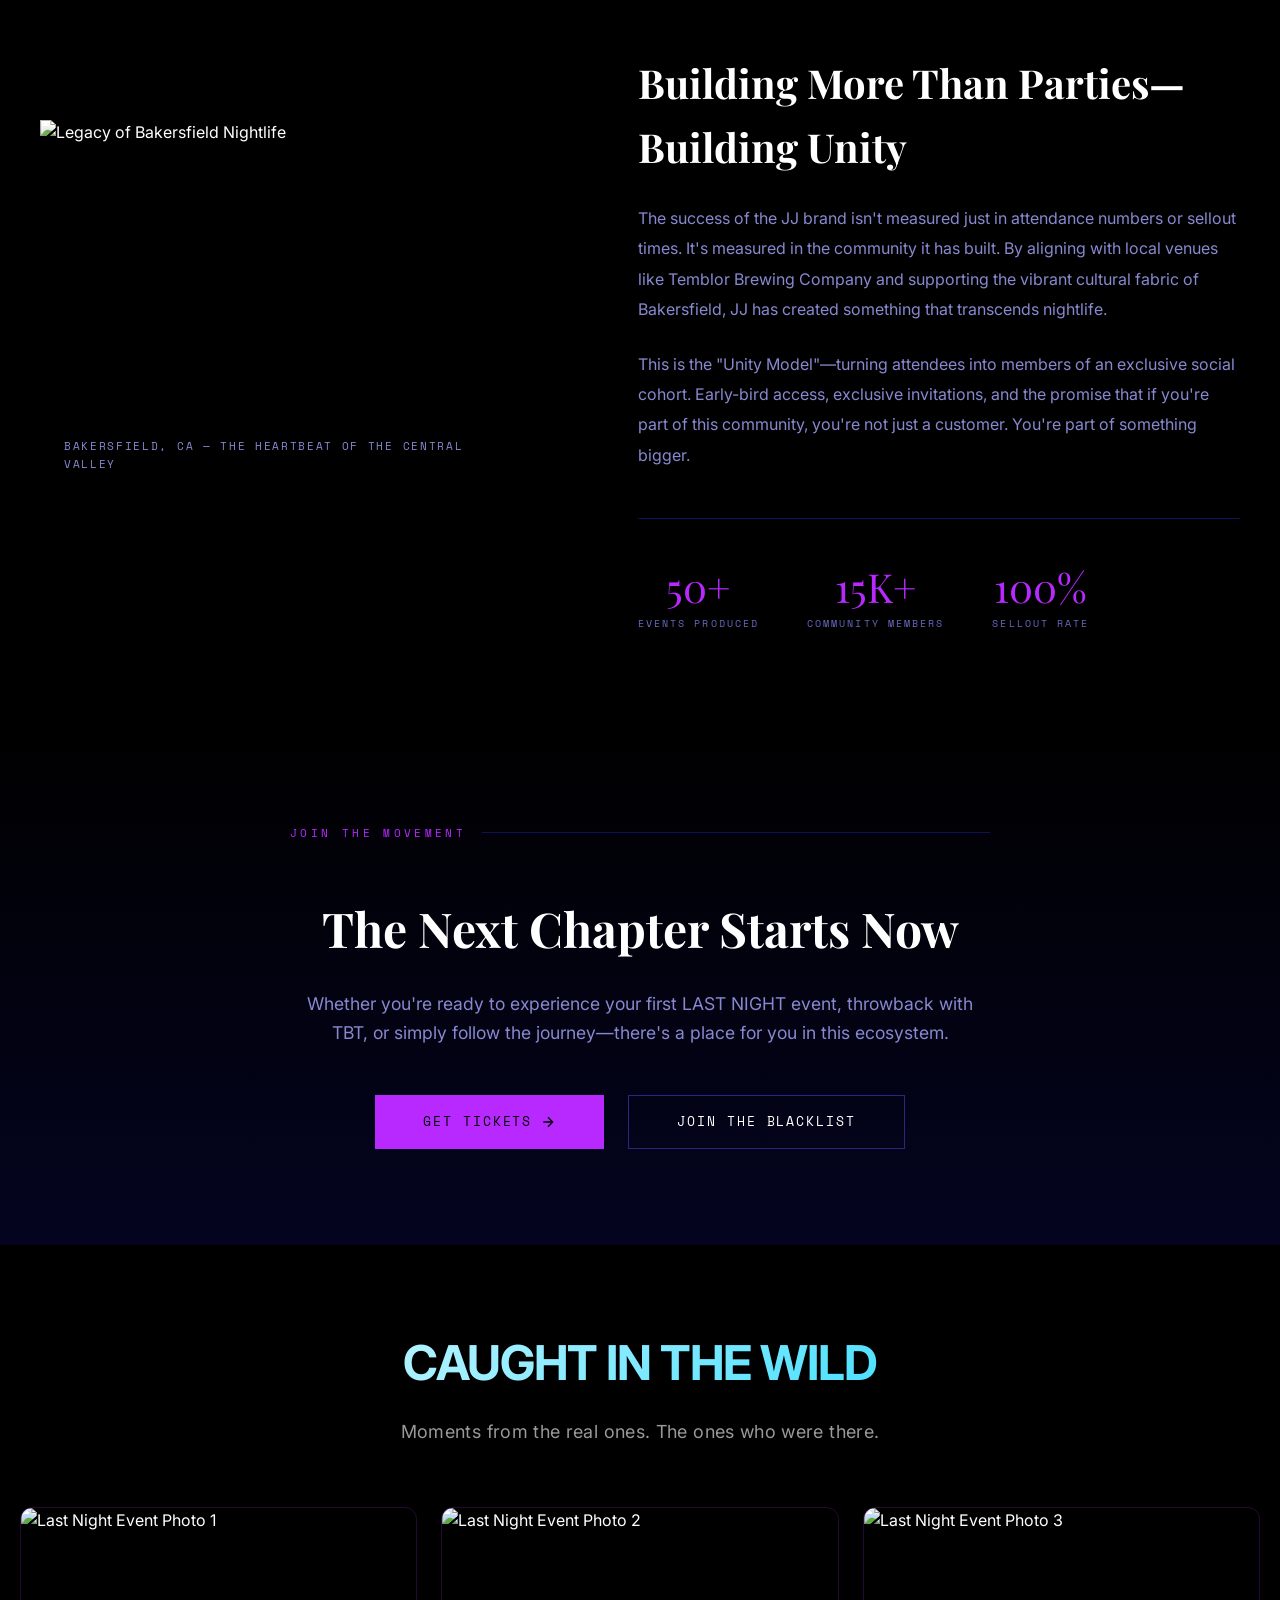
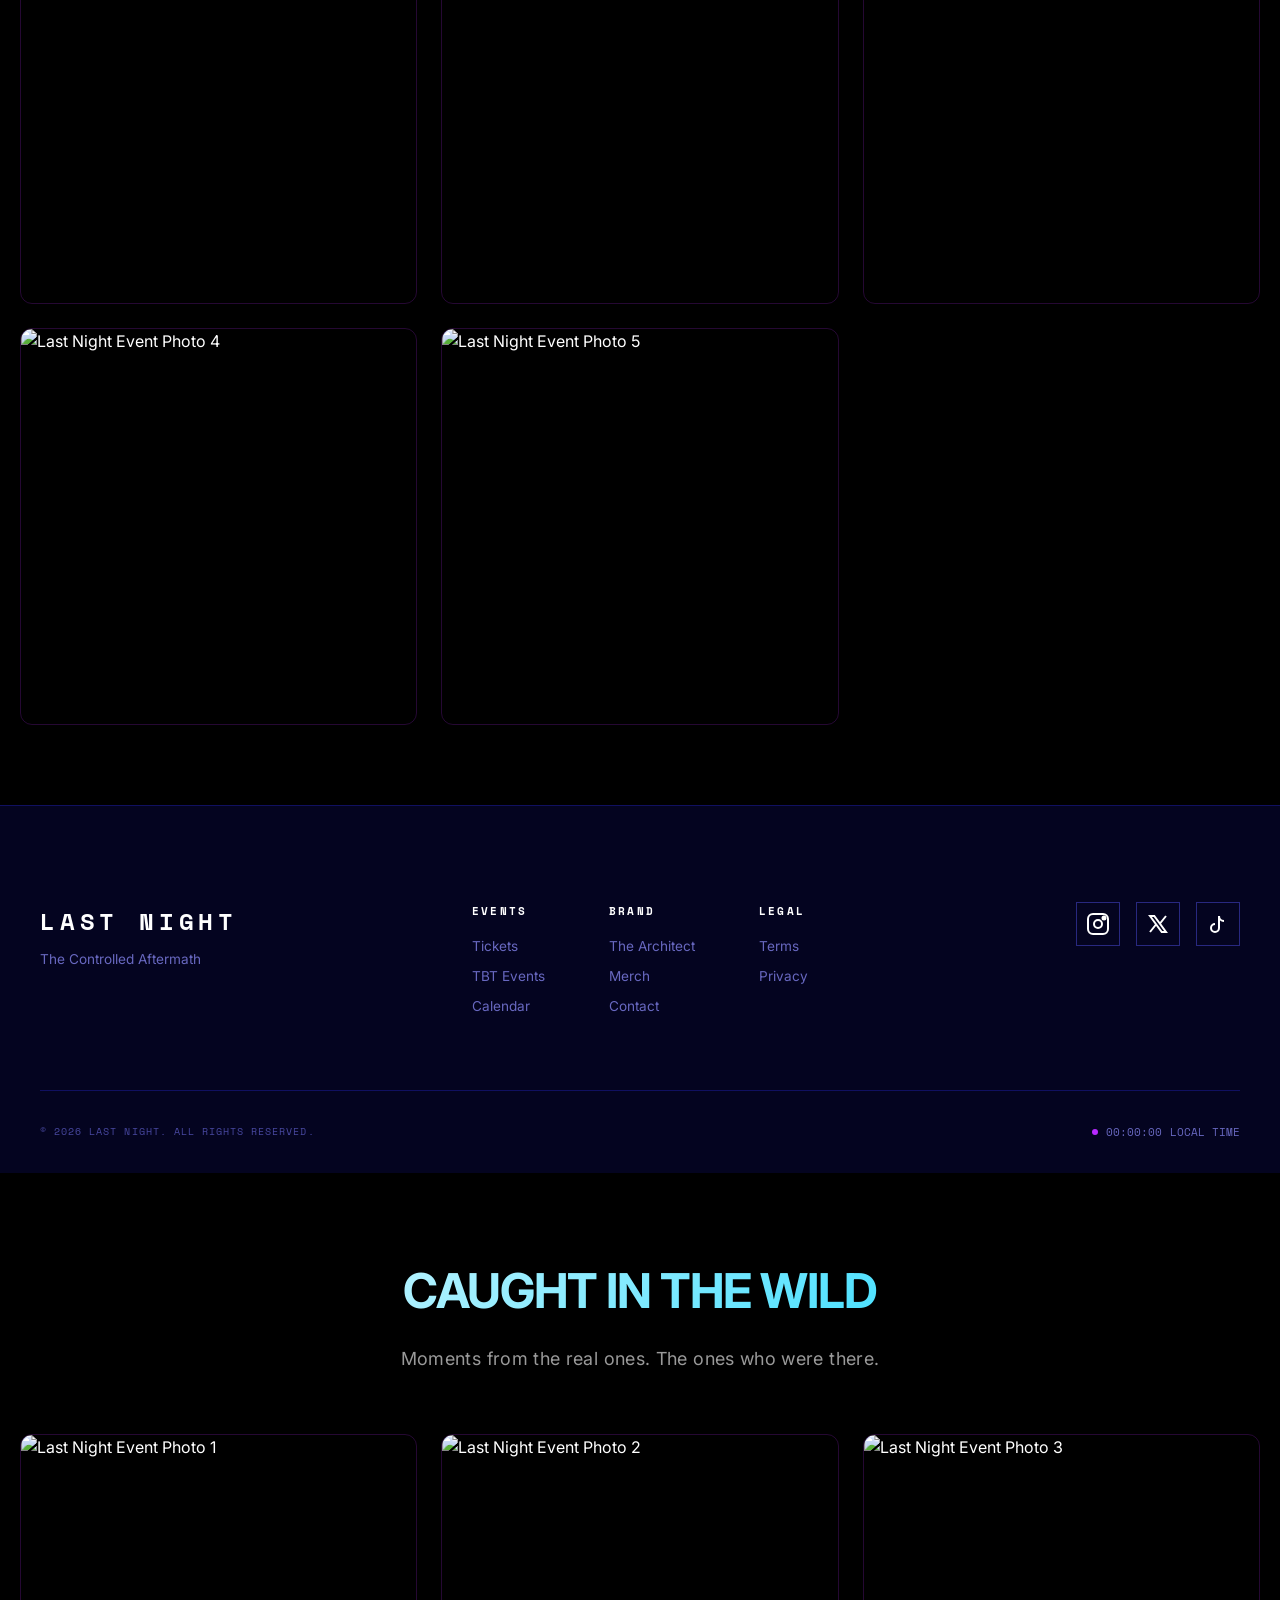
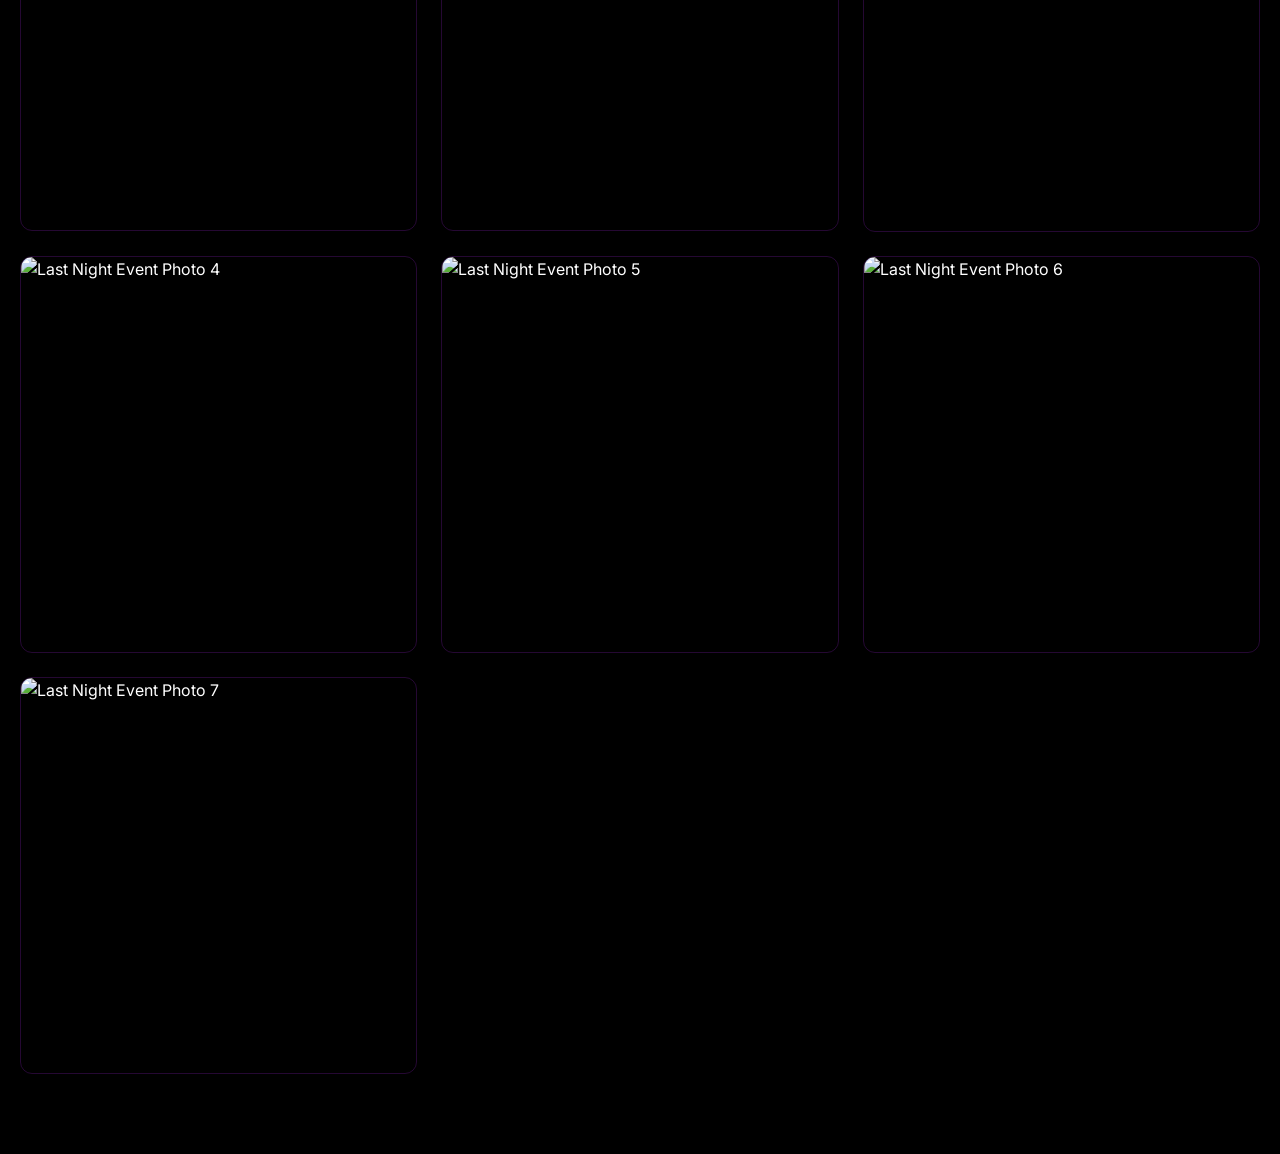
==== commit 86cf49d4: "Add video intro page and 'Caught in the Wild' gallery section - Create intro.html with fullscreen au" ====
--- a/jj-bio.html
+++ b/jj-bio.html
@@ -872,6 +872,36 @@
         </div>
     </section>
 
+    <!-- Caught in the Wild Gallery -->
+    <section class="caught-in-wild" id="caught-in-wild">
+        <div class="caught-in-wild-header">
+            <h2>CAUGHT IN THE WILD</h2>
+            <p>Moments from the real ones. The ones who were there.</p>
+        </div>
+        <div class="caught-gallery-grid">
+            <div class="gallery-item gallery-item-1">
+                <img src="assets/IMG_0631.png" alt="Last Night Event Photo 1" loading="lazy">
+                <div class="gallery-overlay"></div>
+            </div>
+            <div class="gallery-item gallery-item-2">
+                <img src="assets/IMG_0634.png" alt="Last Night Event Photo 2" loading="lazy">
+                <div class="gallery-overlay"></div>
+            </div>
+            <div class="gallery-item gallery-item-3">
+                <img src="assets/IMG_0636.png" alt="Last Night Event Photo 3" loading="lazy">
+                <div class="gallery-overlay"></div>
+            </div>
+            <div class="gallery-item gallery-item-4">
+                <img src="assets/Shawn2blacklive.jpeg" alt="Last Night Event Photo 4" loading="lazy">
+                <div class="gallery-overlay"></div>
+            </div>
+            <div class="gallery-item gallery-item-5">
+                <img src="assets/1DD98BB6-A6D0-4B8E-8B25-2BBE6A40E456.jpeg" alt="Last Night Event Photo 5" loading="lazy">
+                <div class="gallery-overlay"></div>
+            </div>
+        </div>
+    </section>
+
     <!-- Footer -->
     <footer class="footer">
         <div class="footer-container">
@@ -929,6 +959,44 @@
         </div>
     </footer>
 
+    <!-- Caught in the Wild Gallery -->
+    <section class="caught-in-wild" id="caught-in-wild">
+        <div class="caught-in-wild-header">
+            <h2>CAUGHT IN THE WILD</h2>
+            <p>Moments from the real ones. The ones who were there.</p>
+        </div>
+        <div class="caught-gallery-grid">
+            <div class="gallery-item gallery-item-1">
+                <img src="assets/IMG_0631.png" alt="Last Night Event Photo 1" loading="lazy">
+                <div class="gallery-overlay"></div>
+            </div>
+            <div class="gallery-item gallery-item-2">
+                <img src="assets/IMG_0634.png" alt="Last Night Event Photo 2" loading="lazy">
+                <div class="gallery-overlay"></div>
+            </div>
+            <div class="gallery-item gallery-item-3">
+                <img src="assets/IMG_0636.png" alt="Last Night Event Photo 3" loading="lazy">
+                <div class="gallery-overlay"></div>
+            </div>
+            <div class="gallery-item gallery-item-4">
+                <img src="assets/Shawn2blacklive.jpeg" alt="Last Night Event Photo 4" loading="lazy">
+                <div class="gallery-overlay"></div>
+            </div>
+            <div class="gallery-item gallery-item-5">
+                <img src="assets/1DD98BB6-A6D0-4B8E-8B25-2BBE6A40E456.jpeg" alt="Last Night Event Photo 5" loading="lazy">
+                <div class="gallery-overlay"></div>
+            </div>
+            <div class="gallery-item gallery-item-6">
+                <img src="assets/146DCE7A-FE8C-4EED-9EBE-43E4173B2B38.jpeg" alt="Last Night Event Photo 6" loading="lazy">
+                <div class="gallery-overlay"></div>
+            </div>
+            <div class="gallery-item gallery-item-7">
+                <img src="assets/DJ WYBIE@TheParty .jpeg" alt="Last Night Event Photo 7" loading="lazy">
+                <div class="gallery-overlay"></div>
+            </div>
+        </div>
+    </section>
+
     <script src="script.js"></script>
 </body>
 </html>
--- a/styles.css
+++ b/styles.css
@@ -1419,6 +1419,60 @@
     transition: all 0.6s var(--ease-out);
 }
 
+/* Video tile inside community grid */
+.community-video {
+    width: 100%;
+    height: 100%;
+    object-fit: cover;
+    display: block;
+    background-color: var(--gray-900);
+}
+
+.community-item-featured .community-image {
+    background-size: cover;
+    background-position: center;
+    filter: contrast(0.9) saturate(1.05);
+}
+
+/* Play overlay button for video tiles (mobile-friendly) */
+.video-play-overlay {
+    position: absolute;
+    inset: 0;
+    display: flex;
+    align-items: center;
+    justify-content: center;
+    z-index: 3;
+    background: linear-gradient(0deg, rgba(0,0,0,0.35), rgba(0,0,0,0.1));
+    cursor: pointer;
+}
+
+.video-play-overlay .play-btn {
+    width: 72px;
+    height: 72px;
+    border-radius: 50%;
+    background: rgba(184,41,255,0.9);
+    display: inline-flex;
+    align-items: center;
+    justify-content: center;
+    box-shadow: 0 0 20px var(--neon-purple-glow), 0 0 40px var(--electric-blue-glow);
+    border: 2px solid rgba(255,255,255,0.08);
+}
+
+.video-play-overlay .play-btn::before {
+    content: '';
+    display: block;
+    width: 0;
+    height: 0;
+    border-left: 18px solid var(--black);
+    border-top: 12px solid transparent;
+    border-bottom: 12px solid transparent;
+}
+
+@media (min-width: 768px) {
+    /* hide overlay on large screens where autoplay likely works */
+    .video-play-overlay { display: none; }
+}
+
 .community-item:hover .community-image {
     transform: scale(1.1);
     filter: grayscale(0%) contrast(1);
@@ -3753,6 +3807,124 @@
     border-radius: 6px;
 }
 
+/* ==========================================================================
+   CAUGHT IN THE WILD GALLERY
+   ========================================================================== */
+
+.caught-in-wild {
+    padding: 80px 20px;
+    max-width: 1400px;
+    margin: 0 auto;
+}
+
+.caught-in-wild-header {
+    text-align: center;
+    margin-bottom: 60px;
+}
+
+.caught-in-wild-header h2 {
+    font-size: 48px;
+    font-weight: 700;
+    letter-spacing: -0.02em;
+    margin-bottom: 16px;
+    background: linear-gradient(135deg, var(--white) 0%, var(--electric-blue) 100%);
+    -webkit-background-clip: text;
+    -webkit-text-fill-color: transparent;
+    background-clip: text;
+}
+
+.caught-in-wild-header p {
+    font-size: 18px;
+    color: rgba(255, 255, 255, 0.6);
+    letter-spacing: 0.02em;
+}
+
+.caught-gallery-grid {
+    display: grid;
+    grid-template-columns: repeat(3, 1fr);
+    gap: 24px;
+}
+
+.gallery-item {
+    position: relative;
+    overflow: hidden;
+    border-radius: 12px;
+    border: 1px solid rgba(184, 41, 255, 0.2);
+    aspect-ratio: 1;
+    cursor: pointer;
+}
+
+.gallery-item img {
+    width: 100%;
+    height: 100%;
+    object-fit: cover;
+    display: block;
+    transition: transform 0.6s var(--ease-out);
+}
+
+.gallery-overlay {
+    position: absolute;
+    inset: 0;
+    background: linear-gradient(135deg, var(--neon-purple-glow) 0%, var(--electric-blue-glow) 100%);
+    opacity: 0;
+    transition: opacity 0.6s var(--ease-out);
+    pointer-events: none;
+}
+
+.gallery-item:hover img {
+    transform: scale(1.08);
+}
+
+.gallery-item:hover .gallery-overlay {
+    opacity: 0.2;
+}
+
+/* Mobile responsive - Tablet */
+@media (max-width: 1024px) {
+    .caught-in-wild {
+        padding: 60px 16px;
+    }
+
+    .caught-in-wild-header h2 {
+        font-size: 40px;
+    }
+
+    .caught-gallery-grid {
+        grid-template-columns: repeat(2, 1fr);
+        gap: 16px;
+    }
+}
+
+/* Mobile responsive - Phone */
+@media (max-width: 640px) {
+    .caught-in-wild {
+        padding: 40px 12px;
+    }
+
+    .caught-in-wild-header {
+        margin-bottom: 40px;
+    }
+
+    .caught-in-wild-header h2 {
+        font-size: 28px;
+        margin-bottom: 12px;
+    }
+
+    .caught-in-wild-header p {
+        font-size: 14px;
+    }
+
+    .caught-gallery-grid {
+        grid-template-columns: 1fr;
+        gap: 12px;
+    }
+
+    .gallery-item {
+        aspect-ratio: 1;
+        border-radius: 8px;
+    }
+}
+
 /* Global hover glow for interactive elements */
 a:hover, button:hover, .product-btn:hover, .tbt-cta:hover, .tbt-event-btn:hover, .tier-buy-btn:hover {
     transform: translateY(-2px);
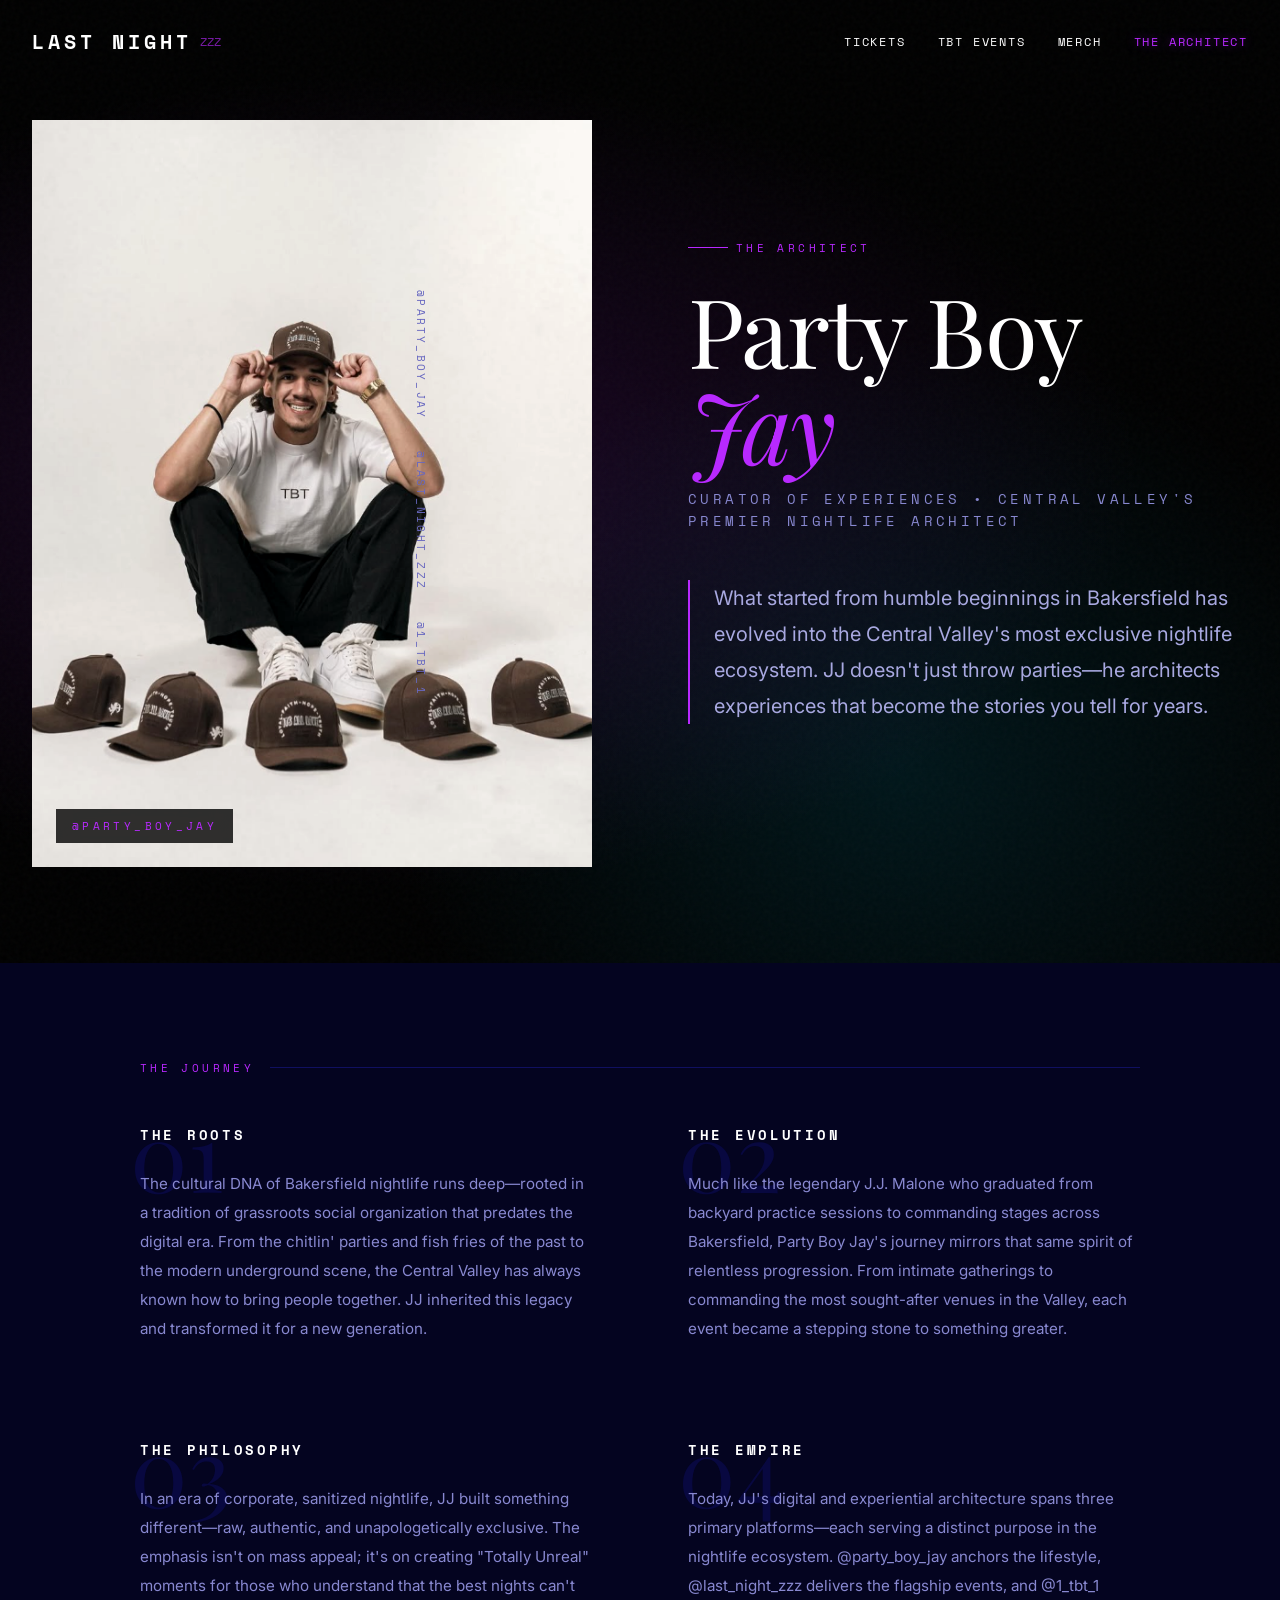
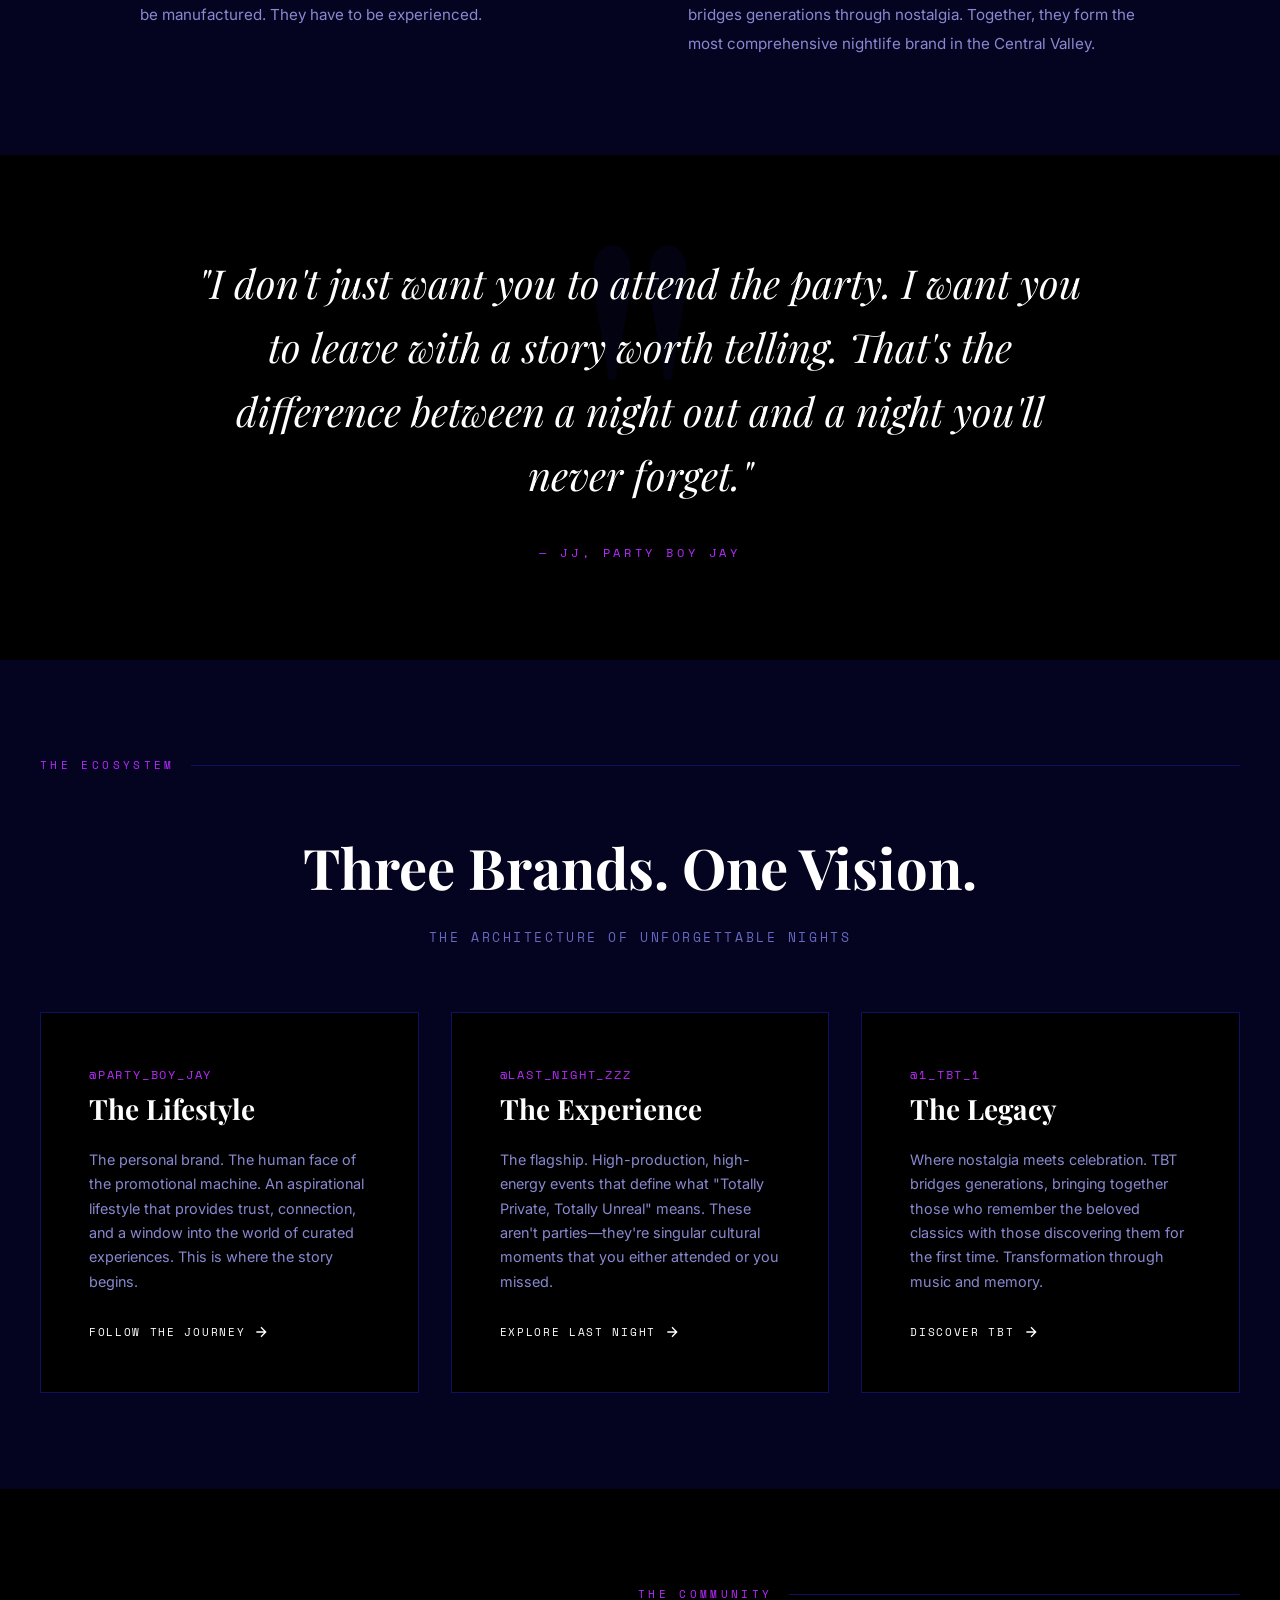
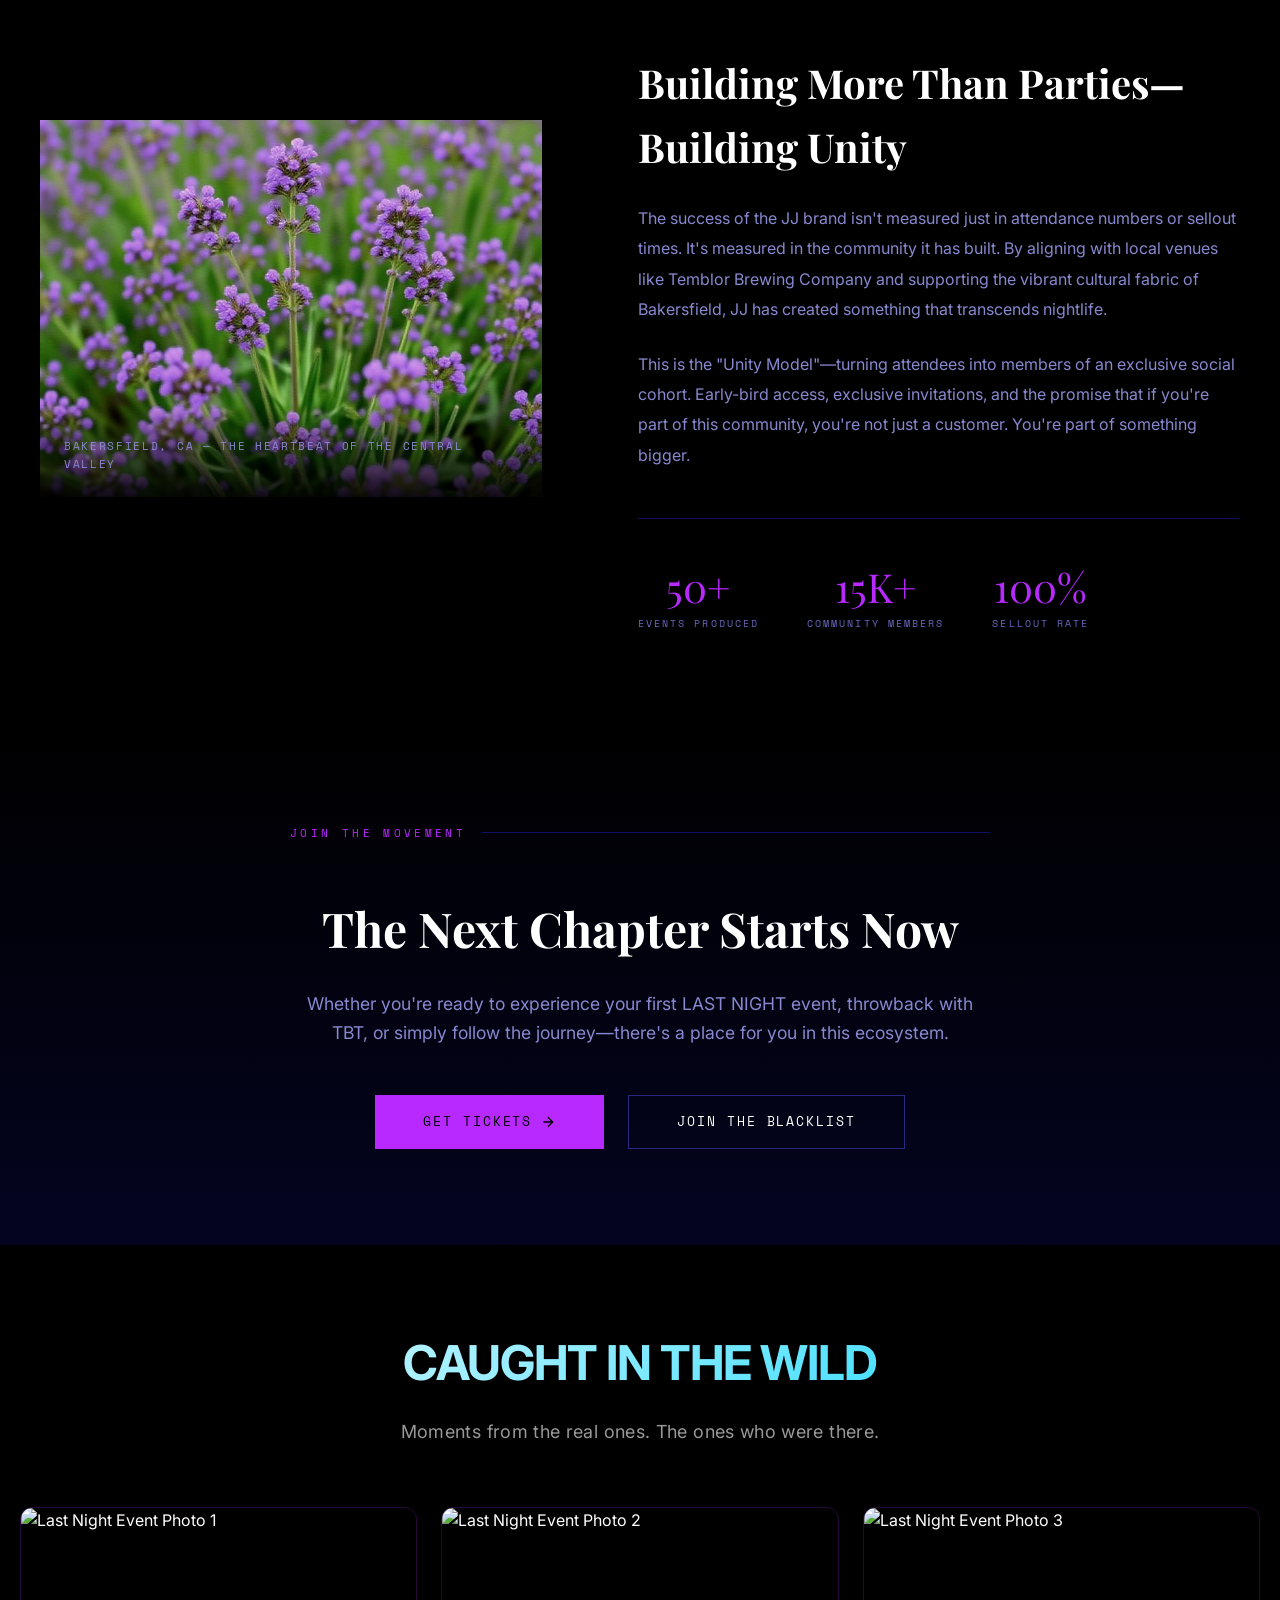
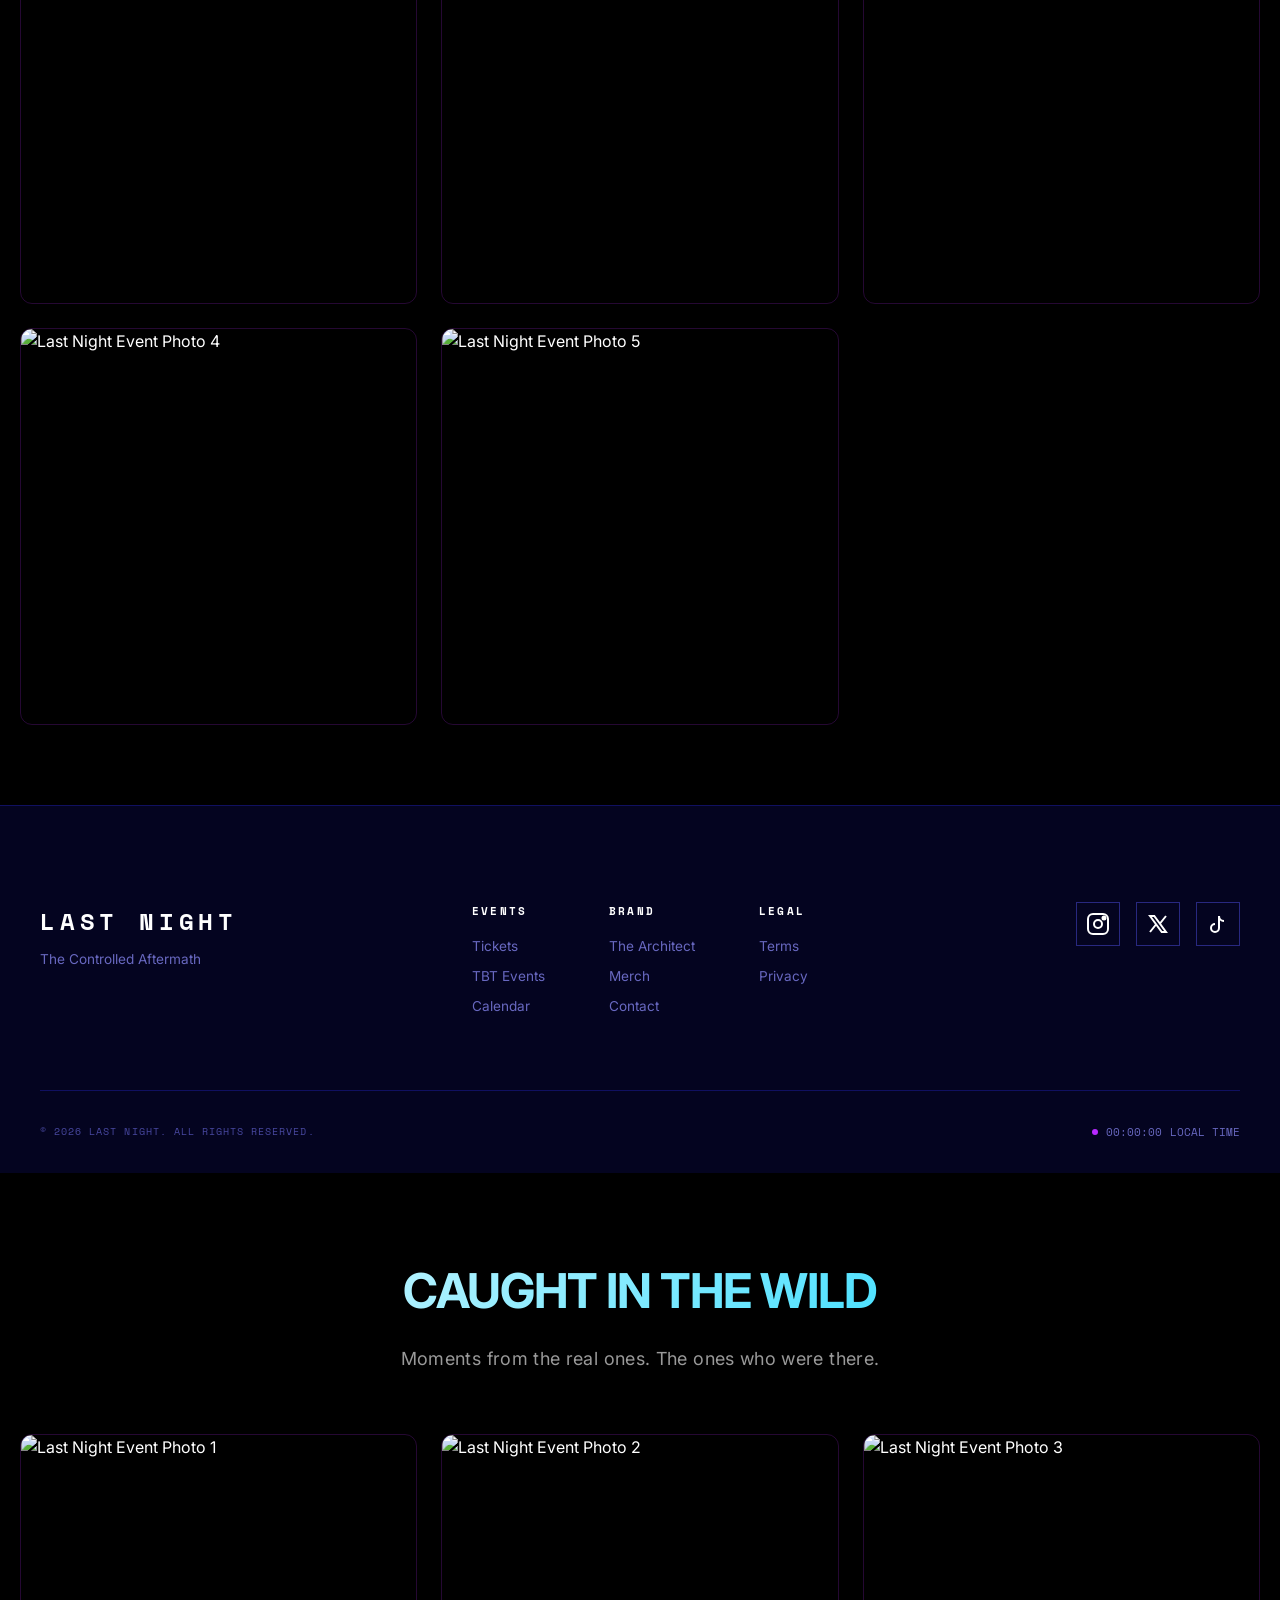
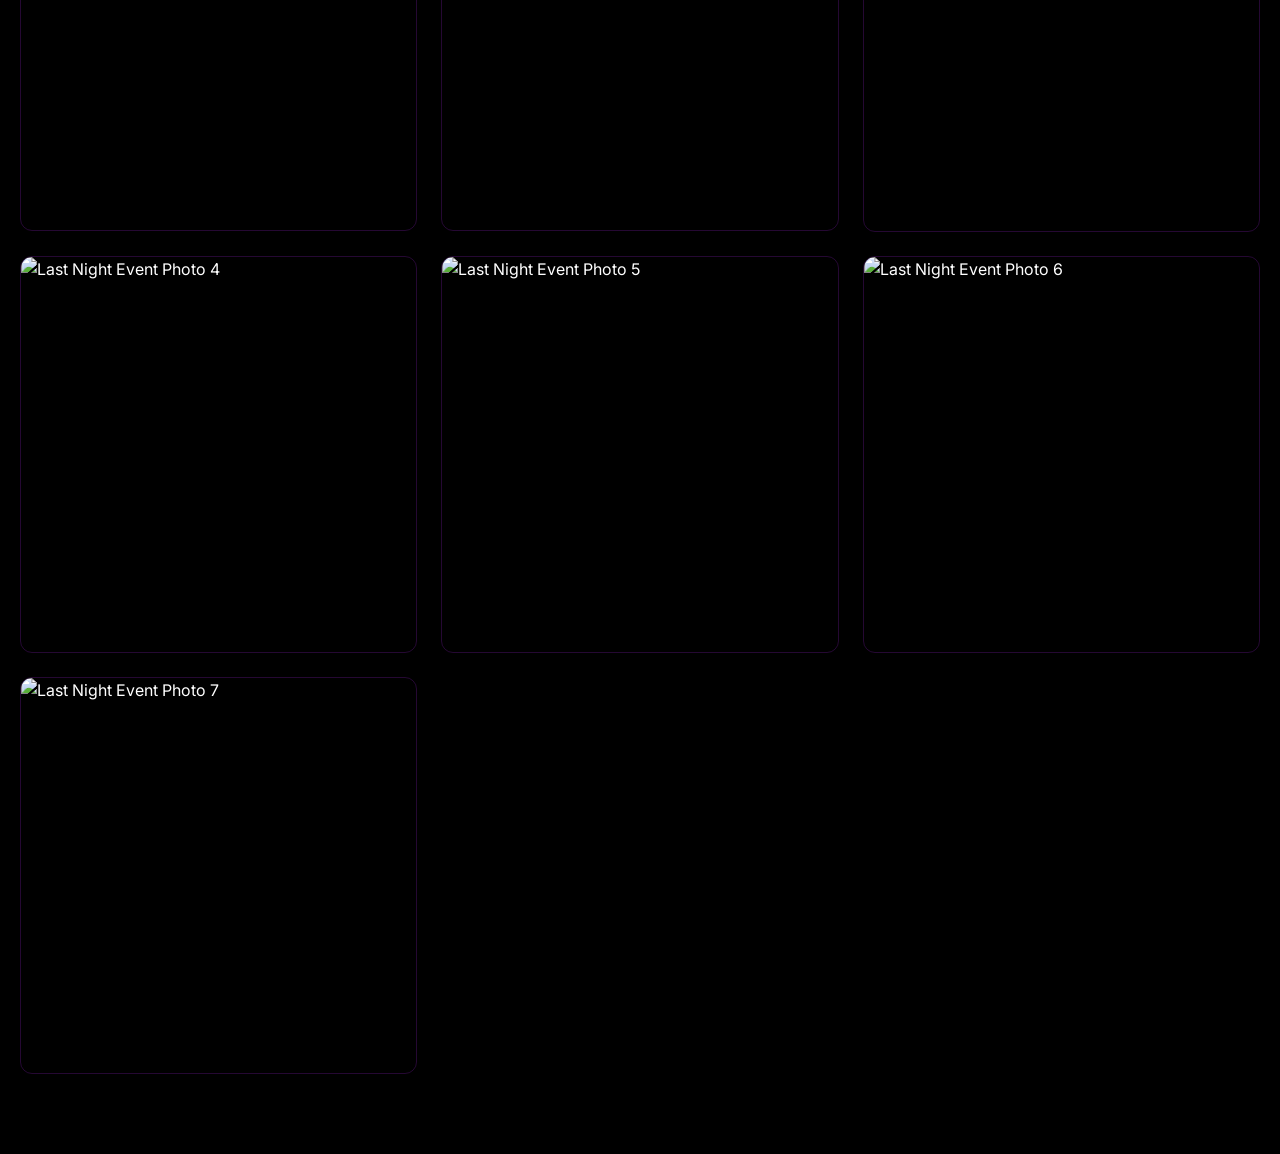
==== commit d250caea: "Add AI-generated images for products and events - Generate 6 product images for merch shop (hoodies," ====
--- a/jj-bio.html
+++ b/jj-bio.html
@@ -810,7 +810,7 @@
     <section class="bio-legacy">
         <div class="bio-legacy-container">
             <div class="bio-legacy-image">
-                <img src="https://scontent-lax3-1.cdninstagram.com/v/t51.2885-15/631475678_778235714747662_1139167440278001592_n.jpg?stp=dst-jpg_e35_p1080x1080&_nc_ht=scontent-lax3-1.cdninstagram.com" alt="Legacy of Bakersfield Nightlife" class="bio-legacy-img">
+                <img src="assets/event-2.jpg" alt="Legacy of Bakersfield Nightlife" class="bio-legacy-img">
                 <div class="bio-legacy-caption">
                     BAKERSFIELD, CA — THE HEARTBEAT OF THE CENTRAL VALLEY
                 </div>
